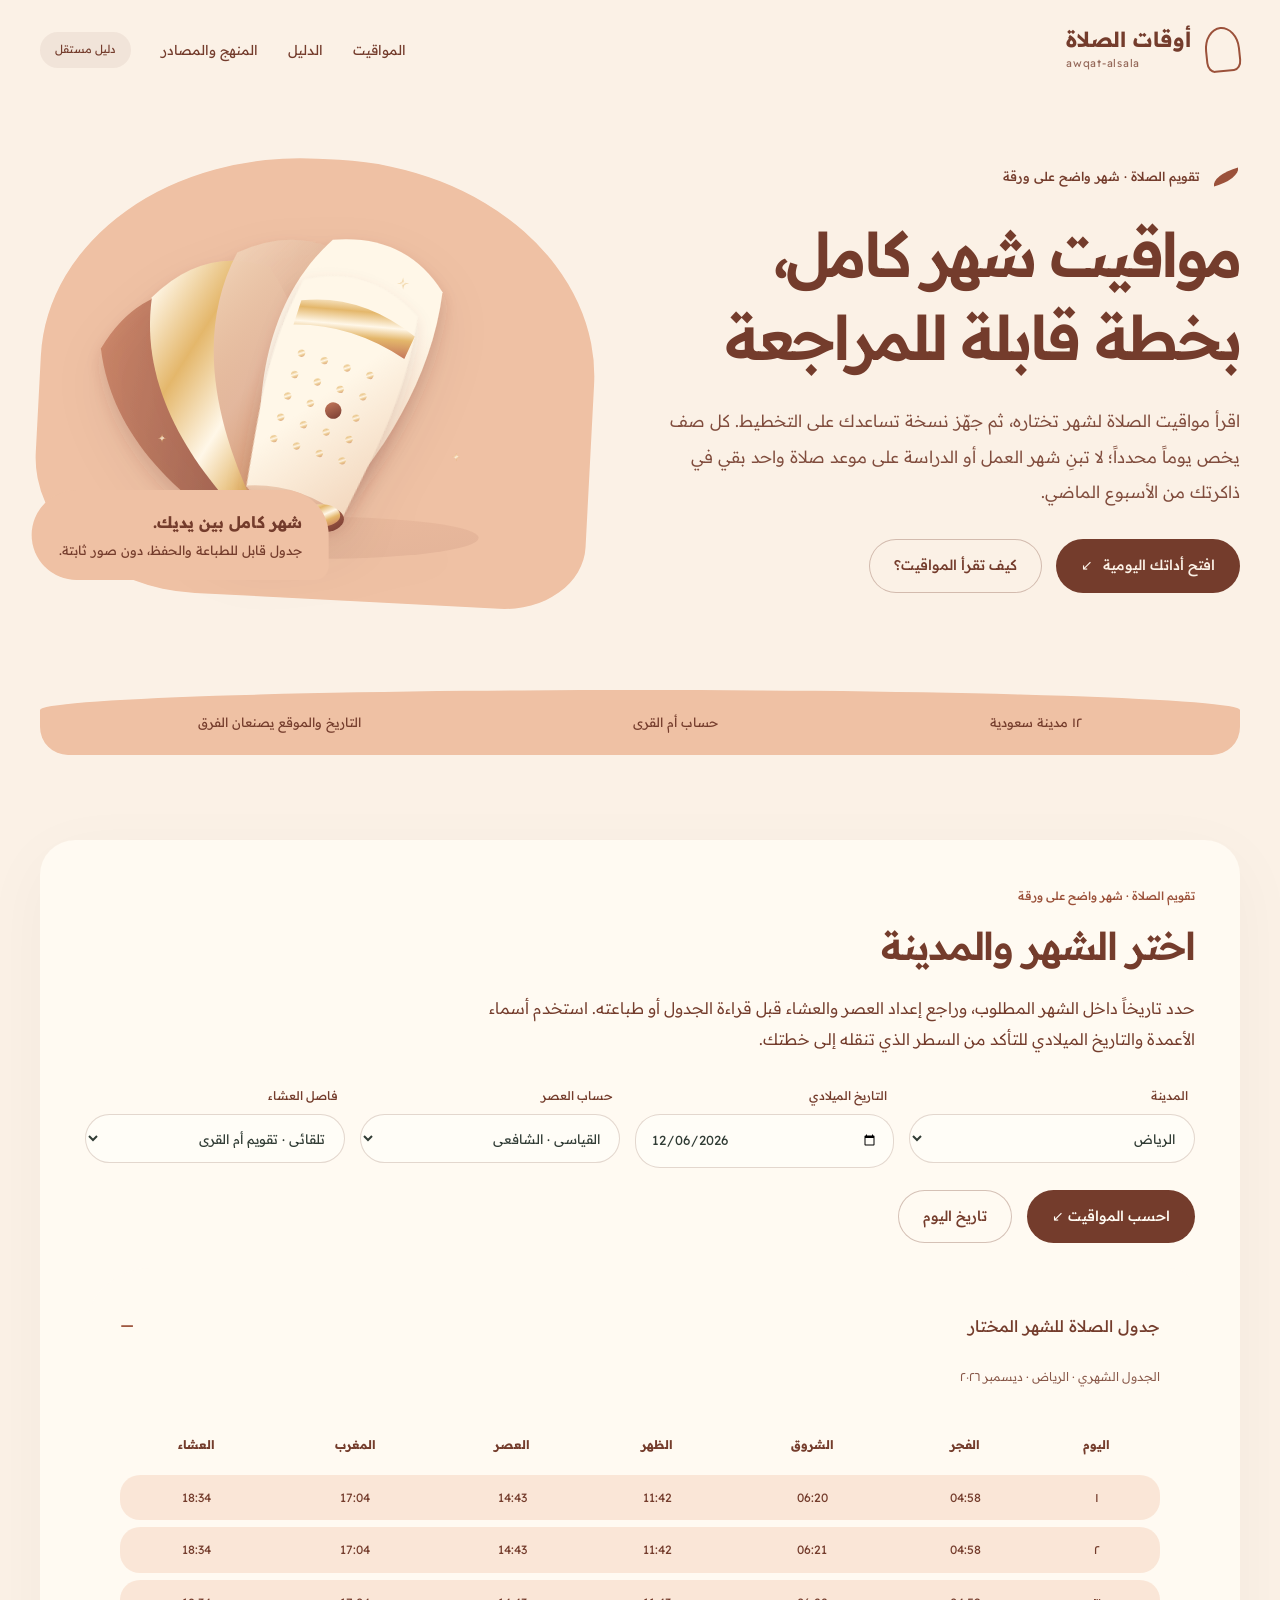
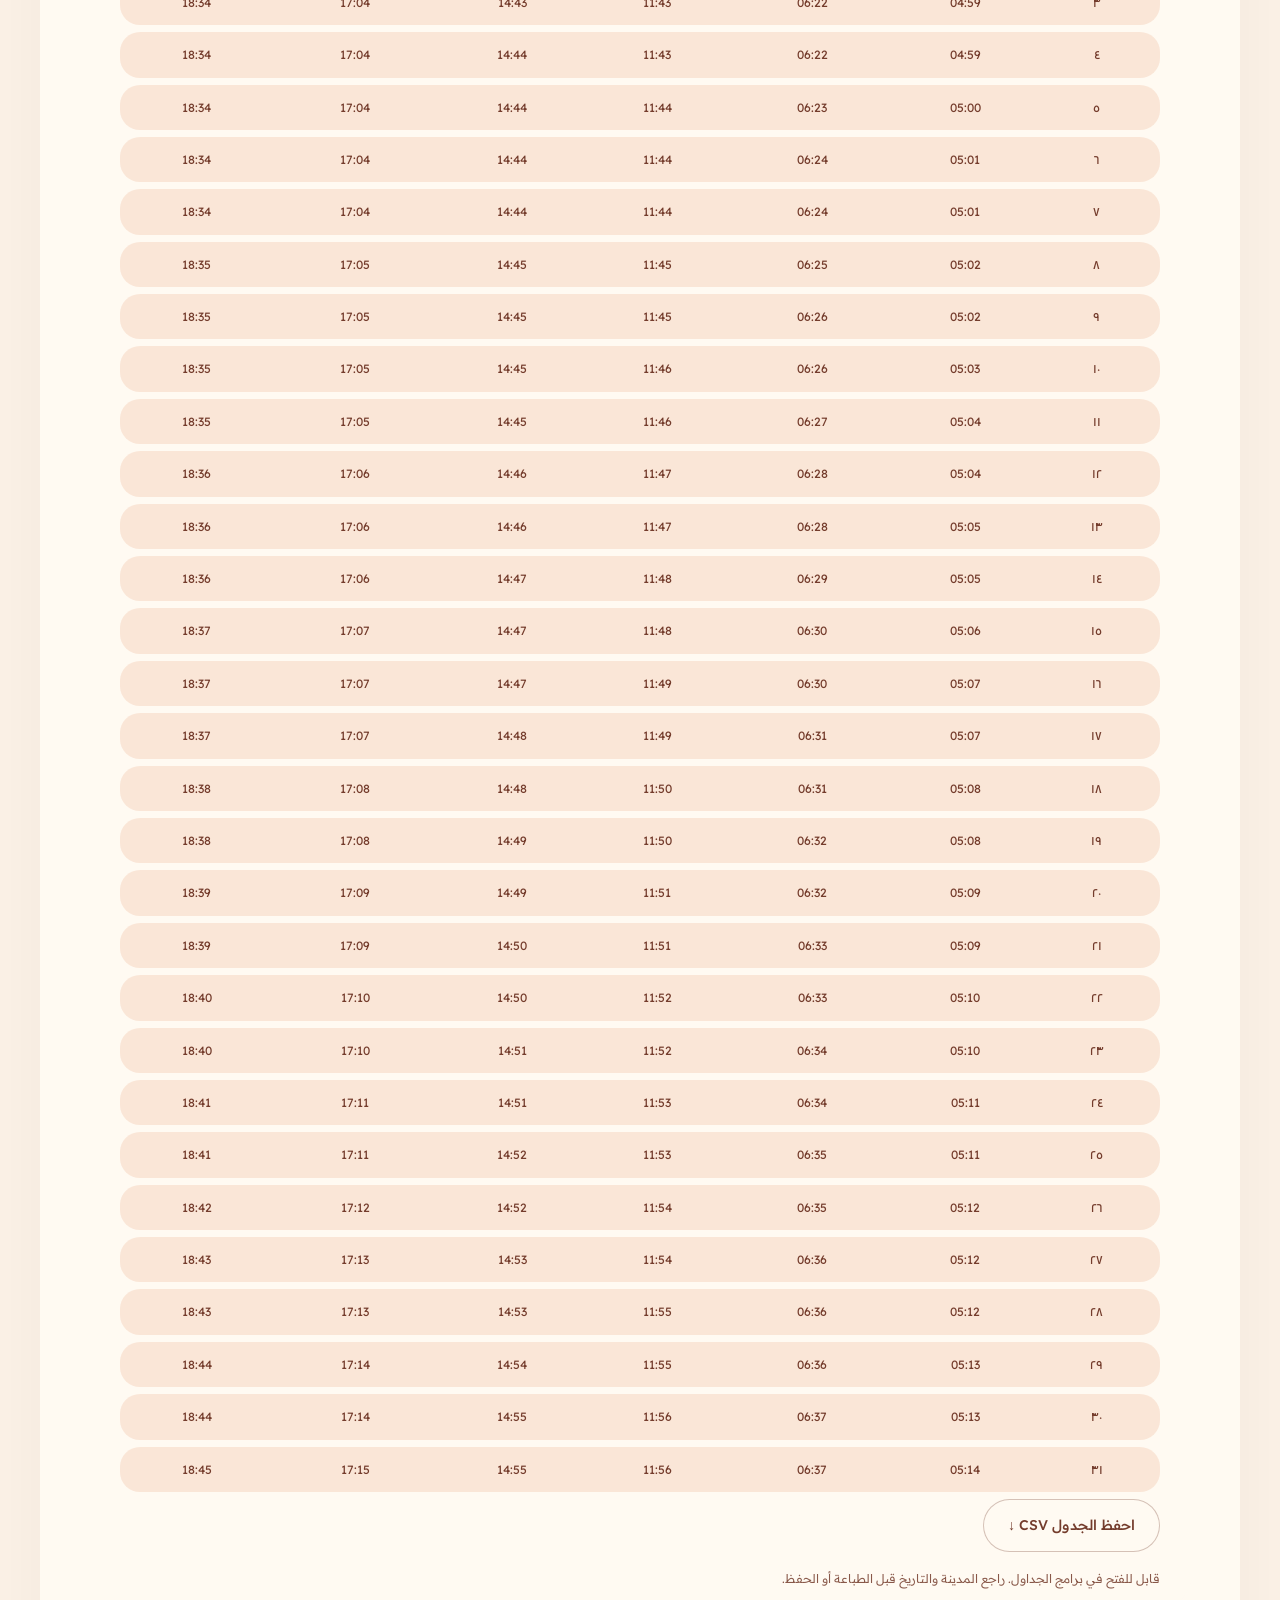
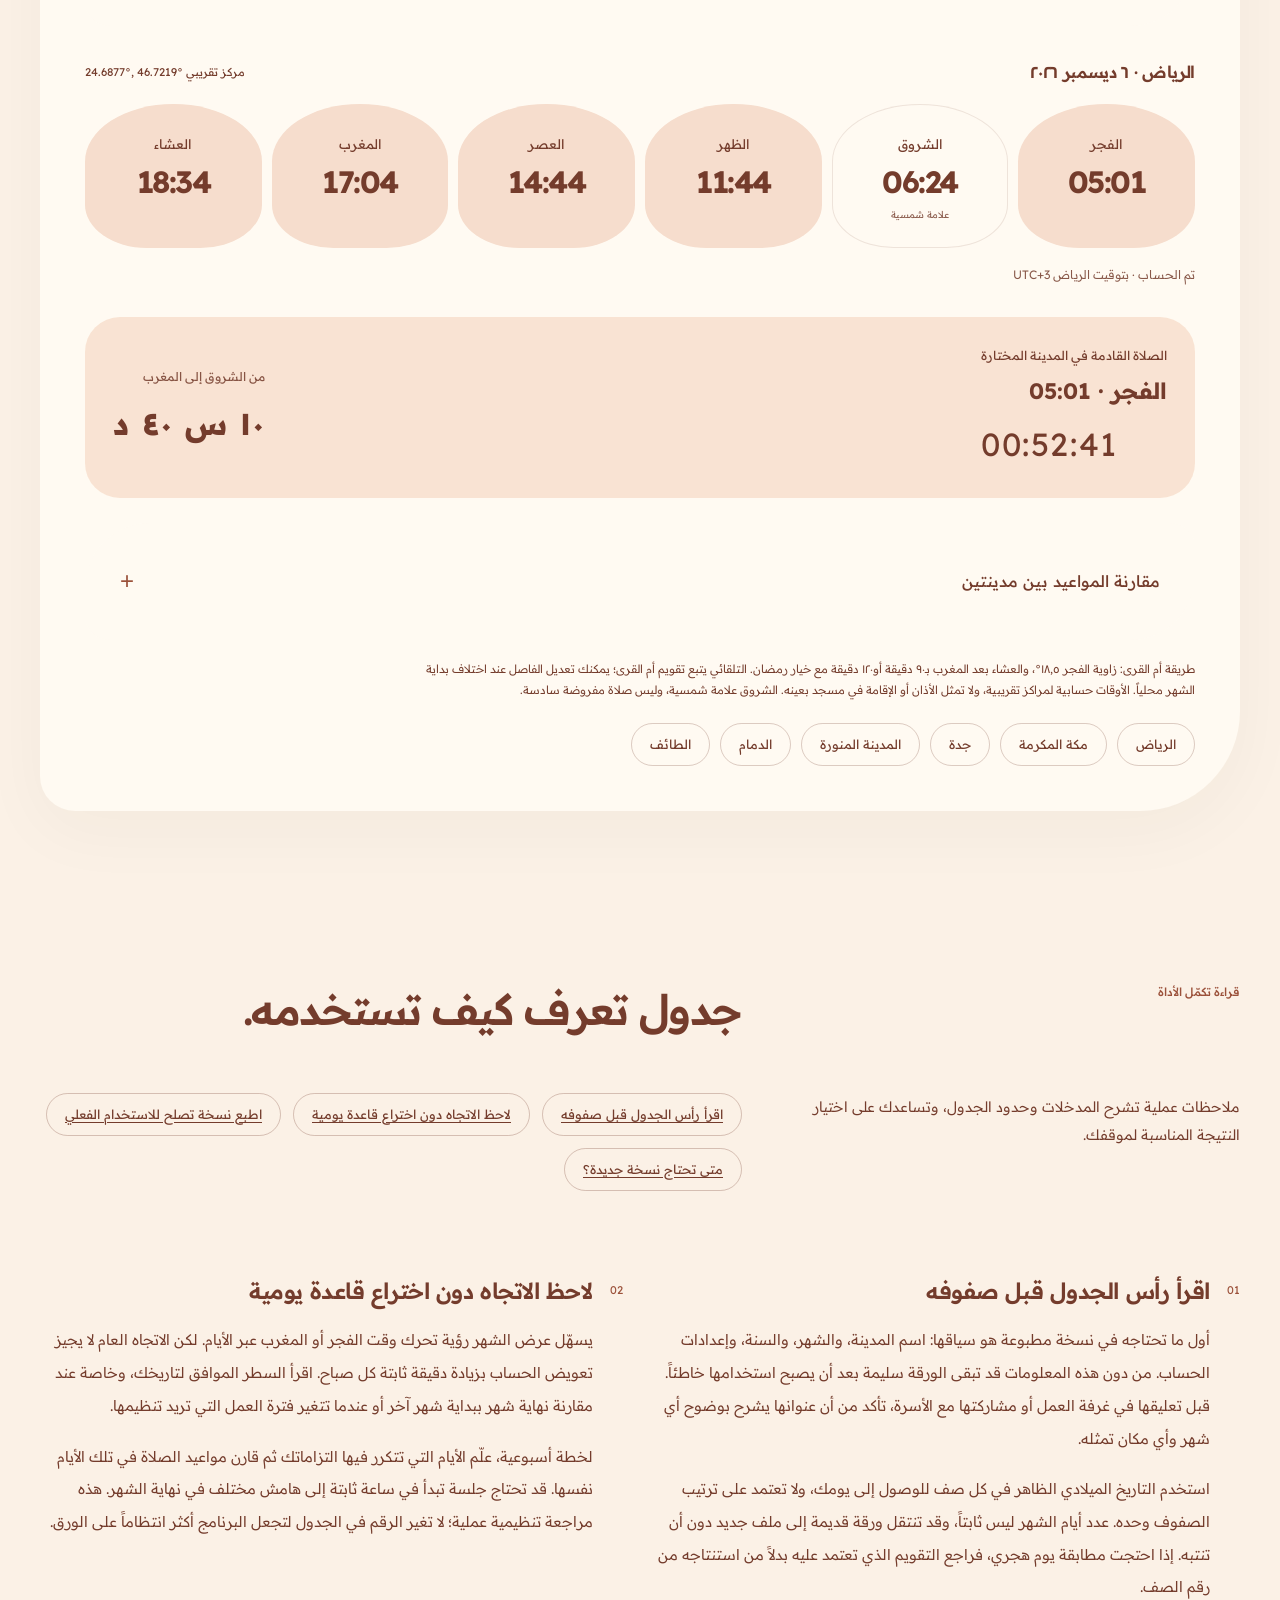
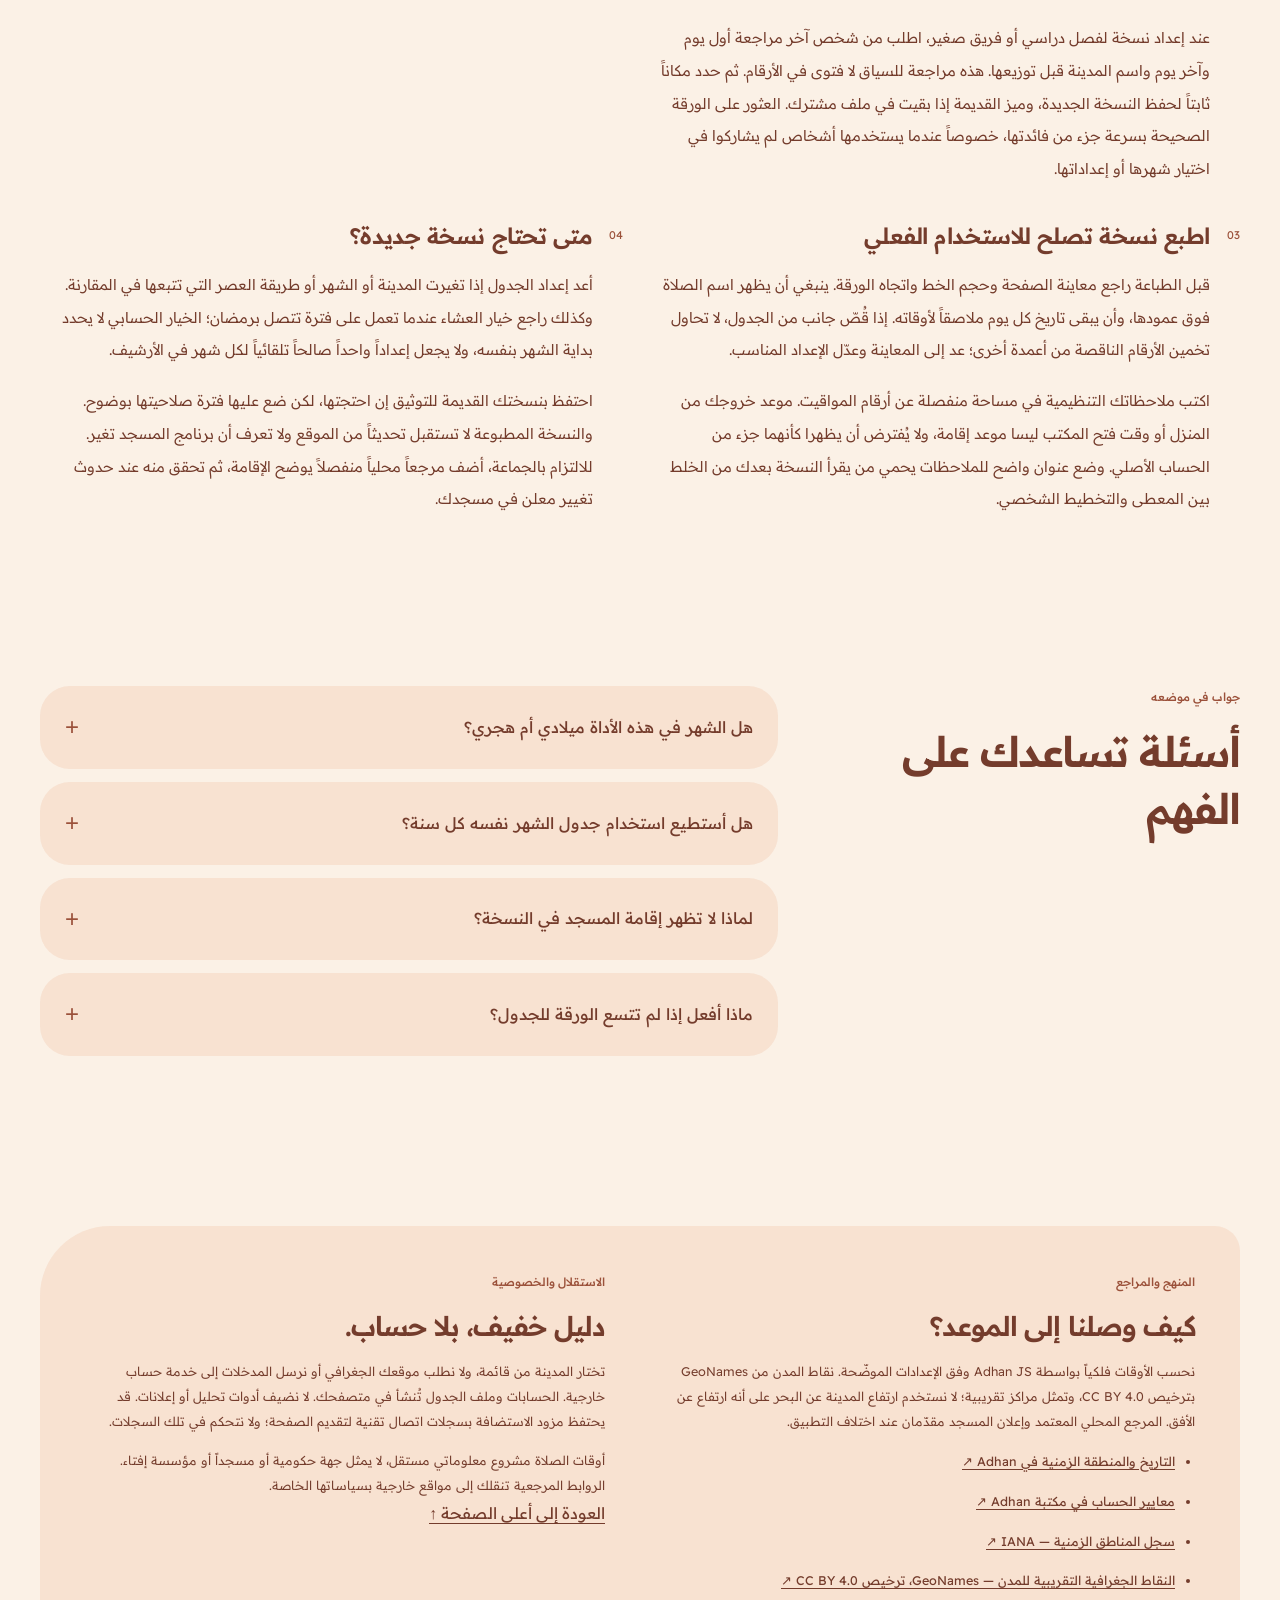
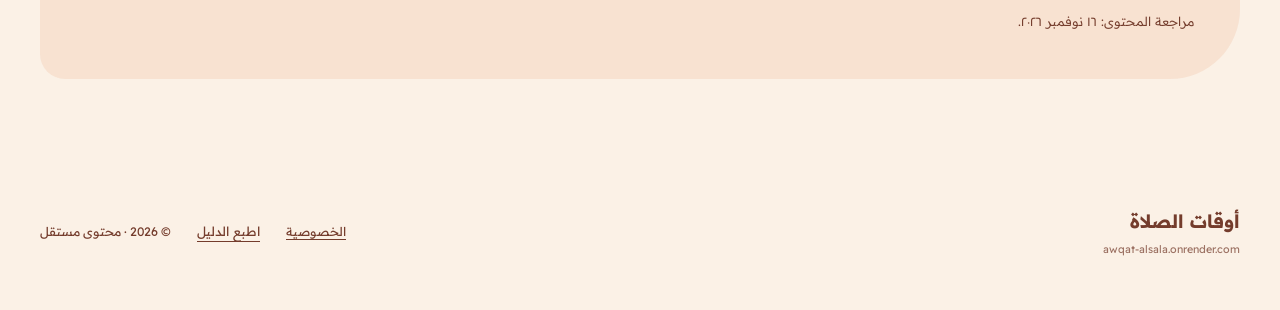
==== render-awqat/index.html @ e93d8fa0 "Publish reviewed original Arabic prayer guides and useful tools" ====
<!doctype html><html lang="ar" dir="rtl"><head><meta charset="utf-8"><meta name="viewport" content="width=device-width,initial-scale=1"><title>جدول الصلاة الشهري في السعودية: افهم الشهر قبل طباعته | awqat-alsala</title><meta name="description" content="اقرأ مواقيت الصلاة لشهر تختاره، ثم جهّز نسخة تساعدك على التخطيط. كل صف يخص يوماً محدداً؛ لا تبنِ شهر العمل أو الدراسة على موعد صلاة واحد بقي في ذاكرتك من الأسبوع الماضي."><meta name="robots" content="index,follow,max-image-preview:large"><link rel="canonical" href="https://awqat-alsala.onrender.com/"><meta name="theme-color" content="#fbf1e6"><meta property="og:type" content="website"><meta property="og:title" content="جدول الصلاة الشهري في السعودية: افهم الشهر قبل طباعته | awqat-alsala"><meta property="og:description" content="اقرأ مواقيت الصلاة لشهر تختاره، ثم جهّز نسخة تساعدك على التخطيط. كل صف يخص يوماً محدداً؛ لا تبنِ شهر العمل أو الدراسة على موعد صلاة واحد بقي في ذاكرتك من الأسبوع الماضي."><meta property="og:url" content="https://awqat-alsala.onrender.com/"><meta property="og:locale" content="ar_SA"><meta name="twitter:card" content="summary"><link rel="icon" href="./assets/icon.svg" type="image/svg+xml"><link rel="preload" href="./assets/readex-pro.ttf" as="font" type="font/ttf" crossorigin><link rel="stylesheet" href="./assets/style.css"><script type="application/ld+json">{"@context":"https://schema.org","@graph":[{"@type":"WebSite","@id":"https://awqat-alsala.onrender.com/#website","url":"https://awqat-alsala.onrender.com/","name":"أوقات الصلاة","inLanguage":"ar"},{"@type":"WebPage","@id":"https://awqat-alsala.onrender.com/#webpage","url":"https://awqat-alsala.onrender.com/","name":"جدول الصلاة الشهري في السعودية: افهم الشهر قبل طباعته | awqat-alsala","description":"اقرأ مواقيت الصلاة لشهر تختاره، ثم جهّز نسخة تساعدك على التخطيط. كل صف يخص يوماً محدداً؛ لا تبنِ شهر العمل أو الدراسة على موعد صلاة واحد بقي في ذاكرتك من الأسبوع الماضي.","inLanguage":"ar","dateModified":"2026-11-16","isPartOf":{"@id":"https://awqat-alsala.onrender.com/#website"},"hasPart":[{"@type":"CreativeWork","name":"اقرأ رأس الجدول قبل صفوفه","url":"https://awqat-alsala.onrender.com/#guide-0","inLanguage":"ar"},{"@type":"CreativeWork","name":"لاحظ الاتجاه دون اختراع قاعدة يومية","url":"https://awqat-alsala.onrender.com/#guide-1","inLanguage":"ar"},{"@type":"CreativeWork","name":"اطبع نسخة تصلح للاستخدام الفعلي","url":"https://awqat-alsala.onrender.com/#guide-2","inLanguage":"ar"},{"@type":"CreativeWork","name":"متى تحتاج نسخة جديدة؟","url":"https://awqat-alsala.onrender.com/#guide-3","inLanguage":"ar"}]}]}</script><script type="module" src="./assets/app.mjs"></script></head><body class="awqat design-3" data-focus="month-calendar"><a href="#main" class="skip">انتقل إلى المحتوى</a><header class="site-header wrap"><a class="brand" href="#main" aria-label="أوقات الصلاة، الرئيسية"><span class="brand-mark" aria-hidden="true"></span><span><strong>أوقات الصلاة</strong><small>awqat-alsala</small></span></a><nav class="site-nav" aria-label="التنقل الرئيسي"><a href="#tool">المواقيت</a><a href="#guide">الدليل</a><a class="nav-method" href="#sources">المنهج والمصادر</a><span class="nav-tip">دليل مستقل</span></nav></header><main id="main"><section class="hero wrap" aria-label="المواقيت والدليل" data-composition="calendar"><div class="hero-copy"><p class="eyebrow">تقويم الصلاة · شهر واضح على ورقة</p><h1>مواقيت شهر كامل، بخطة قابلة للمراجعة</h1><p class="hero-intro">اقرأ مواقيت الصلاة لشهر تختاره، ثم جهّز نسخة تساعدك على التخطيط. كل صف يخص يوماً محدداً؛ لا تبنِ شهر العمل أو الدراسة على موعد صلاة واحد بقي في ذاكرتك من الأسبوع الماضي.</p><div class="hero-actions"><a class="btn" href="#tool">افتح أداتك اليومية <span aria-hidden="true">↙</span></a><a class="btn btn-quiet" href="#guide">كيف تقرأ المواقيت؟</a></div></div><div class="hero-art"><img src="./assets/hero.svg" alt="" width="640" height="560" fetchpriority="high"><p class="art-label">المدينة · التاريخ · طريقة الحساب</p><aside class="hero-detail"><strong>شهر كامل بين يديك.</strong>جدول قابل للطباعة والحفظ، دون صور ثابتة.</aside></div></section><div class="top-ribbon wrap" aria-label="عن الدليل"><span>١٢ مدينة سعودية</span><span>حساب أم القرى</span><span>التاريخ والموقع يصنعان الفرق</span></div><section id="tool" class="section wrap"><div class="tool-panel"><div class="section-head"><span class="section-kicker">تقويم الصلاة · شهر واضح على ورقة</span><h2>اختر الشهر والمدينة</h2><p>حدد تاريخاً داخل الشهر المطلوب، وراجع إعداد العصر والعشاء قبل قراءة الجدول أو طباعته. استخدم أسماء الأعمدة والتاريخ الميلادي للتأكد من السطر الذي تنقله إلى خطتك.</p></div><form id="prayer-form"><div class="fields"><div class="field"><label for="city">المدينة</label><select name="city" id="city"><option value="riyadh" selected>الرياض</option><option value="makkah" >مكة المكرمة</option><option value="jeddah" >جدة</option><option value="madinah" >المدينة المنورة</option><option value="dammam" >الدمام</option><option value="taif" >الطائف</option><option value="tabuk" >تبوك</option><option value="buraydah" >بريدة</option><option value="abha" >أبها</option><option value="hail" >حائل</option><option value="najran" >نجران</option><option value="jazan" >جازان</option></select></div><div class="field"><label for="date">التاريخ الميلادي</label><input type="date" name="date" id="date" value="2026-11-16" min="2020-01-01" max="2035-12-31" required></div><div class="field"><label for="asr">حساب العصر</label><select name="asr" id="asr"><option value="shafi">القياسي · الشافعي</option><option value="hanafi">الحنفي</option></select></div><div class="field"><label for="ramadan">فاصل العشاء</label><select name="ramadan" id="ramadan"><option value="auto">تلقائي · تقويم أم القرى</option><option value="off">٩٠ دقيقة</option><option value="on">١٢٠ دقيقة · رمضان</option></select></div></div><div class="form-actions"><button type="submit" class="btn" disabled>احسب المواقيت ↙</button><button type="button" class="btn btn-quiet" id="today-button">تاريخ اليوم</button><p id="form-error" class="form-error" role="alert"></p></div></form><details class="calendar-details" open><summary>جدول الصلاة للشهر المختار</summary><p class="small-note" id="month-caption">الجدول الشهري · الرياض · نوفمبر ٢٠٢٦</p><div class="table-shell" tabindex="0" role="region" aria-label="جدول المواقيت الشهري، يمكن تمريره أفقياً"><table class="month-table"><thead><tr><th scope="col">اليوم</th><th scope="col">الفجر</th><th scope="col">الشروق</th><th scope="col">الظهر</th><th scope="col">العصر</th><th scope="col">المغرب</th><th scope="col">العشاء</th></tr></thead><tbody id="month-body"><tr><td>1</td><td><bdi>04:41</bdi></td><td><bdi>06:00</bdi></td><td><bdi>11:37</bdi></td><td><bdi>14:49</bdi></td><td><bdi>17:13</bdi></td><td><bdi>18:43</bdi></td></tr><tr><td>2</td><td><bdi>04:41</bdi></td><td><bdi>06:01</bdi></td><td><bdi>11:37</bdi></td><td><bdi>14:48</bdi></td><td><bdi>17:12</bdi></td><td><bdi>18:42</bdi></td></tr><tr><td>3</td><td><bdi>04:42</bdi></td><td><bdi>06:01</bdi></td><td><bdi>11:37</bdi></td><td><bdi>14:48</bdi></td><td><bdi>17:12</bdi></td><td><bdi>18:42</bdi></td></tr><tr><td>4</td><td><bdi>04:42</bdi></td><td><bdi>06:02</bdi></td><td><bdi>11:37</bdi></td><td><bdi>14:48</bdi></td><td><bdi>17:11</bdi></td><td><bdi>18:41</bdi></td></tr><tr><td>5</td><td><bdi>04:43</bdi></td><td><bdi>06:02</bdi></td><td><bdi>11:37</bdi></td><td><bdi>14:47</bdi></td><td><bdi>17:11</bdi></td><td><bdi>18:41</bdi></td></tr><tr><td>6</td><td><bdi>04:43</bdi></td><td><bdi>06:03</bdi></td><td><bdi>11:37</bdi></td><td><bdi>14:47</bdi></td><td><bdi>17:10</bdi></td><td><bdi>18:40</bdi></td></tr><tr><td>7</td><td><bdi>04:44</bdi></td><td><bdi>06:04</bdi></td><td><bdi>11:37</bdi></td><td><bdi>14:46</bdi></td><td><bdi>17:10</bdi></td><td><bdi>18:40</bdi></td></tr><tr><td>8</td><td><bdi>04:44</bdi></td><td><bdi>06:04</bdi></td><td><bdi>11:37</bdi></td><td><bdi>14:46</bdi></td><td><bdi>17:09</bdi></td><td><bdi>18:39</bdi></td></tr><tr><td>9</td><td><bdi>04:45</bdi></td><td><bdi>06:05</bdi></td><td><bdi>11:37</bdi></td><td><bdi>14:46</bdi></td><td><bdi>17:09</bdi></td><td><bdi>18:39</bdi></td></tr><tr><td>10</td><td><bdi>04:45</bdi></td><td><bdi>06:06</bdi></td><td><bdi>11:37</bdi></td><td><bdi>14:45</bdi></td><td><bdi>17:08</bdi></td><td><bdi>18:38</bdi></td></tr><tr><td>11</td><td><bdi>04:46</bdi></td><td><bdi>06:06</bdi></td><td><bdi>11:37</bdi></td><td><bdi>14:45</bdi></td><td><bdi>17:08</bdi></td><td><bdi>18:38</bdi></td></tr><tr><td>12</td><td><bdi>04:46</bdi></td><td><bdi>06:07</bdi></td><td><bdi>11:37</bdi></td><td><bdi>14:45</bdi></td><td><bdi>17:07</bdi></td><td><bdi>18:37</bdi></td></tr><tr><td>13</td><td><bdi>04:47</bdi></td><td><bdi>06:08</bdi></td><td><bdi>11:37</bdi></td><td><bdi>14:45</bdi></td><td><bdi>17:07</bdi></td><td><bdi>18:37</bdi></td></tr><tr><td>14</td><td><bdi>04:47</bdi></td><td><bdi>06:08</bdi></td><td><bdi>11:38</bdi></td><td><bdi>14:44</bdi></td><td><bdi>17:06</bdi></td><td><bdi>18:36</bdi></td></tr><tr><td>15</td><td><bdi>04:48</bdi></td><td><bdi>06:09</bdi></td><td><bdi>11:38</bdi></td><td><bdi>14:44</bdi></td><td><bdi>17:06</bdi></td><td><bdi>18:36</bdi></td></tr><tr><td>16</td><td><bdi>04:49</bdi></td><td><bdi>06:10</bdi></td><td><bdi>11:38</bdi></td><td><bdi>14:44</bdi></td><td><bdi>17:06</bdi></td><td><bdi>18:36</bdi></td></tr><tr><td>17</td><td><bdi>04:49</bdi></td><td><bdi>06:10</bdi></td><td><bdi>11:38</bdi></td><td><bdi>14:44</bdi></td><td><bdi>17:05</bdi></td><td><bdi>18:35</bdi></td></tr><tr><td>18</td><td><bdi>04:50</bdi></td><td><bdi>06:11</bdi></td><td><bdi>11:38</bdi></td><td><bdi>14:44</bdi></td><td><bdi>17:05</bdi></td><td><bdi>18:35</bdi></td></tr><tr><td>19</td><td><bdi>04:50</bdi></td><td><bdi>06:12</bdi></td><td><bdi>11:38</bdi></td><td><bdi>14:43</bdi></td><td><bdi>17:05</bdi></td><td><bdi>18:35</bdi></td></tr><tr><td>20</td><td><bdi>04:51</bdi></td><td><bdi>06:13</bdi></td><td><bdi>11:39</bdi></td><td><bdi>14:43</bdi></td><td><bdi>17:05</bdi></td><td><bdi>18:35</bdi></td></tr><tr><td>21</td><td><bdi>04:52</bdi></td><td><bdi>06:13</bdi></td><td><bdi>11:39</bdi></td><td><bdi>14:43</bdi></td><td><bdi>17:04</bdi></td><td><bdi>18:34</bdi></td></tr><tr><td>22</td><td><bdi>04:52</bdi></td><td><bdi>06:14</bdi></td><td><bdi>11:39</bdi></td><td><bdi>14:43</bdi></td><td><bdi>17:04</bdi></td><td><bdi>18:34</bdi></td></tr><tr><td>23</td><td><bdi>04:53</bdi></td><td><bdi>06:15</bdi></td><td><bdi>11:39</bdi></td><td><bdi>14:43</bdi></td><td><bdi>17:04</bdi></td><td><bdi>18:34</bdi></td></tr><tr><td>24</td><td><bdi>04:53</bdi></td><td><bdi>06:15</bdi></td><td><bdi>11:40</bdi></td><td><bdi>14:43</bdi></td><td><bdi>17:04</bdi></td><td><bdi>18:34</bdi></td></tr><tr><td>25</td><td><bdi>04:54</bdi></td><td><bdi>06:16</bdi></td><td><bdi>11:40</bdi></td><td><bdi>14:43</bdi></td><td><bdi>17:04</bdi></td><td><bdi>18:34</bdi></td></tr><tr><td>26</td><td><bdi>04:55</bdi></td><td><bdi>06:17</bdi></td><td><bdi>11:40</bdi></td><td><bdi>14:43</bdi></td><td><bdi>17:04</bdi></td><td><bdi>18:34</bdi></td></tr><tr><td>27</td><td><bdi>04:55</bdi></td><td><bdi>06:18</bdi></td><td><bdi>11:41</bdi></td><td><bdi>14:43</bdi></td><td><bdi>17:04</bdi></td><td><bdi>18:34</bdi></td></tr><tr><td>28</td><td><bdi>04:56</bdi></td><td><bdi>06:18</bdi></td><td><bdi>11:41</bdi></td><td><bdi>14:43</bdi></td><td><bdi>17:04</bdi></td><td><bdi>18:34</bdi></td></tr><tr><td>29</td><td><bdi>04:56</bdi></td><td><bdi>06:19</bdi></td><td><bdi>11:41</bdi></td><td><bdi>14:43</bdi></td><td><bdi>17:04</bdi></td><td><bdi>18:34</bdi></td></tr><tr><td>30</td><td><bdi>04:57</bdi></td><td><bdi>06:20</bdi></td><td><bdi>11:42</bdi></td><td><bdi>14:43</bdi></td><td><bdi>17:04</bdi></td><td><bdi>18:34</bdi></td></tr></tbody></table></div><button class="btn btn-quiet" id="download-calendar" type="button">احفظ الجدول CSV ↓</button><p class="small-note">قابل للفتح في برامج الجداول. راجع المدينة والتاريخ قبل الطباعة أو الحفظ.</p></details><div class="schedule-heading"><h3 id="schedule-title">الرياض · ١٦ نوفمبر ٢٠٢٦</h3><span class="coordinate-note">مركز تقريبي <bdi id="coordinates">24.6877°, 46.7219°</bdi></span></div><div class="times-row"><div class="time-pill "><span>الفجر</span><strong data-prayer="fajr">04:49</strong></div><div class="time-pill sunrise"><span>الشروق</span><strong data-prayer="sunrise">06:10</strong><small>علامة شمسية</small></div><div class="time-pill "><span>الظهر</span><strong data-prayer="dhuhr">11:38</strong></div><div class="time-pill "><span>العصر</span><strong data-prayer="asr">14:44</strong></div><div class="time-pill "><span>المغرب</span><strong data-prayer="maghrib">17:06</strong></div><div class="time-pill "><span>العشاء</span><strong data-prayer="isha">18:36</strong></div></div><p class="form-status" id="result-status" role="status">جدول محسوب للتاريخ المعروض · بتوقيت الرياض UTC+3</p><div class="result-extras"><div class="next-widget "><span>الصلاة القادمة في المدينة المختارة</span><strong id="next-prayer">العصر · 14:44</strong><bdi class="countdown" id="next-countdown">اختر اليوم للعدّ التنازلي</bdi></div><div><span class="small-note">من الشروق إلى المغرب</span><strong class="countdown" id="daylight-result">10 س 56 د</strong></div></div><details class="calendar-details"><summary>مقارنة المواعيد بين مدينتين</summary><div class="compare-panel"><div><span class="section-kicker">مدينتان، تاريخ واحد</span><h3>قارن المواعيد قبل أن تخطط</h3><p class="small-note">الفرق يوضح وقت المدينة الثانية مقارنة بالأولى، ولا يمثل مدة طريق.</p><div class="field" style="margin-top:18px"><label for="compare-city">المدينة الثانية</label><select id="compare-city"><option value="riyadh" >الرياض</option><option value="makkah" >مكة المكرمة</option><option value="jeddah" selected>جدة</option><option value="madinah" >المدينة المنورة</option><option value="dammam" >الدمام</option><option value="taif" >الطائف</option><option value="tabuk" >تبوك</option><option value="buraydah" >بريدة</option><option value="abha" >أبها</option><option value="hail" >حائل</option><option value="najran" >نجران</option><option value="jazan" >جازان</option></select></div></div><div><p class="small-note" id="comparison-label">الرياض ← جدة · ١٦ نوفمبر ٢٠٢٦</p><div class="comparison-rows"><div class="comparison-row" data-comparison="fajr"><span>الفجر</span><bdi data-city-a>04:49</bdi><bdi data-city-b>05:16</bdi><small data-difference>27 د لاحقاً</small></div><div class="comparison-row" data-comparison="dhuhr"><span>الظهر</span><bdi data-city-a>11:38</bdi><bdi data-city-b>12:08</bdi><small data-difference>30 د لاحقاً</small></div><div class="comparison-row" data-comparison="asr"><span>العصر</span><bdi data-city-a>14:44</bdi><bdi data-city-b>15:18</bdi><small data-difference>34 د لاحقاً</small></div><div class="comparison-row" data-comparison="maghrib"><span>المغرب</span><bdi data-city-a>17:06</bdi><bdi data-city-b>17:41</bdi><small data-difference>35 د لاحقاً</small></div><div class="comparison-row" data-comparison="isha"><span>العشاء</span><bdi data-city-a>18:36</bdi><bdi data-city-b>19:11</bdi><small data-difference>35 د لاحقاً</small></div></div></div></div></details><p class="tool-footnote">طريقة أم القرى: زاوية الفجر ١٨٫٥°، والعشاء بعد المغرب بـ٩٠ دقيقة أو١٢٠ دقيقة مع خيار رمضان. التلقائي يتبع تقويم أم القرى؛ يمكنك تعديل الفاصل عند اختلاف بداية الشهر محلياً. الأوقات حسابية لمراكز تقريبية، ولا تمثل الأذان أو الإقامة في مسجد بعينه. الشروق علامة شمسية، وليس صلاة مفروضة سادسة.</p><div class="city-pills" aria-label="اختيار سريع للمدينة"><button type="button" class="chip" data-city-pick="riyadh">الرياض</button><button type="button" class="chip" data-city-pick="makkah">مكة المكرمة</button><button type="button" class="chip" data-city-pick="jeddah">جدة</button><button type="button" class="chip" data-city-pick="madinah">المدينة المنورة</button><button type="button" class="chip" data-city-pick="dammam">الدمام</button><button type="button" class="chip" data-city-pick="taif">الطائف</button></div><noscript><p>الجدول أعلاه محسوب ليوم ١٦ نوفمبر ٢٠٢٦. لاختيار يوم أو مدينة أخرى، فعّل JavaScript. الدليل والمصادر متاحان دون تشغيله.</p></noscript></div></section><section id="guide" class="section wrap"><div class="guide-layout"><div class="guide-title"><span class="section-kicker">قراءة تكمّل الأداة</span><h2>جدول تعرف كيف تستخدمه.</h2><p>ملاحظات عملية تشرح المدخلات وحدود الجدول، وتساعدك على اختيار النتيجة المناسبة لموقفك.</p><div class="reading-strip"><a class="chip" href="#guide-0">اقرأ رأس الجدول قبل صفوفه</a><a class="chip" href="#guide-1">لاحظ الاتجاه دون اختراع قاعدة يومية</a><a class="chip" href="#guide-2">اطبع نسخة تصلح للاستخدام الفعلي</a><a class="chip" href="#guide-3">متى تحتاج نسخة جديدة؟</a></div></div><div class="guide-list"><article class="guide-article" id="guide-0"><span class="article-number" aria-hidden="true">01</span><h3>اقرأ رأس الجدول قبل صفوفه</h3><p>أول ما تحتاجه في نسخة مطبوعة هو سياقها: اسم المدينة، والشهر، والسنة، وإعدادات الحساب. من دون هذه المعلومات قد تبقى الورقة سليمة بعد أن يصبح استخدامها خاطئاً. قبل تعليقها في غرفة العمل أو مشاركتها مع الأسرة، تأكد من أن عنوانها يشرح بوضوح أي شهر وأي مكان تمثله.</p><p>استخدم التاريخ الميلادي الظاهر في كل صف للوصول إلى يومك، ولا تعتمد على ترتيب الصفوف وحده. عدد أيام الشهر ليس ثابتاً، وقد تنتقل ورقة قديمة إلى ملف جديد دون أن تنتبه. إذا احتجت مطابقة يوم هجري، فراجع التقويم الذي تعتمد عليه بدلاً من استنتاجه من رقم الصف.</p><p>عند إعداد نسخة لفصل دراسي أو فريق صغير، اطلب من شخص آخر مراجعة أول يوم وآخر يوم واسم المدينة قبل توزيعها. هذه مراجعة للسياق لا فتوى في الأرقام. ثم حدد مكاناً ثابتاً لحفظ النسخة الجديدة، وميز القديمة إذا بقيت في ملف مشترك. العثور على الورقة الصحيحة بسرعة جزء من فائدتها، خصوصاً عندما يستخدمها أشخاص لم يشاركوا في اختيار شهرها أو إعداداتها.</p></article><article class="guide-article" id="guide-1"><span class="article-number" aria-hidden="true">02</span><h3>لاحظ الاتجاه دون اختراع قاعدة يومية</h3><p>يسهّل عرض الشهر رؤية تحرك وقت الفجر أو المغرب عبر الأيام. لكن الاتجاه العام لا يجيز تعويض الحساب بزيادة دقيقة ثابتة كل صباح. اقرأ السطر الموافق لتاريخك، وخاصة عند مقارنة نهاية شهر ببداية شهر آخر أو عندما تتغير فترة العمل التي تريد تنظيمها.</p><p>لخطة أسبوعية، علّم الأيام التي تتكرر فيها التزاماتك ثم قارن مواعيد الصلاة في تلك الأيام نفسها. قد تحتاج جلسة تبدأ في ساعة ثابتة إلى هامش مختلف في نهاية الشهر. هذه مراجعة تنظيمية عملية؛ لا تغير الرقم في الجدول لتجعل البرنامج أكثر انتظاماً على الورق.</p></article><article class="guide-article" id="guide-2"><span class="article-number" aria-hidden="true">03</span><h3>اطبع نسخة تصلح للاستخدام الفعلي</h3><p>قبل الطباعة راجع معاينة الصفحة وحجم الخط واتجاه الورقة. ينبغي أن يظهر اسم الصلاة فوق عمودها، وأن يبقى تاريخ كل يوم ملاصقاً لأوقاته. إذا قُصّ جانب من الجدول، لا تحاول تخمين الأرقام الناقصة من أعمدة أخرى؛ عد إلى المعاينة وعدّل الإعداد المناسب.</p><p>اكتب ملاحظاتك التنظيمية في مساحة منفصلة عن أرقام المواقيت. موعد خروجك من المنزل أو وقت فتح المكتب ليسا موعد إقامة، ولا يُفترض أن يظهرا كأنهما جزء من الحساب الأصلي. وضع عنوان واضح للملاحظات يحمي من يقرأ النسخة بعدك من الخلط بين المعطى والتخطيط الشخصي.</p></article><article class="guide-article" id="guide-3"><span class="article-number" aria-hidden="true">04</span><h3>متى تحتاج نسخة جديدة؟</h3><p>أعد إعداد الجدول إذا تغيرت المدينة أو الشهر أو طريقة العصر التي تتبعها في المقارنة. وكذلك راجع خيار العشاء عندما تعمل على فترة تتصل برمضان؛ الخيار الحسابي لا يحدد بداية الشهر بنفسه، ولا يجعل إعداداً واحداً صالحاً تلقائياً لكل شهر في الأرشيف.</p><p>احتفظ بنسختك القديمة للتوثيق إن احتجتها، لكن ضع عليها فترة صلاحيتها بوضوح. والنسخة المطبوعة لا تستقبل تحديثاً من الموقع ولا تعرف أن برنامج المسجد تغير. للالتزام بالجماعة، أضف مرجعاً محلياً منفصلاً يوضح الإقامة، ثم تحقق منه عند حدوث تغيير معلن في مسجدك.</p></article></div></div></section><section id="faq" class="section wrap"><div class="faq-layout"><div><span class="section-kicker">جواب في موضعه</span><h2>أسئلة تساعدك على الفهم</h2></div><div class="faq-list"><details><summary>هل الشهر في هذه الأداة ميلادي أم هجري؟</summary><p>مدخل التاريخ والجدول هنا ميلاديان. إذا كنت تخطط لمناسبة هجرية، طابق يومها مع التقويم أو الإعلان المعتمد لديك قبل اختيار التاريخ والاحتفاظ بالنسخة.</p></details><details><summary>هل أستطيع استخدام جدول الشهر نفسه كل سنة؟</summary><p>اختر السنة المطلوبة عند إعداد الجدول، ولا تعتبر اسم الشهر وحده سياقاً كافياً. النسخة التي تستخدمها يجب أن تحمل السنة والمدينة والإعدادات التي أُنتجت بها.</p></details><details><summary>لماذا لا تظهر إقامة المسجد في النسخة؟</summary><p>لأن الجدول يحسب مواعيد الصلاة المرجعية، وليس برنامج مسجد محدد. إذا أضفت إقامة معلنة، ميزها كمعلومة محلية مستقلة مع تاريخ مراجعتها.</p></details><details><summary>ماذا أفعل إذا لم تتسع الورقة للجدول؟</summary><p>راجع معاينة الطباعة وغيّر اتجاه الورقة أو مقياسها بما يحفظ وضوح العناوين والأرقام. لا تعتمد على نسخة قُطع منها عمود أو فُصل فيها اليوم عن أوقاته.</p></details></div></div></section><section id="sources" class="section wrap"><div class="sources-layout"><div><span class="section-kicker">المنهج والمراجع</span><h2>كيف وصلنا إلى الموعد؟</h2><p>نحسب الأوقات فلكياً بواسطة Adhan JS وفق الإعدادات الموضّحة. نقاط المدن من GeoNames بترخيص CC BY 4.0، وتمثل مراكز تقريبية؛ لا نستخدم ارتفاع المدينة عن البحر على أنه ارتفاع عن الأفق. المرجع المحلي المعتمد وإعلان المسجد مقدّمان عند اختلاف التطبيق.</p><ul><li><a href="https://github.com/batoulapps/adhan-js/blob/develop/README.md" target="_blank" rel="noopener noreferrer">التاريخ والمنطقة الزمنية في Adhan ↗</a></li><li><a href="https://github.com/batoulapps/adhan-js/blob/develop/METHODS.md" target="_blank" rel="noopener noreferrer">معايير الحساب في مكتبة Adhan ↗</a></li><li><a href="https://data.iana.org/time-zones/tzdb/asia" target="_blank" rel="noopener noreferrer">سجل المناطق الزمنية — IANA ↗</a></li><li><a href="https://www.geonames.org/" target="_blank" rel="noopener noreferrer">النقاط الجغرافية التقريبية للمدن — GeoNames، ترخيص CC BY 4.0 ↗</a></li></ul><p>مراجعة المحتوى: ١٦ نوفمبر ٢٠٢٦.</p></div><div id="privacy"><span class="section-kicker">الاستقلال والخصوصية</span><h2>دليل خفيف، بلا حساب.</h2><p>تختار المدينة من قائمة، ولا نطلب موقعك الجغرافي أو نرسل المدخلات إلى خدمة حساب خارجية. الحسابات وملف الجدول تُنشأ في متصفحك. لا نضيف أدوات تحليل أو إعلانات. قد يحتفظ مزود الاستضافة بسجلات اتصال تقنية لتقديم الصفحة؛ ولا نتحكم في تلك السجلات.</p><p>أوقات الصلاة مشروع معلوماتي مستقل، لا يمثل جهة حكومية أو مسجداً أو مؤسسة إفتاء. الروابط المرجعية تنقلك إلى مواقع خارجية بسياساتها الخاصة.</p><a href="#main">العودة إلى أعلى الصفحة ↑</a></div></div></section></main><footer class="site-footer wrap"><div><strong>أوقات الصلاة</strong><small>awqat-alsala.onrender.com</small></div><div class="footer-actions"><a href="#privacy">الخصوصية</a><button type="button" class="text-button" id="print-page">اطبع الدليل</button><span>© 2026 · محتوى مستقل</span></div></footer></body></html>
---- render-awqat/assets/style.css ----
@font-face{font-family:Readex;src:url('./readex-pro.ttf') format('truetype');font-display:swap;font-weight:100 900}
:root{--bg:#fbf1e6;--ink:#743c2c;--soft:#efc1a4;--accent:#9b513a;--panel:#fffaf2;--panel-ink:#743c2c;--quote-size:1.5rem;color-scheme:light}
*{box-sizing:border-box}html{scroll-behavior:smooth;scroll-padding-top:35px}body{margin:0;background:var(--bg);color:var(--ink);font-family:Readex,Tahoma,sans-serif;line-height:1.95;overflow-x:clip}button,input,select{font:inherit}button,a,input,select,summary{-webkit-tap-highlight-color:transparent}a{color:inherit;text-underline-offset:.25em}a:hover{text-decoration-thickness:2px}button{cursor:pointer}button:disabled{cursor:not-allowed;opacity:.65}button:focus-visible,a:focus-visible,summary:focus-visible,input:focus-visible,select:focus-visible{outline:3px solid var(--accent);outline-offset:5px}img,svg{max-width:100%}img{display:block}h1,h2,h3,p{margin:0}h1,h2,h3{line-height:1.35;font-weight:600}h1{font-size:clamp(2.8rem,4.8vw,4.7rem);letter-spacing:-.055em;max-width:820px}h2{font-size:clamp(1.9rem,3.3vw,3.1rem);letter-spacing:-.035em}h3{font-size:1.3rem;letter-spacing:-.02em}p{font-weight:350}button,input,select{max-width:100%}[hidden]{display:none!important}.wrap{width:min(1240px,calc(100% - 80px));margin-inline:auto}.skip{position:absolute;inset-block-start:-100px;inset-inline-start:20px;padding:10px 20px;background:var(--panel);color:var(--panel-ink);z-index:10}.skip:focus{inset-block-start:10px}.site-header{min-height:100px;display:flex;align-items:center;justify-content:space-between;gap:24px;position:relative;z-index:2}.brand{text-decoration:none;display:flex;align-items:center;gap:14px}.brand-mark{width:35px;height:45px;position:relative;border:2px solid var(--accent);border-radius:60% 60% 28% 28%;transform:rotate(-6deg)}.sala .brand-mark{width:42px;height:34px;border-radius:10% 70% 10% 70%;transform:rotate(12deg)}.brand strong{display:block;font-size:1.3rem;line-height:1.35}.brand small{font-size:.68rem;display:block;direction:ltr;letter-spacing:.07em;opacity:.75}.site-nav{display:flex;gap:30px;align-items:center;font-size:.85rem}.site-nav a{text-decoration:none}.nav-tip{font-size:.7rem;padding:7px 15px;border-radius:30px;background:color-mix(in srgb,var(--ink),transparent 93%)}.eyebrow{display:flex;align-items:center;gap:12px;font-size:.78rem;font-weight:500;margin-bottom:23px}.eyebrow:before{content:'';width:28px;height:12px;background:var(--accent);border-radius:100% 0 100% 0;transform:rotate(-15deg)}.hero{position:relative;display:grid;grid-template-columns:1.05fr 1fr;align-items:center;gap:30px;min-height:650px;padding-block:36px 68px}.hero-copy{position:relative;z-index:1}.hero-intro{font-size:1.05rem;max-width:600px;margin-top:25px;line-height:2.1;opacity:.9}.hero-actions{display:flex;gap:14px;align-items:center;flex-wrap:wrap;margin-top:30px}.btn{display:inline-flex;justify-content:center;align-items:center;gap:10px;text-decoration:none;border:0;border-radius:50px;padding:13px 25px;min-height:48px;font-weight:500;font-size:.88rem;background:var(--ink);color:var(--bg)}.btn-quiet{background:transparent;box-shadow:inset 0 0 0 1px color-mix(in srgb,var(--ink),transparent 70%);color:var(--ink)}.hero-art{position:relative;min-width:0}.hero-art img{width:100%;height:500px;object-fit:contain;filter:drop-shadow(0 22px 26px rgba(35,30,23,.07))}.art-label{font-size:.7rem;display:flex;align-items:center;justify-content:center;gap:15px;opacity:.8}.art-label:before,.art-label:after{content:'';width:20px;height:5px;background:var(--soft);border-radius:100%}.hero-detail{max-width:340px;position:absolute;bottom:12px;inset-inline-end:0;font-size:.8rem;padding:17px 27px;background:var(--soft);color:var(--panel-ink);border-radius:45px 45px 14px 45px;transform:rotate(-3deg)}.hero-detail strong{display:block;font-size:1rem}.top-ribbon{padding:20px 32px;border-radius:50% 50% 28px 28px/20px 20px 28px 28px;background:var(--soft);color:var(--panel-ink);display:flex;justify-content:space-around;gap:20px;flex-wrap:wrap;font-size:.8rem}.section{padding-block:85px}.section-head{margin-bottom:37px;max-width:850px}.section-head p{max-width:740px;margin-top:20px}.section-kicker{font-size:.72rem;font-weight:500;color:var(--accent);display:block;margin-bottom:14px}.tool-panel{background:var(--panel);color:var(--panel-ink);border-radius:70px 28px 80px 28px;padding:45px;position:relative;box-shadow:0 18px 70px rgba(60,40,25,.04)}.tool-panel h2{font-size:clamp(1.9rem,3vw,2.7rem)}.tool-panel .section-head{margin-bottom:28px}.tool-panel .btn{background:var(--panel-ink);color:var(--panel)}.tool-panel .btn-quiet{background:transparent;color:var(--panel-ink)}.fields{display:grid;grid-template-columns:1.1fr 1fr 1fr 1fr;gap:15px}.field label{display:block;font-size:.75rem;margin:0 7px 7px;font-weight:450}.field input,.field select{width:100%;padding:12px 15px;border:1px solid color-mix(in srgb,var(--panel-ink),transparent 80%);border-radius:25px;background:#fffdf7;color:#313c35;min-height:49px;font-size:.82rem}.form-actions{display:flex;align-items:center;gap:15px;flex-wrap:wrap;margin-top:22px}.form-error{color:#a12828;min-height:1.5em;font-size:.84rem}.form-status,.small-note{font-size:.76rem;margin-top:15px;opacity:.85}.schedule-heading{margin-top:35px;display:flex;align-items:center;justify-content:space-between;gap:15px;flex-wrap:wrap}.schedule-heading h3{font-size:1.05rem}.coordinate-note{font-size:.7rem}.times-row{display:grid;grid-template-columns:repeat(6,1fr);gap:10px;margin-top:20px}.time-pill{background:color-mix(in srgb,var(--soft),#fff 45%);border-radius:50% 50% 35% 35%/40% 40% 30% 30%;padding:24px 8px;text-align:center}.time-pill strong{font-size:clamp(1.4rem,2.4vw,2.1rem);display:block;direction:ltr;line-height:1.5;letter-spacing:-.05em}.time-pill span{font-size:.83rem}.time-pill small{font-size:.6rem;display:block;opacity:.8}.time-pill.sunrise{background:transparent;box-shadow:inset 0 0 0 1px color-mix(in srgb,var(--panel-ink),transparent 88%)}.result-extras{display:flex;align-items:center;justify-content:space-between;gap:30px;margin-top:30px;padding:22px 28px;background:color-mix(in srgb,var(--soft),transparent 60%);border-radius:35px}.next-widget strong{font-size:1.4rem;display:block}.next-widget span{font-size:.78rem}.countdown{font-size:2rem;font-variant-numeric:tabular-nums;direction:ltr;display:block;letter-spacing:.05em}.tool-footnote{font-size:.72rem;max-width:800px;line-height:1.9;margin-top:18px}.city-pills,.filters{display:flex;gap:10px;flex-wrap:wrap}.city-pills{margin-top:22px}.chip{border:1px solid color-mix(in srgb,var(--ink),transparent 72%);color:inherit;background:transparent;padding:8px 18px;border-radius:30px;font-size:.8rem}.tool-panel .chip{border-color:color-mix(in srgb,var(--panel-ink),transparent 75%)}.chip[aria-pressed=true]{color:var(--bg);background:var(--ink)}.compare-panel{margin-top:25px;display:grid;grid-template-columns:.85fr 1.6fr;gap:50px;align-items:center;padding:42px;border-radius:30px 70px 30px 70px;background:color-mix(in srgb,var(--soft),transparent 70%)}.comparison-rows{display:grid;gap:8px;margin-top:15px}.comparison-row{display:grid;grid-template-columns:.8fr 1fr 1fr 1fr;gap:8px;padding:10px 17px;border-radius:25px;background:color-mix(in srgb,var(--bg),transparent 25%);font-size:.8rem}.comparison-row bdi{font-weight:500}.comparison-row small{font-size:.7rem}.table-shell{overflow-x:auto;border-radius:24px;margin-top:25px}.month-table{width:100%;border-spacing:0 7px;white-space:nowrap;font-size:.75rem;text-align:center}.month-table th{padding:12px 10px}.month-table td{background:color-mix(in srgb,var(--soft),transparent 65%);padding:11px 10px}.month-table td:first-child{border-radius:0 20px 20px 0}.month-table td:last-child{border-radius:20px 0 0 20px}.calendar-details{margin-top:25px;padding:25px 30px;border-radius:35px;background:color-mix(in srgb,var(--soft),transparent 62%)}summary{cursor:pointer;list-style:none;display:flex;justify-content:space-between;align-items:center;gap:16px;font-weight:450}summary:after{content:'+';font-size:1.5rem;color:var(--accent);font-family:Arial,sans-serif}details[open]>summary:after{content:'−'}summary::-webkit-details-marker{display:none}.iqamah-panel{display:grid;grid-template-columns:1fr 1fr;gap:25px;margin-top:25px;padding:28px;background:color-mix(in srgb,var(--soft),transparent 55%);border-radius:40px}.iqamah-panel .fields{grid-template-columns:1fr 1fr}.iqamah-panel output{font-size:1.1rem;font-weight:500;display:block;margin-top:15px}.guide-layout{display:grid;grid-template-columns:.65fr 1.35fr;gap:85px}.guide-title{position:sticky;top:35px;align-self:start}.guide-title p{margin-top:25px;font-size:.9rem}.guide-list{display:grid;gap:35px}.guide-article{position:relative;padding:0 30px 0 0;scroll-margin-top:35px}.article-number{position:absolute;right:0;top:4px;font-size:.7rem;color:var(--accent)}.guide-article p{margin-top:18px;font-size:.93rem;line-height:2.2}.guide-article h3{font-size:1.4rem}.guide-nav{display:flex;gap:10px;flex-wrap:wrap;margin-bottom:25px}.guide-nav a{font-size:.73rem;text-decoration:none;padding:8px 15px;border-radius:24px;background:color-mix(in srgb,var(--ink),transparent 94%)}.faq-layout{display:grid;grid-template-columns:.7fr 1.3fr;gap:65px}.faq-list{display:grid;gap:13px}.faq-list details{border-radius:30px;background:color-mix(in srgb,var(--soft),transparent 68%);padding:18px 25px}.faq-list details p{margin-top:15px;font-size:.87rem}.sources-layout{display:grid;grid-template-columns:1fr 1fr;gap:70px;border-radius:70px 25px 70px 25px;background:color-mix(in srgb,var(--soft),transparent 68%);padding:45px}.sources-layout h2{font-size:1.7rem}.sources-layout p,.sources-layout li{font-size:.79rem;margin-top:15px}.sources-layout ul{padding-inline-start:20px}.site-footer{display:flex;justify-content:space-between;gap:25px;align-items:center;padding-block:40px 50px;font-size:.77rem}.site-footer strong{display:block;font-size:1.15rem}.site-footer small{display:block;direction:ltr;font-size:.67rem;opacity:.7}.footer-actions{display:flex;align-items:center;gap:20px}.text-button{border:0;background:transparent;color:inherit;font-size:.8rem;text-decoration:underline;text-underline-offset:.4em}.library-tools{display:flex;align-items:end;justify-content:space-between;gap:25px;flex-wrap:wrap;margin-bottom:25px}.search-field{flex:1;min-width:200px}.search-field label{font-size:.85rem;display:block;margin-bottom:10px}.search-field input{background:var(--panel);color:var(--panel-ink);padding:17px 24px;border:0;width:100%;border-radius:40px;font:inherit}.reading-actions{display:flex;gap:8px;align-items:center}.reading-actions button{width:44px;height:44px;border:0;border-radius:50%;background:var(--soft);color:var(--panel-ink)}.reading-actions span{font-size:.65rem;max-width:100px}.filters{margin-block:20px}.search-status{font-size:.75rem;min-height:2em;opacity:.85}.library-list{display:grid;grid-template-columns:repeat(2,minmax(0,1fr));gap:25px;margin-top:20px}.library-entry{padding:35px;border-radius:35px 65px 30px 45px;background:var(--panel);color:var(--panel-ink)}.library-entry.featured{grid-column:1/-1;padding:45px 55px;border-radius:60px 30px 80px 30px;display:grid;grid-template-columns:.6fr 1.4fr;gap:50px}.library-entry h3{font-size:1.4rem}.entry-kicker{font-size:.68rem;color:var(--accent);margin-bottom:15px}.citation-text{font-size:var(--quote-size);line-height:2.2;font-weight:450;margin-top:22px}.entry-meaning{margin-top:20px;font-size:.9rem}.entry-usage{margin-top:14px;font-size:.78rem;opacity:.85}.source-label{font-size:.76rem;display:inline-block;margin-top:20px;text-decoration-thickness:1px}.entry-copy{display:block;margin-top:20px;border:1px solid color-mix(in srgb,var(--panel-ink),transparent 65%);background:transparent;color:inherit;border-radius:30px;padding:8px 16px;font-size:.74rem}.copy-status{font-size:.78rem;min-height:2em;margin-top:15px}.checklist{display:grid;gap:14px;margin-top:25px;padding:28px;border-radius:40px;background:color-mix(in srgb,var(--soft),transparent 70%)}.checklist label{display:flex;gap:12px;align-items:flex-start;font-size:.83rem}.checklist input{margin-top:8px;accent-color:var(--accent);width:17px;height:17px;flex:0 0 17px}.reading-strip{display:flex;gap:12px;flex-wrap:wrap;margin-top:25px}.reading-strip button{background:transparent;border:1px solid color-mix(in srgb,var(--ink),transparent 70%);color:inherit;border-radius:35px;padding:10px 18px;font-size:.75rem}.counter-panel{display:grid;grid-template-columns:1fr 1fr;gap:55px;align-items:center;background:var(--soft);color:var(--panel-ink);border-radius:60px 30px 60px 30px;padding:40px;margin-block:25px}.counter-disc{width:205px;height:205px;border-radius:50%;display:flex;flex-direction:column;justify-content:center;align-items:center;background:var(--panel);margin-inline:auto;box-shadow:0 16px 30px #0001}.counter-disc output{font-size:2.8rem;direction:ltr;letter-spacing:-.07em}.counter-disc button{margin-top:15px}.counter-panel select{background:var(--panel);color:var(--panel-ink);border:0;padding:10px 20px;border-radius:25px}.counter-panel label{display:block;font-size:.8rem;margin-block:12px}.counter-panel p{font-size:.85rem}.counter-total{font-size:1.1rem!important;font-weight:500}.grand-word{font-size:clamp(3rem,10vw,9rem);line-height:1;color:var(--soft);font-weight:600;letter-spacing:-.065em}.hero-arch{padding:35px;border-radius:48% 48% 25px 25px;background:color-mix(in srgb,var(--soft),transparent 55%)}.editor-note{padding:23px 30px;border-radius:38px 10px 38px 38px;background:var(--soft);color:var(--panel-ink);font-size:.8rem}.hero-index{display:flex;gap:12px;flex-wrap:wrap;margin-top:28px}.hero-index span{border-radius:50%;padding:12px 18px;box-shadow:inset 0 0 0 1px color-mix(in srgb,var(--ink),transparent 85%);font-size:.74rem}.design-0.awqat .hero:before{content:'';position:absolute;left:-15vw;top:40px;width:70vw;height:600px;background:radial-gradient(ellipse,var(--soft),transparent 70%);border-radius:50%;z-index:-1}.design-0 .hero-art{transform:translateY(22px)}.design-1.awqat .hero{grid-template-columns:.85fr 1.35fr}.design-1.awqat .hero-copy{order:2}.design-1.awqat .hero-art{order:1}.design-1.awqat h1{font-size:clamp(2.8rem,4.5vw,4.2rem)}.design-1.awqat .tool-panel{border-radius:35px 120px 35px 60px}.design-1.awqat .compare-panel{grid-template-columns:1fr;max-width:950px;margin-inline:auto;padding:45px 65px;border-radius:80px 40px 90px 40px}.design-1.awqat .guide-layout{grid-template-columns:1fr}.design-1.awqat .guide-list{grid-template-columns:1fr 1fr;gap:45px}.design-1.awqat .guide-title{position:static;max-width:750px}.design-2.awqat .hero{display:block;text-align:center;padding-top:55px;min-height:800px}.design-2.awqat .hero-copy{max-width:900px;margin:auto}.design-2.awqat .eyebrow,.design-2.awqat .hero-actions{justify-content:center}.design-2.awqat h1,.design-2.awqat .hero-intro{margin-inline:auto}.design-2.awqat .hero-art{width:60%;margin:-10px auto -40px;max-width:600px}.design-2.awqat .hero-art img{height:380px}.design-2.awqat .hero-detail{right:auto;left:-140px;bottom:90px;max-width:230px;transform:rotate(5deg)}.design-2.awqat .tool-panel{border-radius:100px 100px 35px 35px;padding-top:55px}.design-2.awqat .guide-list{gap:45px}.design-2.awqat .guide-article{background:color-mix(in srgb,var(--soft),transparent 65%);border-radius:40px 65px 40px 25px;padding:30px 45px}.design-2.awqat .article-number{right:20px;top:35px}.design-3.awqat .hero{grid-template-columns:1fr .9fr;min-height:590px}.design-3.awqat .hero-art{padding-top:20px;background:var(--soft);border-radius:48% 48% 15% 30%;transform:rotate(3deg)}.design-3.awqat .hero-art img{height:420px;transform:rotate(-3deg)}.design-3.awqat .tool-panel{border-radius:35px 35px 100px 35px}.design-3.awqat .calendar-details{background:var(--panel);color:var(--panel-ink);border-radius:65px 25px 65px 25px;padding:35px}.design-3.awqat .guide-layout{grid-template-columns:1fr}.design-3.awqat .guide-title{position:static;display:grid;grid-template-columns:.8fr 1.2fr;gap:30px}.design-3.awqat .guide-list{grid-template-columns:1fr 1fr}.design-4.awqat .hero{grid-template-columns:1fr 1fr;min-height:740px}.design-4.awqat .hero-art{border-radius:50%;background:radial-gradient(ellipse,#35625566,transparent 70%)}.design-4.awqat .hero-detail{bottom:60px;left:0;right:auto;transform:rotate(5deg)}.design-4.awqat .hero-next{margin-top:30px;padding:25px 30px;border-radius:50px;background:#ffffff0c}.design-4.awqat .hero-next strong{font-size:2rem}.design-4.awqat .hero-next .countdown{font-size:3rem;color:var(--soft)}.design-4.awqat .tool-panel{border-radius:80px 30px 80px 30px}.design-4.awqat .guide-article{padding:30px 40px;border-radius:40px;background:#ffffff08}.design-4.awqat .article-number{right:17px;top:36px}.design-5.awqat .hero{grid-template-columns:.9fr 1.1fr;gap:60px}.design-5.awqat .hero-art img{height:550px}.design-5.awqat .hero-copy{padding-top:50px}.design-5.awqat .hero-index span{border-radius:30px;background:var(--soft);border:0}.design-5.awqat .guide-layout{grid-template-columns:.8fr 1.2fr}.design-5.awqat .guide-article{padding:30px 40px;border-radius:70px 20px 45px 25px;background:color-mix(in srgb,var(--soft),transparent 70%)}.design-5.awqat .article-number{right:18px;top:35px}.design-6.awqat .hero{grid-template-columns:1fr 1fr;min-height:640px}.design-6.awqat .hero-art{margin-inline-start:-35px}.design-6.awqat .hero-art img{height:520px}.design-6.awqat .hero-detail{bottom:-5px;right:70px;transform:rotate(3deg)}.design-6.awqat .top-ribbon{border-radius:70% 30% 30px 30px/35px 35px 30px 30px;padding-block:30px}.design-6.awqat .guide-layout{grid-template-columns:1fr}.design-6.awqat .guide-title{position:static;max-width:750px}.design-6.awqat .guide-list{grid-template-columns:1fr 1fr;gap:45px}.design-7.awqat .hero-copy{order:2}.design-7.awqat .hero-art{order:1;background:color-mix(in srgb,var(--soft),transparent 55%);border-radius:45% 45% 30% 30%}.design-7.awqat .hero{gap:60px}.design-7.awqat .tool-panel{border-radius:100px 35px 45px 80px}.design-7.awqat .guide-article:nth-child(even){margin-inline-start:50px}.design-0.sala .hero-art img{height:530px}.design-0.sala .hero{gap:60px}.design-0.sala .library-entry.featured{border-radius:120px 35px 100px 35px}.design-1.sala .hero{grid-template-columns:1fr .85fr;gap:80px}.design-1.sala .hero-copy{order:2}.design-1.sala .hero-art{order:1;border-radius:50%;background:radial-gradient(ellipse,#536f9b44,transparent 70%)}.design-1.sala .library-list{grid-template-columns:1fr;max-width:900px;margin-inline:auto}.design-1.sala .library-entry.featured{display:block;border-radius:45% 45% 40px 40px/65px 65px 40px 40px;padding:60px}.design-1.sala .guide-layout{grid-template-columns:1fr .9fr;gap:80px}.design-1.sala .guide-article{padding-top:20px}.design-2.sala .hero{display:block;text-align:center;min-height:890px;padding-top:55px}.design-2.sala .hero-copy{max-width:880px;margin:auto}.design-2.sala .eyebrow,.design-2.sala .hero-actions{justify-content:center}.design-2.sala .hero-intro,.design-2.sala h1{margin-inline:auto}.design-2.sala .hero-art{max-width:680px;margin:-10px auto -80px}.design-2.sala .hero-art img{height:440px}.design-2.sala .hero-detail{right:auto;left:-160px;bottom:160px;max-width:220px}.design-2.sala .library-entry{border-radius:55px 25px 70px 25px;background:#fffdf5}.design-2.sala .library-entry.featured{grid-template-columns:.8fr 1.2fr}.design-2.sala .guide-layout{grid-template-columns:1fr}.design-2.sala .guide-title{position:static}.design-2.sala .guide-list{grid-template-columns:1fr 1fr;gap:50px}.design-3.sala .hero{grid-template-columns:1.15fr .85fr;gap:60px}.design-3.sala .hero-art img{height:520px}.design-3.sala .hero-copy{padding-top:30px}.design-3.sala .reading-strip button{border-radius:50%;max-width:160px;min-height:100px}.design-3.sala .guide-article{padding:30px 45px;border-radius:40px 80px 35px 35px;background:#ffffff09}.design-3.sala .guide-article:nth-child(even){margin-inline-start:45px}.design-3.sala .article-number{right:20px;top:36px}.design-4.sala .hero{grid-template-columns:.9fr 1.1fr}.design-4.sala .hero-art{order:1;transform:rotate(-5deg)}.design-4.sala .hero-copy{order:2}.design-4.sala .hero-detail{transform:rotate(10deg);bottom:25px}.design-4.sala .library-list{grid-template-columns:1fr}.design-4.sala .library-entry.featured{grid-template-columns:.55fr 1.45fr;border-radius:35px 120px 35px 80px}.design-4.sala .guide-list{gap:45px}.design-5.sala .hero{display:block;min-height:860px;text-align:center;padding-top:60px}.design-5.sala .hero-copy{max-width:950px;margin:auto}.design-5.sala .hero-intro,.design-5.sala h1{margin-inline:auto}.design-5.sala .eyebrow,.design-5.sala .hero-actions{justify-content:center}.design-5.sala .hero-art{max-width:670px;margin:-20px auto -70px}.design-5.sala .hero-art img{height:450px}.design-5.sala .hero-detail{right:auto;left:-150px;max-width:220px;bottom:150px}.design-5.sala .library-list{grid-template-columns:1fr;max-width:960px;margin-inline:auto}.design-5.sala .library-entry.featured{border-radius:90px 30px 30px 90px}.design-5.sala .guide-layout{grid-template-columns:1fr}.design-5.sala .guide-title{position:static;max-width:750px}.design-5.sala .guide-list{grid-template-columns:1fr 1fr;gap:45px}.design-6.sala .hero{gap:70px;grid-template-columns:1fr .9fr}.design-6.sala .hero-art{padding-top:25px}.design-6.sala .counter-panel{border-radius:90px 35px 90px 35px}.design-6.sala .library-entry.featured{grid-template-columns:.65fr 1.35fr;border-radius:70px 30px 70px 30px}.design-6.sala .guide-article{background:#ffffff08;padding:30px 40px;border-radius:45px}.design-6.sala .article-number{right:17px;top:35px}.design-7.sala .hero{grid-template-columns:1.15fr .85fr;gap:35px}.design-7.sala .hero-art{background:radial-gradient(ellipse,#d2bee363,transparent 70%);border-radius:50%}.design-7.sala .hero-art img{height:500px}.design-7.sala .library-entry{border-radius:30px 65px 30px 65px}.design-7.sala .library-entry.featured{grid-template-columns:.7fr 1.3fr;border-radius:80px 35px 80px 35px}.design-7.sala .guide-layout{grid-template-columns:1fr}.design-7.sala .guide-title{position:static;max-width:800px}.design-7.sala .guide-list{grid-template-columns:1fr 1fr;gap:50px}
@media(max-width:1000px){.wrap{width:calc(100% - 50px)}.hero{gap:15px;min-height:590px}h1{font-size:3rem}.hero-art img{height:400px}.hero-detail{max-width:260px}.site-nav{gap:20px}.fields{grid-template-columns:1fr 1fr}.guide-layout,.faq-layout{gap:40px}.guide-layout{grid-template-columns:.6fr 1.4fr}.library-entry.featured{gap:30px;padding:35px}.design-2.awqat .hero-detail,.design-2.sala .hero-detail,.design-5.sala .hero-detail{position:static;margin:auto;transform:none}.hero-art img{height:430px}.hero-intro{font-size:.95rem}.tool-panel{padding:35px}.sources-layout{gap:40px;padding:35px}.design-3.awqat .guide-title{display:block}.design-4.awqat .hero-next strong{font-size:1.3rem}}
@media(max-width:720px){.wrap{width:calc(100% - 36px)}.site-header{min-height:88px;gap:12px}.brand strong{font-size:1.1rem}.brand small{font-size:.6rem}.brand-mark{width:26px;height:35px}.site-nav{gap:15px;font-size:.7rem}.site-nav .nav-method,.nav-tip{display:none}.hero,.design-1.awqat .hero,.design-3.awqat .hero,.design-4.awqat .hero,.design-5.awqat .hero,.design-6.awqat .hero,.design-7.awqat .hero,.design-0.sala .hero,.design-1.sala .hero,.design-3.sala .hero,.design-4.sala .hero,.design-6.sala .hero,.design-7.sala .hero{display:flex;flex-direction:column;gap:20px;align-items:stretch;padding-block:32px 40px;min-height:0}.hero-copy,.design-1.awqat .hero-copy,.design-7.awqat .hero-copy,.design-1.sala .hero-copy,.design-4.sala .hero-copy{order:1!important;padding:0!important}.hero-art,.design-1.awqat .hero-art,.design-7.awqat .hero-art,.design-1.sala .hero-art,.design-4.sala .hero-art{order:2!important;width:100%!important;max-width:440px!important;margin:0 auto!important;transform:none!important}.hero h1{font-size:clamp(2.2rem,8.9vw,3rem)!important;letter-spacing:-.055em}.hero-intro{font-size:.91rem;margin-top:20px;line-height:2}.eyebrow{font-size:.69rem;margin-bottom:20px}.hero-art img,.design-0.sala .hero-art img,.design-1.sala .hero-art img,.design-3.sala .hero-art img,.design-6.sala .hero-art img,.design-7.sala .hero-art img,.design-4.awqat .hero-art img,.design-5.awqat .hero-art img,.design-6.awqat .hero-art img,.design-3.awqat .hero-art img{height:330px!important}.hero-detail{position:static!important;transform:none!important;max-width:none!important;text-align:center;font-size:.73rem;display:block;padding:14px 20px;margin:0 auto!important}.art-label{font-size:.63rem;margin-top:10px}.hero-actions{margin-top:23px;gap:10px}.btn{font-size:.8rem;padding:11px 20px;min-height:45px}.hero-next{margin-top:20px!important}.hero-next .countdown{font-size:2rem!important}.top-ribbon{font-size:.69rem;gap:10px;padding:18px 25px;justify-content:center}.section{padding-block:50px}.section-head{margin-bottom:25px}.section-head p{font-size:.88rem;line-height:2}.section-kicker{font-size:.68rem}.tool-panel,.design-1.awqat .tool-panel,.design-2.awqat .tool-panel,.design-3.awqat .tool-panel,.design-4.awqat .tool-panel,.design-7.awqat .tool-panel{padding:28px 20px;border-radius:45px 20px 45px 20px}.fields{gap:16px 10px}.field label{font-size:.65rem;margin-inline:2px}.field input,.field select{padding:10px;font-size:.75rem;min-height:47px}.form-actions{gap:10px}.form-error,.form-status{font-size:.7rem}.times-row{grid-template-columns:repeat(3,minmax(0,1fr));gap:8px;margin-top:17px}.time-pill{padding:19px 4px;border-radius:35px}.time-pill strong{font-size:1.45rem}.time-pill span{font-size:.76rem}.time-pill small{font-size:.56rem}.result-extras{padding:18px;gap:20px;flex-wrap:wrap;border-radius:30px}.next-widget strong{font-size:1.1rem}.countdown{font-size:1.6rem}.tool-footnote{font-size:.68rem;line-height:2}.schedule-heading h3{font-size:.91rem}.coordinate-note{font-size:.63rem}.city-pills{gap:7px}.chip{font-size:.72rem;padding:7px 13px}.compare-panel,.design-1.awqat .compare-panel{grid-template-columns:1fr;padding:25px 20px;gap:22px;border-radius:40px 20px 40px 20px}.comparison-row{font-size:.7rem;padding:10px 11px;gap:6px}.comparison-row small{font-size:.62rem}.calendar-details,.design-3.awqat .calendar-details{padding:22px 18px;border-radius:30px}.calendar-details summary{font-size:.85rem}.month-table{font-size:.67rem;min-width:440px}.month-table th,.month-table td{padding:9px}.iqamah-panel{grid-template-columns:1fr;gap:20px;padding:23px 18px}.iqamah-panel output{font-size:.95rem}.guide-layout,.design-1.awqat .guide-layout,.design-3.awqat .guide-layout,.design-5.awqat .guide-layout,.design-1.sala .guide-layout,.design-6.sala .guide-layout,.faq-layout{display:block}.guide-title{position:static;margin-bottom:30px}.guide-title p{font-size:.88rem;margin-top:18px}.guide-list,.design-1.awqat .guide-list,.design-3.awqat .guide-list,.design-6.awqat .guide-list,.design-2.sala .guide-list,.design-5.sala .guide-list,.design-7.sala .guide-list{display:grid;grid-template-columns:1fr;gap:30px}.guide-article{padding-inline-start:25px}.guide-article h3{font-size:1.18rem}.guide-article p{font-size:.87rem;line-height:2.2;margin-top:15px}.design-2.awqat .guide-article,.design-4.awqat .guide-article,.design-5.awqat .guide-article,.design-3.sala .guide-article,.design-6.sala .guide-article{padding:25px 35px 25px 22px;border-radius:35px}.design-7.awqat .guide-article:nth-child(even),.design-3.sala .guide-article:nth-child(even){margin-inline-start:0}.guide-article .article-number{font-size:.62rem}.faq-layout>div:first-child{margin-bottom:25px}.faq-list details{padding:16px 21px}.faq-list summary{font-size:.86rem}.faq-list details p{font-size:.82rem}.sources-layout{grid-template-columns:1fr;gap:35px;padding:30px 24px;border-radius:45px 20px}.sources-layout h2{font-size:1.5rem}.sources-layout p,.sources-layout li{font-size:.76rem}.site-footer{padding-block:30px 40px;align-items:flex-start;gap:20px;flex-direction:column}.footer-actions{font-size:.72rem;gap:15px;flex-wrap:wrap}.library-tools{align-items:start;gap:18px}.search-field{flex-basis:100%}.search-field input{padding:14px 21px;font-size:.85rem}.search-field label{font-size:.77rem}.reading-actions{margin-inline-start:auto}.reading-actions button{width:40px;height:40px}.library-list{grid-template-columns:1fr;gap:18px}.library-entry,.library-entry.featured,.design-0.sala .library-entry.featured,.design-1.sala .library-entry.featured,.design-2.sala .library-entry.featured,.design-4.sala .library-entry.featured,.design-5.sala .library-entry.featured,.design-6.sala .library-entry.featured,.design-7.sala .library-entry.featured{display:block;padding:28px 23px;border-radius:40px 20px 50px 20px}.library-entry.featured>div+div{margin-top:15px}.library-entry h3{font-size:1.25rem}.citation-text{font-size:var(--quote-size);line-height:2.2}.entry-meaning{font-size:.84rem}.entry-usage{font-size:.74rem}.source-label{font-size:.71rem}.checklist{padding:23px 20px}.checklist label{font-size:.77rem}.reading-strip{gap:8px}.reading-strip button,.design-3.sala .reading-strip button{font-size:.7rem;border-radius:25px;max-width:none;min-height:0;padding:10px 15px}.counter-panel{grid-template-columns:1fr;gap:25px;padding:28px 22px;border-radius:45px 25px}.counter-disc{width:180px;height:180px}.design-2.awqat .hero,.design-2.sala .hero,.design-5.sala .hero{min-height:0;padding-block:35px}.design-2.awqat .hero-art,.design-2.sala .hero-art,.design-5.sala .hero-art{width:100%;margin:20px auto 0!important}.design-2.awqat .hero-art img,.design-2.sala .hero-art img,.design-5.sala .hero-art img{height:330px!important}.design-3.awqat .guide-title{display:block}.hero-index{justify-content:flex-start}.design-2.sala .hero-index{justify-content:center}.hero-arch{padding:20px}.editor-note{font-size:.75rem;padding:20px}.grand-word{font-size:4rem}}
@media(prefers-reduced-motion:reduce){html{scroll-behavior:auto}*{animation:none!important;transition:none!important}}@media print{html{scroll-behavior:auto}body{background:#fff!important;color:#111!important;font-size:10pt}.site-header,.hero-art,.hero-actions,.site-nav,.form-actions,.reading-actions,.entry-copy,.counter-panel,.footer-actions,.city-pills,.filters,.checklist{display:none!important}.wrap{width:100%}.hero{display:block!important;min-height:0!important;padding:15px!important}.hero h1{font-size:24pt!important}.section{padding-block:20px}.tool-panel,.library-entry,.sources-layout,.guide-article{background:#fff!important;color:#111!important;box-shadow:none!important;border-radius:0!important}.guide-layout,.faq-layout,.sources-layout,.library-entry.featured{display:block!important}.guide-title{position:static}.guide-article{break-inside:avoid}.library-entry{break-inside:avoid}.calendar-details:not([open])>*{display:block!important}.calendar-details .table-shell{display:block!important;overflow:visible}.month-table{font-size:8pt}.guide-list{display:block!important}.guide-article{margin-block:20px}.hero-detail{display:none}.site-footer{padding:15px}.citation-text{font-size:15pt}}
.field{min-width:0}.field input,.field select{min-width:0}.art-label{display:none}.design-0.awqat .hero{overflow:clip}
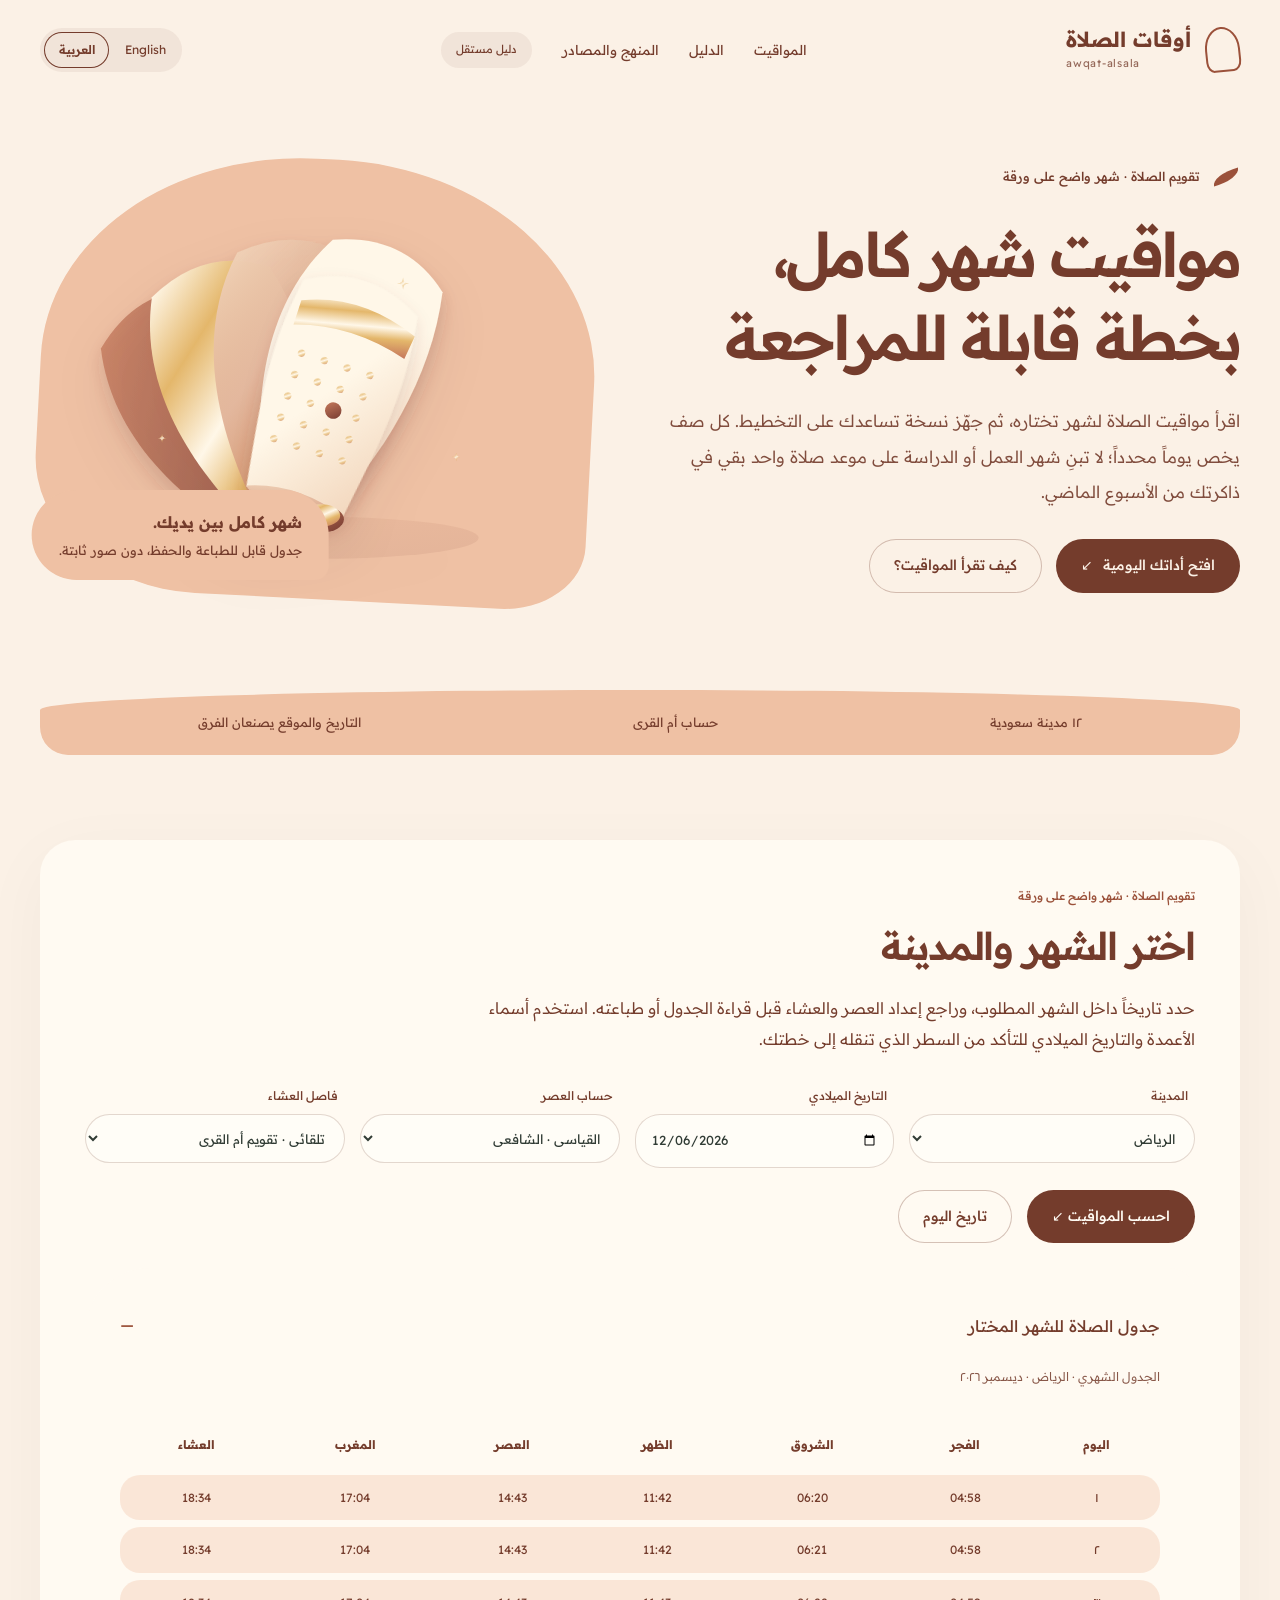
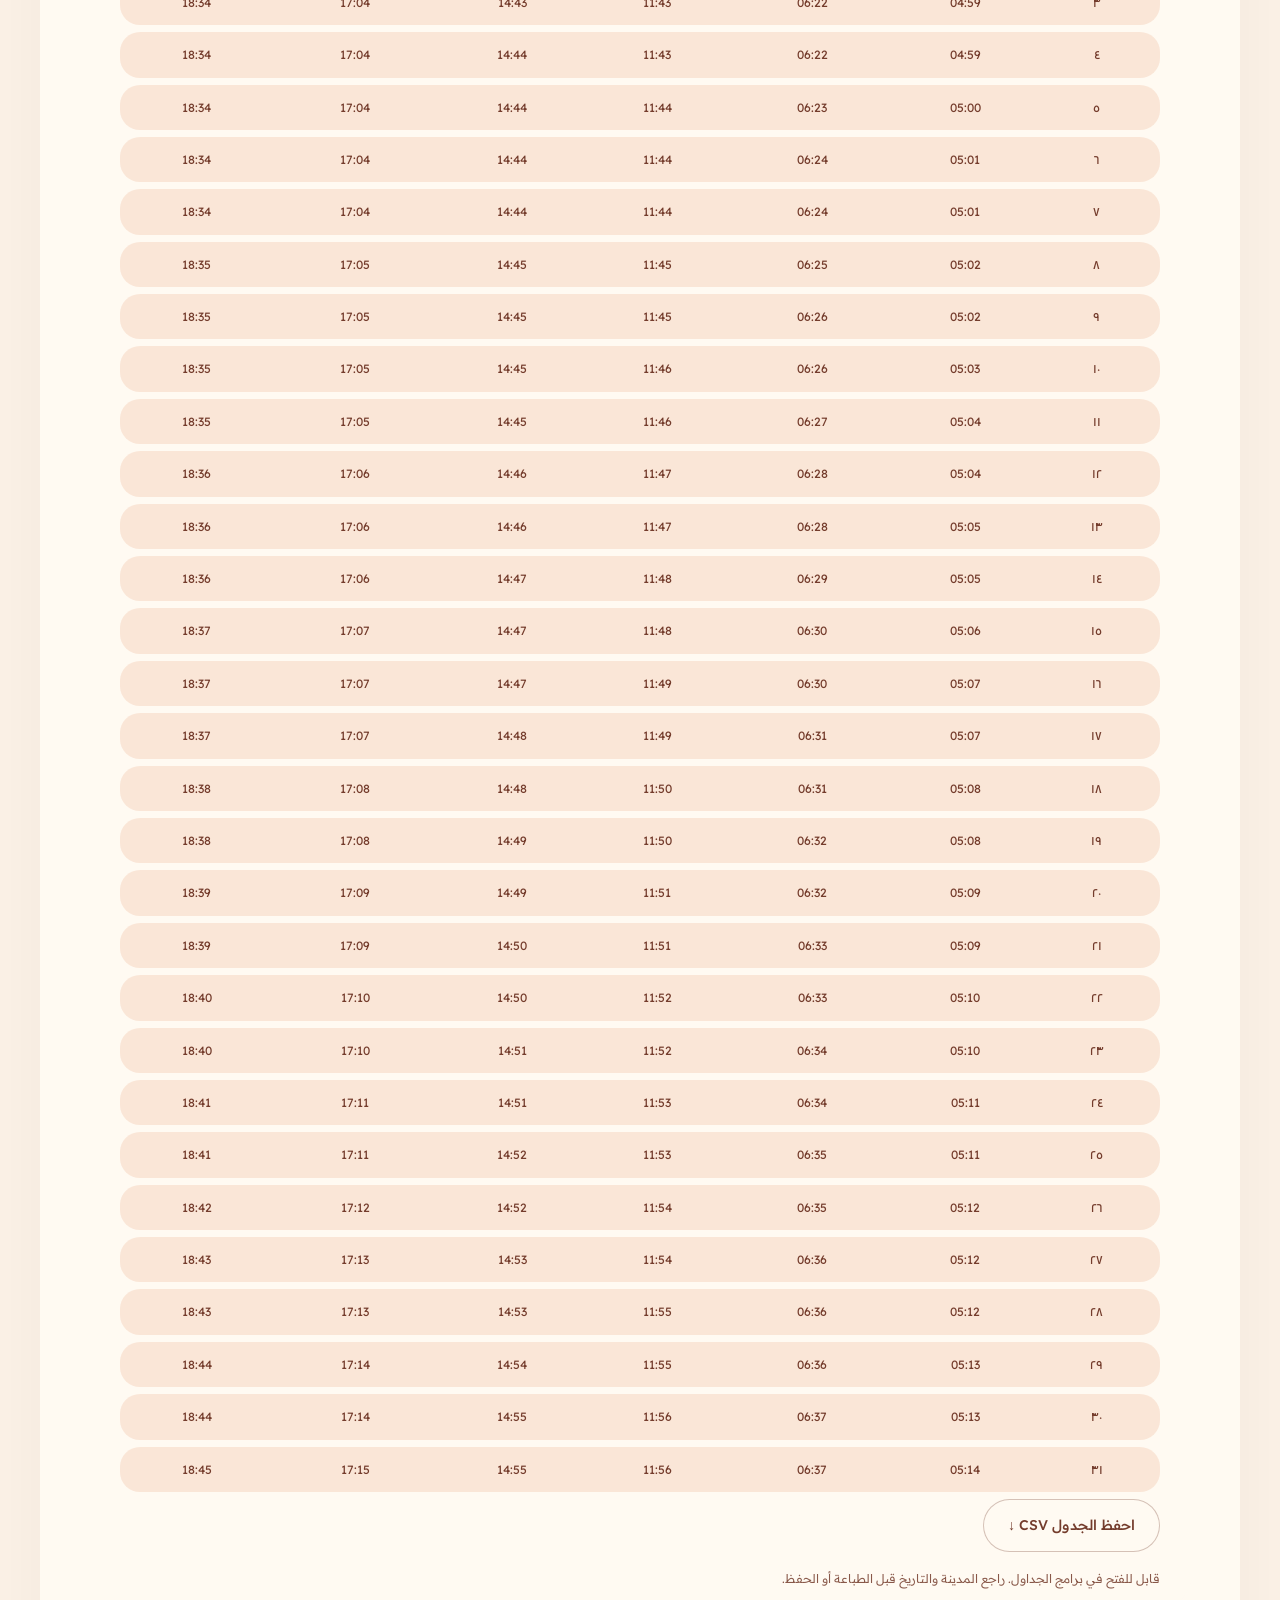
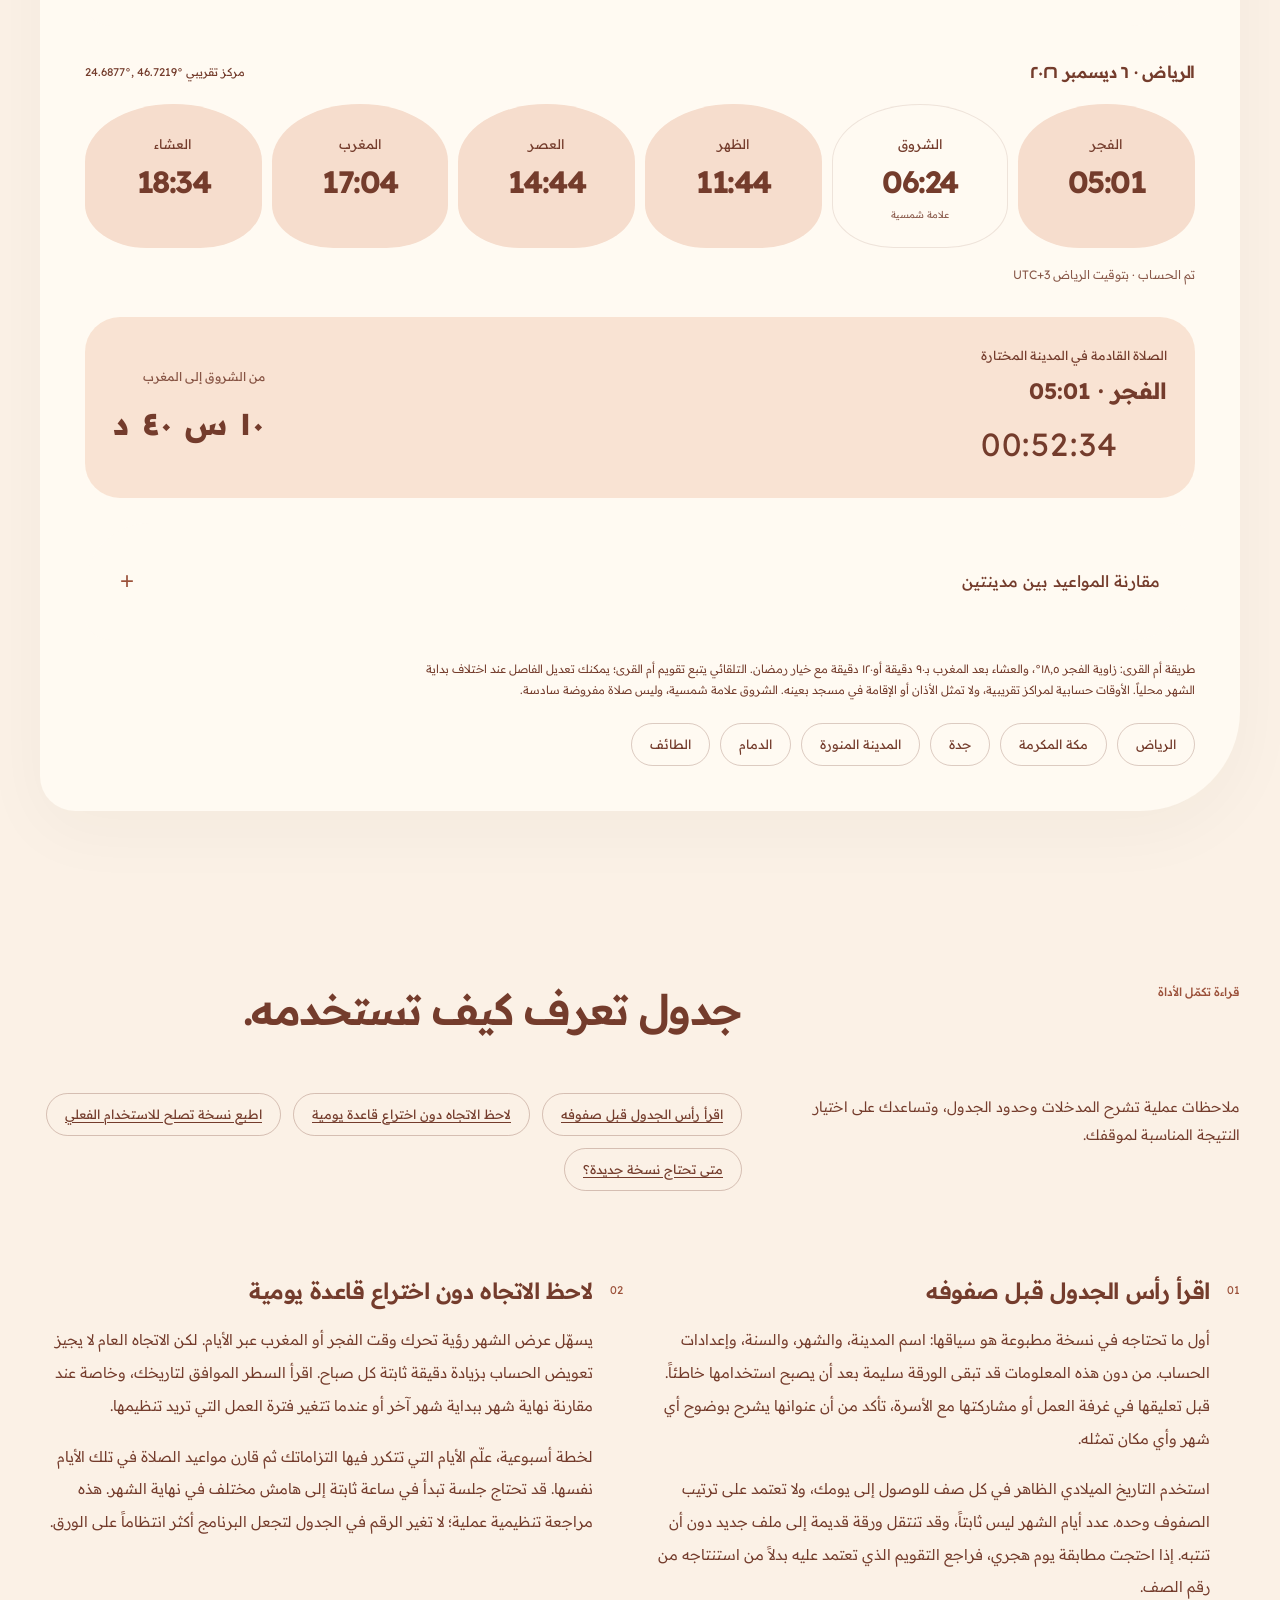
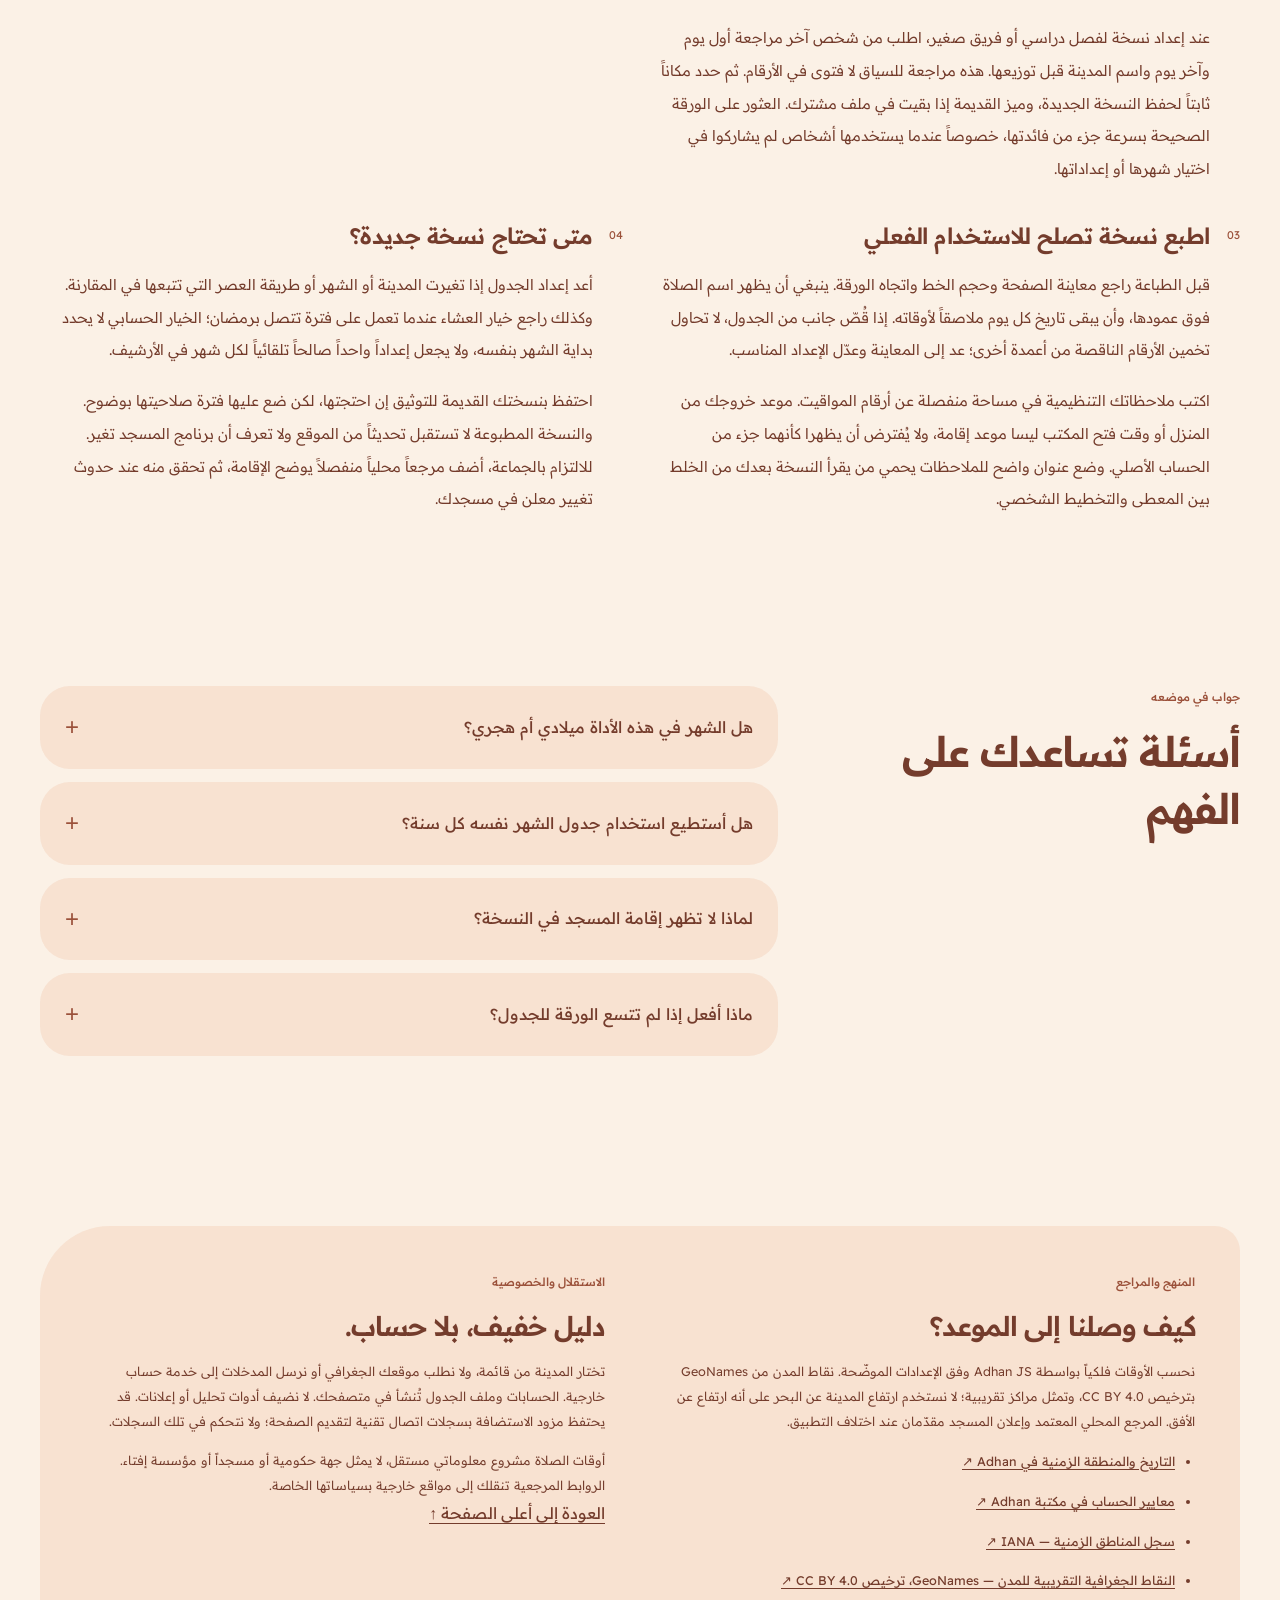
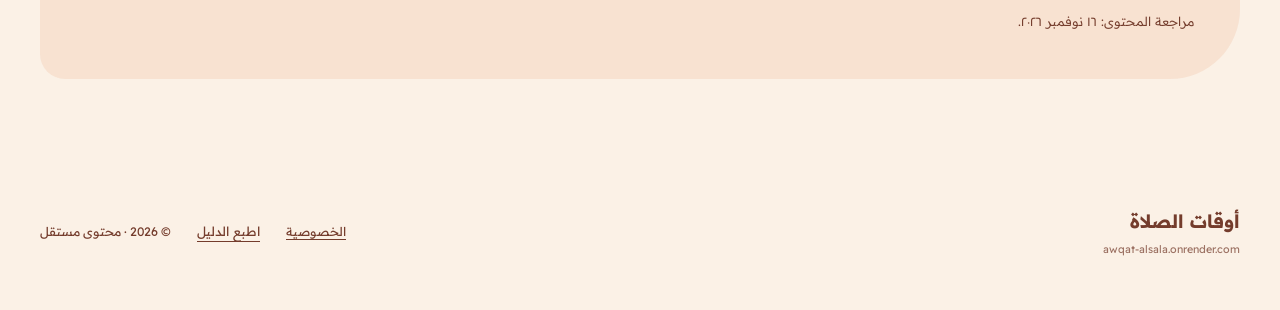
==== commit 1425b69f: "Add reviewed English editions and reciprocal language navigation" ====
--- a/render-awqat/index.html
+++ b/render-awqat/index.html
@@ -1 +1,2 @@
-<!doctype html><html lang="ar" dir="rtl"><head><meta charset="utf-8"><meta name="viewport" content="width=device-width,initial-scale=1"><title>جدول الصلاة الشهري في السعودية: افهم الشهر قبل طباعته | awqat-alsala</title><meta name="description" content="اقرأ مواقيت الصلاة لشهر تختاره، ثم جهّز نسخة تساعدك على التخطيط. كل صف يخص يوماً محدداً؛ لا تبنِ شهر العمل أو الدراسة على موعد صلاة واحد بقي في ذاكرتك من الأسبوع الماضي."><meta name="robots" content="index,follow,max-image-preview:large"><link rel="canonical" href="https://awqat-alsala.onrender.com/"><meta name="theme-color" content="#fbf1e6"><meta property="og:type" content="website"><meta property="og:title" content="جدول الصلاة الشهري في السعودية: افهم الشهر قبل طباعته | awqat-alsala"><meta property="og:description" content="اقرأ مواقيت الصلاة لشهر تختاره، ثم جهّز نسخة تساعدك على التخطيط. كل صف يخص يوماً محدداً؛ لا تبنِ شهر العمل أو الدراسة على موعد صلاة واحد بقي في ذاكرتك من الأسبوع الماضي."><meta property="og:url" content="https://awqat-alsala.onrender.com/"><meta property="og:locale" content="ar_SA"><meta name="twitter:card" content="summary"><link rel="icon" href="./assets/icon.svg" type="image/svg+xml"><link rel="preload" href="./assets/readex-pro.ttf" as="font" type="font/ttf" crossorigin><link rel="stylesheet" href="./assets/style.css"><script type="application/ld+json">{"@context":"https://schema.org","@graph":[{"@type":"WebSite","@id":"https://awqat-alsala.onrender.com/#website","url":"https://awqat-alsala.onrender.com/","name":"أوقات الصلاة","inLanguage":"ar"},{"@type":"WebPage","@id":"https://awqat-alsala.onrender.com/#webpage","url":"https://awqat-alsala.onrender.com/","name":"جدول الصلاة الشهري في السعودية: افهم الشهر قبل طباعته | awqat-alsala","description":"اقرأ مواقيت الصلاة لشهر تختاره، ثم جهّز نسخة تساعدك على التخطيط. كل صف يخص يوماً محدداً؛ لا تبنِ شهر العمل أو الدراسة على موعد صلاة واحد بقي في ذاكرتك من الأسبوع الماضي.","inLanguage":"ar","dateModified":"2026-11-16","isPartOf":{"@id":"https://awqat-alsala.onrender.com/#website"},"hasPart":[{"@type":"CreativeWork","name":"اقرأ رأس الجدول قبل صفوفه","url":"https://awqat-alsala.onrender.com/#guide-0","inLanguage":"ar"},{"@type":"CreativeWork","name":"لاحظ الاتجاه دون اختراع قاعدة يومية","url":"https://awqat-alsala.onrender.com/#guide-1","inLanguage":"ar"},{"@type":"CreativeWork","name":"اطبع نسخة تصلح للاستخدام الفعلي","url":"https://awqat-alsala.onrender.com/#guide-2","inLanguage":"ar"},{"@type":"CreativeWork","name":"متى تحتاج نسخة جديدة؟","url":"https://awqat-alsala.onrender.com/#guide-3","inLanguage":"ar"}]}]}</script><script type="module" src="./assets/app.mjs"></script></head><body class="awqat design-3" data-focus="month-calendar"><a href="#main" class="skip">انتقل إلى المحتوى</a><header class="site-header wrap"><a class="brand" href="#main" aria-label="أوقات الصلاة، الرئيسية"><span class="brand-mark" aria-hidden="true"></span><span><strong>أوقات الصلاة</strong><small>awqat-alsala</small></span></a><nav class="site-nav" aria-label="التنقل الرئيسي"><a href="#tool">المواقيت</a><a href="#guide">الدليل</a><a class="nav-method" href="#sources">المنهج والمصادر</a><span class="nav-tip">دليل مستقل</span></nav></header><main id="main"><section class="hero wrap" aria-label="المواقيت والدليل" data-composition="calendar"><div class="hero-copy"><p class="eyebrow">تقويم الصلاة · شهر واضح على ورقة</p><h1>مواقيت شهر كامل، بخطة قابلة للمراجعة</h1><p class="hero-intro">اقرأ مواقيت الصلاة لشهر تختاره، ثم جهّز نسخة تساعدك على التخطيط. كل صف يخص يوماً محدداً؛ لا تبنِ شهر العمل أو الدراسة على موعد صلاة واحد بقي في ذاكرتك من الأسبوع الماضي.</p><div class="hero-actions"><a class="btn" href="#tool">افتح أداتك اليومية <span aria-hidden="true">↙</span></a><a class="btn btn-quiet" href="#guide">كيف تقرأ المواقيت؟</a></div></div><div class="hero-art"><img src="./assets/hero.svg" alt="" width="640" height="560" fetchpriority="high"><p class="art-label">المدينة · التاريخ · طريقة الحساب</p><aside class="hero-detail"><strong>شهر كامل بين يديك.</strong>جدول قابل للطباعة والحفظ، دون صور ثابتة.</aside></div></section><div class="top-ribbon wrap" aria-label="عن الدليل"><span>١٢ مدينة سعودية</span><span>حساب أم القرى</span><span>التاريخ والموقع يصنعان الفرق</span></div><section id="tool" class="section wrap"><div class="tool-panel"><div class="section-head"><span class="section-kicker">تقويم الصلاة · شهر واضح على ورقة</span><h2>اختر الشهر والمدينة</h2><p>حدد تاريخاً داخل الشهر المطلوب، وراجع إعداد العصر والعشاء قبل قراءة الجدول أو طباعته. استخدم أسماء الأعمدة والتاريخ الميلادي للتأكد من السطر الذي تنقله إلى خطتك.</p></div><form id="prayer-form"><div class="fields"><div class="field"><label for="city">المدينة</label><select name="city" id="city"><option value="riyadh" selected>الرياض</option><option value="makkah" >مكة المكرمة</option><option value="jeddah" >جدة</option><option value="madinah" >المدينة المنورة</option><option value="dammam" >الدمام</option><option value="taif" >الطائف</option><option value="tabuk" >تبوك</option><option value="buraydah" >بريدة</option><option value="abha" >أبها</option><option value="hail" >حائل</option><option value="najran" >نجران</option><option value="jazan" >جازان</option></select></div><div class="field"><label for="date">التاريخ الميلادي</label><input type="date" name="date" id="date" value="2026-11-16" min="2020-01-01" max="2035-12-31" required></div><div class="field"><label for="asr">حساب العصر</label><select name="asr" id="asr"><option value="shafi">القياسي · الشافعي</option><option value="hanafi">الحنفي</option></select></div><div class="field"><label for="ramadan">فاصل العشاء</label><select name="ramadan" id="ramadan"><option value="auto">تلقائي · تقويم أم القرى</option><option value="off">٩٠ دقيقة</option><option value="on">١٢٠ دقيقة · رمضان</option></select></div></div><div class="form-actions"><button type="submit" class="btn" disabled>احسب المواقيت ↙</button><button type="button" class="btn btn-quiet" id="today-button">تاريخ اليوم</button><p id="form-error" class="form-error" role="alert"></p></div></form><details class="calendar-details" open><summary>جدول الصلاة للشهر المختار</summary><p class="small-note" id="month-caption">الجدول الشهري · الرياض · نوفمبر ٢٠٢٦</p><div class="table-shell" tabindex="0" role="region" aria-label="جدول المواقيت الشهري، يمكن تمريره أفقياً"><table class="month-table"><thead><tr><th scope="col">اليوم</th><th scope="col">الفجر</th><th scope="col">الشروق</th><th scope="col">الظهر</th><th scope="col">العصر</th><th scope="col">المغرب</th><th scope="col">العشاء</th></tr></thead><tbody id="month-body"><tr><td>1</td><td><bdi>04:41</bdi></td><td><bdi>06:00</bdi></td><td><bdi>11:37</bdi></td><td><bdi>14:49</bdi></td><td><bdi>17:13</bdi></td><td><bdi>18:43</bdi></td></tr><tr><td>2</td><td><bdi>04:41</bdi></td><td><bdi>06:01</bdi></td><td><bdi>11:37</bdi></td><td><bdi>14:48</bdi></td><td><bdi>17:12</bdi></td><td><bdi>18:42</bdi></td></tr><tr><td>3</td><td><bdi>04:42</bdi></td><td><bdi>06:01</bdi></td><td><bdi>11:37</bdi></td><td><bdi>14:48</bdi></td><td><bdi>17:12</bdi></td><td><bdi>18:42</bdi></td></tr><tr><td>4</td><td><bdi>04:42</bdi></td><td><bdi>06:02</bdi></td><td><bdi>11:37</bdi></td><td><bdi>14:48</bdi></td><td><bdi>17:11</bdi></td><td><bdi>18:41</bdi></td></tr><tr><td>5</td><td><bdi>04:43</bdi></td><td><bdi>06:02</bdi></td><td><bdi>11:37</bdi></td><td><bdi>14:47</bdi></td><td><bdi>17:11</bdi></td><td><bdi>18:41</bdi></td></tr><tr><td>6</td><td><bdi>04:43</bdi></td><td><bdi>06:03</bdi></td><td><bdi>11:37</bdi></td><td><bdi>14:47</bdi></td><td><bdi>17:10</bdi></td><td><bdi>18:40</bdi></td></tr><tr><td>7</td><td><bdi>04:44</bdi></td><td><bdi>06:04</bdi></td><td><bdi>11:37</bdi></td><td><bdi>14:46</bdi></td><td><bdi>17:10</bdi></td><td><bdi>18:40</bdi></td></tr><tr><td>8</td><td><bdi>04:44</bdi></td><td><bdi>06:04</bdi></td><td><bdi>11:37</bdi></td><td><bdi>14:46</bdi></td><td><bdi>17:09</bdi></td><td><bdi>18:39</bdi></td></tr><tr><td>9</td><td><bdi>04:45</bdi></td><td><bdi>06:05</bdi></td><td><bdi>11:37</bdi></td><td><bdi>14:46</bdi></td><td><bdi>17:09</bdi></td><td><bdi>18:39</bdi></td></tr><tr><td>10</td><td><bdi>04:45</bdi></td><td><bdi>06:06</bdi></td><td><bdi>11:37</bdi></td><td><bdi>14:45</bdi></td><td><bdi>17:08</bdi></td><td><bdi>18:38</bdi></td></tr><tr><td>11</td><td><bdi>04:46</bdi></td><td><bdi>06:06</bdi></td><td><bdi>11:37</bdi></td><td><bdi>14:45</bdi></td><td><bdi>17:08</bdi></td><td><bdi>18:38</bdi></td></tr><tr><td>12</td><td><bdi>04:46</bdi></td><td><bdi>06:07</bdi></td><td><bdi>11:37</bdi></td><td><bdi>14:45</bdi></td><td><bdi>17:07</bdi></td><td><bdi>18:37</bdi></td></tr><tr><td>13</td><td><bdi>04:47</bdi></td><td><bdi>06:08</bdi></td><td><bdi>11:37</bdi></td><td><bdi>14:45</bdi></td><td><bdi>17:07</bdi></td><td><bdi>18:37</bdi></td></tr><tr><td>14</td><td><bdi>04:47</bdi></td><td><bdi>06:08</bdi></td><td><bdi>11:38</bdi></td><td><bdi>14:44</bdi></td><td><bdi>17:06</bdi></td><td><bdi>18:36</bdi></td></tr><tr><td>15</td><td><bdi>04:48</bdi></td><td><bdi>06:09</bdi></td><td><bdi>11:38</bdi></td><td><bdi>14:44</bdi></td><td><bdi>17:06</bdi></td><td><bdi>18:36</bdi></td></tr><tr><td>16</td><td><bdi>04:49</bdi></td><td><bdi>06:10</bdi></td><td><bdi>11:38</bdi></td><td><bdi>14:44</bdi></td><td><bdi>17:06</bdi></td><td><bdi>18:36</bdi></td></tr><tr><td>17</td><td><bdi>04:49</bdi></td><td><bdi>06:10</bdi></td><td><bdi>11:38</bdi></td><td><bdi>14:44</bdi></td><td><bdi>17:05</bdi></td><td><bdi>18:35</bdi></td></tr><tr><td>18</td><td><bdi>04:50</bdi></td><td><bdi>06:11</bdi></td><td><bdi>11:38</bdi></td><td><bdi>14:44</bdi></td><td><bdi>17:05</bdi></td><td><bdi>18:35</bdi></td></tr><tr><td>19</td><td><bdi>04:50</bdi></td><td><bdi>06:12</bdi></td><td><bdi>11:38</bdi></td><td><bdi>14:43</bdi></td><td><bdi>17:05</bdi></td><td><bdi>18:35</bdi></td></tr><tr><td>20</td><td><bdi>04:51</bdi></td><td><bdi>06:13</bdi></td><td><bdi>11:39</bdi></td><td><bdi>14:43</bdi></td><td><bdi>17:05</bdi></td><td><bdi>18:35</bdi></td></tr><tr><td>21</td><td><bdi>04:52</bdi></td><td><bdi>06:13</bdi></td><td><bdi>11:39</bdi></td><td><bdi>14:43</bdi></td><td><bdi>17:04</bdi></td><td><bdi>18:34</bdi></td></tr><tr><td>22</td><td><bdi>04:52</bdi></td><td><bdi>06:14</bdi></td><td><bdi>11:39</bdi></td><td><bdi>14:43</bdi></td><td><bdi>17:04</bdi></td><td><bdi>18:34</bdi></td></tr><tr><td>23</td><td><bdi>04:53</bdi></td><td><bdi>06:15</bdi></td><td><bdi>11:39</bdi></td><td><bdi>14:43</bdi></td><td><bdi>17:04</bdi></td><td><bdi>18:34</bdi></td></tr><tr><td>24</td><td><bdi>04:53</bdi></td><td><bdi>06:15</bdi></td><td><bdi>11:40</bdi></td><td><bdi>14:43</bdi></td><td><bdi>17:04</bdi></td><td><bdi>18:34</bdi></td></tr><tr><td>25</td><td><bdi>04:54</bdi></td><td><bdi>06:16</bdi></td><td><bdi>11:40</bdi></td><td><bdi>14:43</bdi></td><td><bdi>17:04</bdi></td><td><bdi>18:34</bdi></td></tr><tr><td>26</td><td><bdi>04:55</bdi></td><td><bdi>06:17</bdi></td><td><bdi>11:40</bdi></td><td><bdi>14:43</bdi></td><td><bdi>17:04</bdi></td><td><bdi>18:34</bdi></td></tr><tr><td>27</td><td><bdi>04:55</bdi></td><td><bdi>06:18</bdi></td><td><bdi>11:41</bdi></td><td><bdi>14:43</bdi></td><td><bdi>17:04</bdi></td><td><bdi>18:34</bdi></td></tr><tr><td>28</td><td><bdi>04:56</bdi></td><td><bdi>06:18</bdi></td><td><bdi>11:41</bdi></td><td><bdi>14:43</bdi></td><td><bdi>17:04</bdi></td><td><bdi>18:34</bdi></td></tr><tr><td>29</td><td><bdi>04:56</bdi></td><td><bdi>06:19</bdi></td><td><bdi>11:41</bdi></td><td><bdi>14:43</bdi></td><td><bdi>17:04</bdi></td><td><bdi>18:34</bdi></td></tr><tr><td>30</td><td><bdi>04:57</bdi></td><td><bdi>06:20</bdi></td><td><bdi>11:42</bdi></td><td><bdi>14:43</bdi></td><td><bdi>17:04</bdi></td><td><bdi>18:34</bdi></td></tr></tbody></table></div><button class="btn btn-quiet" id="download-calendar" type="button">احفظ الجدول CSV ↓</button><p class="small-note">قابل للفتح في برامج الجداول. راجع المدينة والتاريخ قبل الطباعة أو الحفظ.</p></details><div class="schedule-heading"><h3 id="schedule-title">الرياض · ١٦ نوفمبر ٢٠٢٦</h3><span class="coordinate-note">مركز تقريبي <bdi id="coordinates">24.6877°, 46.7219°</bdi></span></div><div class="times-row"><div class="time-pill "><span>الفجر</span><strong data-prayer="fajr">04:49</strong></div><div class="time-pill sunrise"><span>الشروق</span><strong data-prayer="sunrise">06:10</strong><small>علامة شمسية</small></div><div class="time-pill "><span>الظهر</span><strong data-prayer="dhuhr">11:38</strong></div><div class="time-pill "><span>العصر</span><strong data-prayer="asr">14:44</strong></div><div class="time-pill "><span>المغرب</span><strong data-prayer="maghrib">17:06</strong></div><div class="time-pill "><span>العشاء</span><strong data-prayer="isha">18:36</strong></div></div><p class="form-status" id="result-status" role="status">جدول محسوب للتاريخ المعروض · بتوقيت الرياض UTC+3</p><div class="result-extras"><div class="next-widget "><span>الصلاة القادمة في المدينة المختارة</span><strong id="next-prayer">العصر · 14:44</strong><bdi class="countdown" id="next-countdown">اختر اليوم للعدّ التنازلي</bdi></div><div><span class="small-note">من الشروق إلى المغرب</span><strong class="countdown" id="daylight-result">10 س 56 د</strong></div></div><details class="calendar-details"><summary>مقارنة المواعيد بين مدينتين</summary><div class="compare-panel"><div><span class="section-kicker">مدينتان، تاريخ واحد</span><h3>قارن المواعيد قبل أن تخطط</h3><p class="small-note">الفرق يوضح وقت المدينة الثانية مقارنة بالأولى، ولا يمثل مدة طريق.</p><div class="field" style="margin-top:18px"><label for="compare-city">المدينة الثانية</label><select id="compare-city"><option value="riyadh" >الرياض</option><option value="makkah" >مكة المكرمة</option><option value="jeddah" selected>جدة</option><option value="madinah" >المدينة المنورة</option><option value="dammam" >الدمام</option><option value="taif" >الطائف</option><option value="tabuk" >تبوك</option><option value="buraydah" >بريدة</option><option value="abha" >أبها</option><option value="hail" >حائل</option><option value="najran" >نجران</option><option value="jazan" >جازان</option></select></div></div><div><p class="small-note" id="comparison-label">الرياض ← جدة · ١٦ نوفمبر ٢٠٢٦</p><div class="comparison-rows"><div class="comparison-row" data-comparison="fajr"><span>الفجر</span><bdi data-city-a>04:49</bdi><bdi data-city-b>05:16</bdi><small data-difference>27 د لاحقاً</small></div><div class="comparison-row" data-comparison="dhuhr"><span>الظهر</span><bdi data-city-a>11:38</bdi><bdi data-city-b>12:08</bdi><small data-difference>30 د لاحقاً</small></div><div class="comparison-row" data-comparison="asr"><span>العصر</span><bdi data-city-a>14:44</bdi><bdi data-city-b>15:18</bdi><small data-difference>34 د لاحقاً</small></div><div class="comparison-row" data-comparison="maghrib"><span>المغرب</span><bdi data-city-a>17:06</bdi><bdi data-city-b>17:41</bdi><small data-difference>35 د لاحقاً</small></div><div class="comparison-row" data-comparison="isha"><span>العشاء</span><bdi data-city-a>18:36</bdi><bdi data-city-b>19:11</bdi><small data-difference>35 د لاحقاً</small></div></div></div></div></details><p class="tool-footnote">طريقة أم القرى: زاوية الفجر ١٨٫٥°، والعشاء بعد المغرب بـ٩٠ دقيقة أو١٢٠ دقيقة مع خيار رمضان. التلقائي يتبع تقويم أم القرى؛ يمكنك تعديل الفاصل عند اختلاف بداية الشهر محلياً. الأوقات حسابية لمراكز تقريبية، ولا تمثل الأذان أو الإقامة في مسجد بعينه. الشروق علامة شمسية، وليس صلاة مفروضة سادسة.</p><div class="city-pills" aria-label="اختيار سريع للمدينة"><button type="button" class="chip" data-city-pick="riyadh">الرياض</button><button type="button" class="chip" data-city-pick="makkah">مكة المكرمة</button><button type="button" class="chip" data-city-pick="jeddah">جدة</button><button type="button" class="chip" data-city-pick="madinah">المدينة المنورة</button><button type="button" class="chip" data-city-pick="dammam">الدمام</button><button type="button" class="chip" data-city-pick="taif">الطائف</button></div><noscript><p>الجدول أعلاه محسوب ليوم ١٦ نوفمبر ٢٠٢٦. لاختيار يوم أو مدينة أخرى، فعّل JavaScript. الدليل والمصادر متاحان دون تشغيله.</p></noscript></div></section><section id="guide" class="section wrap"><div class="guide-layout"><div class="guide-title"><span class="section-kicker">قراءة تكمّل الأداة</span><h2>جدول تعرف كيف تستخدمه.</h2><p>ملاحظات عملية تشرح المدخلات وحدود الجدول، وتساعدك على اختيار النتيجة المناسبة لموقفك.</p><div class="reading-strip"><a class="chip" href="#guide-0">اقرأ رأس الجدول قبل صفوفه</a><a class="chip" href="#guide-1">لاحظ الاتجاه دون اختراع قاعدة يومية</a><a class="chip" href="#guide-2">اطبع نسخة تصلح للاستخدام الفعلي</a><a class="chip" href="#guide-3">متى تحتاج نسخة جديدة؟</a></div></div><div class="guide-list"><article class="guide-article" id="guide-0"><span class="article-number" aria-hidden="true">01</span><h3>اقرأ رأس الجدول قبل صفوفه</h3><p>أول ما تحتاجه في نسخة مطبوعة هو سياقها: اسم المدينة، والشهر، والسنة، وإعدادات الحساب. من دون هذه المعلومات قد تبقى الورقة سليمة بعد أن يصبح استخدامها خاطئاً. قبل تعليقها في غرفة العمل أو مشاركتها مع الأسرة، تأكد من أن عنوانها يشرح بوضوح أي شهر وأي مكان تمثله.</p><p>استخدم التاريخ الميلادي الظاهر في كل صف للوصول إلى يومك، ولا تعتمد على ترتيب الصفوف وحده. عدد أيام الشهر ليس ثابتاً، وقد تنتقل ورقة قديمة إلى ملف جديد دون أن تنتبه. إذا احتجت مطابقة يوم هجري، فراجع التقويم الذي تعتمد عليه بدلاً من استنتاجه من رقم الصف.</p><p>عند إعداد نسخة لفصل دراسي أو فريق صغير، اطلب من شخص آخر مراجعة أول يوم وآخر يوم واسم المدينة قبل توزيعها. هذه مراجعة للسياق لا فتوى في الأرقام. ثم حدد مكاناً ثابتاً لحفظ النسخة الجديدة، وميز القديمة إذا بقيت في ملف مشترك. العثور على الورقة الصحيحة بسرعة جزء من فائدتها، خصوصاً عندما يستخدمها أشخاص لم يشاركوا في اختيار شهرها أو إعداداتها.</p></article><article class="guide-article" id="guide-1"><span class="article-number" aria-hidden="true">02</span><h3>لاحظ الاتجاه دون اختراع قاعدة يومية</h3><p>يسهّل عرض الشهر رؤية تحرك وقت الفجر أو المغرب عبر الأيام. لكن الاتجاه العام لا يجيز تعويض الحساب بزيادة دقيقة ثابتة كل صباح. اقرأ السطر الموافق لتاريخك، وخاصة عند مقارنة نهاية شهر ببداية شهر آخر أو عندما تتغير فترة العمل التي تريد تنظيمها.</p><p>لخطة أسبوعية، علّم الأيام التي تتكرر فيها التزاماتك ثم قارن مواعيد الصلاة في تلك الأيام نفسها. قد تحتاج جلسة تبدأ في ساعة ثابتة إلى هامش مختلف في نهاية الشهر. هذه مراجعة تنظيمية عملية؛ لا تغير الرقم في الجدول لتجعل البرنامج أكثر انتظاماً على الورق.</p></article><article class="guide-article" id="guide-2"><span class="article-number" aria-hidden="true">03</span><h3>اطبع نسخة تصلح للاستخدام الفعلي</h3><p>قبل الطباعة راجع معاينة الصفحة وحجم الخط واتجاه الورقة. ينبغي أن يظهر اسم الصلاة فوق عمودها، وأن يبقى تاريخ كل يوم ملاصقاً لأوقاته. إذا قُصّ جانب من الجدول، لا تحاول تخمين الأرقام الناقصة من أعمدة أخرى؛ عد إلى المعاينة وعدّل الإعداد المناسب.</p><p>اكتب ملاحظاتك التنظيمية في مساحة منفصلة عن أرقام المواقيت. موعد خروجك من المنزل أو وقت فتح المكتب ليسا موعد إقامة، ولا يُفترض أن يظهرا كأنهما جزء من الحساب الأصلي. وضع عنوان واضح للملاحظات يحمي من يقرأ النسخة بعدك من الخلط بين المعطى والتخطيط الشخصي.</p></article><article class="guide-article" id="guide-3"><span class="article-number" aria-hidden="true">04</span><h3>متى تحتاج نسخة جديدة؟</h3><p>أعد إعداد الجدول إذا تغيرت المدينة أو الشهر أو طريقة العصر التي تتبعها في المقارنة. وكذلك راجع خيار العشاء عندما تعمل على فترة تتصل برمضان؛ الخيار الحسابي لا يحدد بداية الشهر بنفسه، ولا يجعل إعداداً واحداً صالحاً تلقائياً لكل شهر في الأرشيف.</p><p>احتفظ بنسختك القديمة للتوثيق إن احتجتها، لكن ضع عليها فترة صلاحيتها بوضوح. والنسخة المطبوعة لا تستقبل تحديثاً من الموقع ولا تعرف أن برنامج المسجد تغير. للالتزام بالجماعة، أضف مرجعاً محلياً منفصلاً يوضح الإقامة، ثم تحقق منه عند حدوث تغيير معلن في مسجدك.</p></article></div></div></section><section id="faq" class="section wrap"><div class="faq-layout"><div><span class="section-kicker">جواب في موضعه</span><h2>أسئلة تساعدك على الفهم</h2></div><div class="faq-list"><details><summary>هل الشهر في هذه الأداة ميلادي أم هجري؟</summary><p>مدخل التاريخ والجدول هنا ميلاديان. إذا كنت تخطط لمناسبة هجرية، طابق يومها مع التقويم أو الإعلان المعتمد لديك قبل اختيار التاريخ والاحتفاظ بالنسخة.</p></details><details><summary>هل أستطيع استخدام جدول الشهر نفسه كل سنة؟</summary><p>اختر السنة المطلوبة عند إعداد الجدول، ولا تعتبر اسم الشهر وحده سياقاً كافياً. النسخة التي تستخدمها يجب أن تحمل السنة والمدينة والإعدادات التي أُنتجت بها.</p></details><details><summary>لماذا لا تظهر إقامة المسجد في النسخة؟</summary><p>لأن الجدول يحسب مواعيد الصلاة المرجعية، وليس برنامج مسجد محدد. إذا أضفت إقامة معلنة، ميزها كمعلومة محلية مستقلة مع تاريخ مراجعتها.</p></details><details><summary>ماذا أفعل إذا لم تتسع الورقة للجدول؟</summary><p>راجع معاينة الطباعة وغيّر اتجاه الورقة أو مقياسها بما يحفظ وضوح العناوين والأرقام. لا تعتمد على نسخة قُطع منها عمود أو فُصل فيها اليوم عن أوقاته.</p></details></div></div></section><section id="sources" class="section wrap"><div class="sources-layout"><div><span class="section-kicker">المنهج والمراجع</span><h2>كيف وصلنا إلى الموعد؟</h2><p>نحسب الأوقات فلكياً بواسطة Adhan JS وفق الإعدادات الموضّحة. نقاط المدن من GeoNames بترخيص CC BY 4.0، وتمثل مراكز تقريبية؛ لا نستخدم ارتفاع المدينة عن البحر على أنه ارتفاع عن الأفق. المرجع المحلي المعتمد وإعلان المسجد مقدّمان عند اختلاف التطبيق.</p><ul><li><a href="https://github.com/batoulapps/adhan-js/blob/develop/README.md" target="_blank" rel="noopener noreferrer">التاريخ والمنطقة الزمنية في Adhan ↗</a></li><li><a href="https://github.com/batoulapps/adhan-js/blob/develop/METHODS.md" target="_blank" rel="noopener noreferrer">معايير الحساب في مكتبة Adhan ↗</a></li><li><a href="https://data.iana.org/time-zones/tzdb/asia" target="_blank" rel="noopener noreferrer">سجل المناطق الزمنية — IANA ↗</a></li><li><a href="https://www.geonames.org/" target="_blank" rel="noopener noreferrer">النقاط الجغرافية التقريبية للمدن — GeoNames، ترخيص CC BY 4.0 ↗</a></li></ul><p>مراجعة المحتوى: ١٦ نوفمبر ٢٠٢٦.</p></div><div id="privacy"><span class="section-kicker">الاستقلال والخصوصية</span><h2>دليل خفيف، بلا حساب.</h2><p>تختار المدينة من قائمة، ولا نطلب موقعك الجغرافي أو نرسل المدخلات إلى خدمة حساب خارجية. الحسابات وملف الجدول تُنشأ في متصفحك. لا نضيف أدوات تحليل أو إعلانات. قد يحتفظ مزود الاستضافة بسجلات اتصال تقنية لتقديم الصفحة؛ ولا نتحكم في تلك السجلات.</p><p>أوقات الصلاة مشروع معلوماتي مستقل، لا يمثل جهة حكومية أو مسجداً أو مؤسسة إفتاء. الروابط المرجعية تنقلك إلى مواقع خارجية بسياساتها الخاصة.</p><a href="#main">العودة إلى أعلى الصفحة ↑</a></div></div></section></main><footer class="site-footer wrap"><div><strong>أوقات الصلاة</strong><small>awqat-alsala.onrender.com</small></div><div class="footer-actions"><a href="#privacy">الخصوصية</a><button type="button" class="text-button" id="print-page">اطبع الدليل</button><span>© 2026 · محتوى مستقل</span></div></footer></body></html>+<!doctype html>
+<html lang="ar" dir="rtl"><head><meta charset="utf-8"><meta name="viewport" content="width=device-width,initial-scale=1"><title>جدول الصلاة الشهري في السعودية: افهم الشهر قبل طباعته | awqat-alsala</title><meta name="description" content="اقرأ مواقيت الصلاة لشهر تختاره، ثم جهّز نسخة تساعدك على التخطيط. كل صف يخص يوماً محدداً؛ لا تبنِ شهر العمل أو الدراسة على موعد صلاة واحد بقي في ذاكرتك من الأسبوع الماضي."><meta name="robots" content="index,follow,max-image-preview:large"><link rel="canonical" href="https://awqat-alsala.onrender.com/"><meta name="theme-color" content="#fbf1e6"><meta property="og:type" content="website"><meta property="og:title" content="جدول الصلاة الشهري في السعودية: افهم الشهر قبل طباعته | awqat-alsala"><meta property="og:description" content="اقرأ مواقيت الصلاة لشهر تختاره، ثم جهّز نسخة تساعدك على التخطيط. كل صف يخص يوماً محدداً؛ لا تبنِ شهر العمل أو الدراسة على موعد صلاة واحد بقي في ذاكرتك من الأسبوع الماضي."><meta property="og:url" content="https://awqat-alsala.onrender.com/"><meta property="og:locale" content="ar_SA"><meta name="twitter:card" content="summary"><link rel="icon" href="./assets/icon.svg" type="image/svg+xml"><link rel="preload" href="./assets/readex-pro.ttf" as="font" type="font/ttf" crossorigin=""><link rel="stylesheet" href="./assets/style.css"><script type="application/ld+json">{"@context":"https://schema.org","@graph":[{"@type":"WebSite","@id":"https://awqat-alsala.onrender.com/#website","url":"https://awqat-alsala.onrender.com/","name":"أوقات الصلاة","inLanguage":"ar"},{"@type":"WebPage","@id":"https://awqat-alsala.onrender.com/#webpage","url":"https://awqat-alsala.onrender.com/","name":"جدول الصلاة الشهري في السعودية: افهم الشهر قبل طباعته | awqat-alsala","description":"اقرأ مواقيت الصلاة لشهر تختاره، ثم جهّز نسخة تساعدك على التخطيط. كل صف يخص يوماً محدداً؛ لا تبنِ شهر العمل أو الدراسة على موعد صلاة واحد بقي في ذاكرتك من الأسبوع الماضي.","inLanguage":"ar","dateModified":"2026-11-16","isPartOf":{"@id":"https://awqat-alsala.onrender.com/#website"},"hasPart":[{"@type":"CreativeWork","name":"اقرأ رأس الجدول قبل صفوفه","url":"https://awqat-alsala.onrender.com/#guide-0","inLanguage":"ar"},{"@type":"CreativeWork","name":"لاحظ الاتجاه دون اختراع قاعدة يومية","url":"https://awqat-alsala.onrender.com/#guide-1","inLanguage":"ar"},{"@type":"CreativeWork","name":"اطبع نسخة تصلح للاستخدام الفعلي","url":"https://awqat-alsala.onrender.com/#guide-2","inLanguage":"ar"},{"@type":"CreativeWork","name":"متى تحتاج نسخة جديدة؟","url":"https://awqat-alsala.onrender.com/#guide-3","inLanguage":"ar"}]}]}</script><script type="module" src="./assets/app.mjs"></script><link href="https://awqat-alsala.onrender.com/" hreflang="ar" rel="alternate"><link href="https://awqat-alsala.onrender.com/en/" hreflang="en" rel="alternate"><link href="https://awqat-alsala.onrender.com/" hreflang="x-default" rel="alternate"><link href="./assets/languages.css" data-language-styles="" rel="stylesheet"></head><body class="awqat design-3" data-focus="month-calendar"><a href="#main" class="skip">انتقل إلى المحتوى</a><header class="site-header wrap"><a class="brand" href="#main" aria-label="أوقات الصلاة، الرئيسية"><span class="brand-mark" aria-hidden="true"></span><span><strong>أوقات الصلاة</strong><small>awqat-alsala</small></span></a><nav class="site-nav" aria-label="التنقل الرئيسي"><a href="#tool">المواقيت</a><a href="#guide">الدليل</a><a class="nav-method" href="#sources">المنهج والمصادر</a><span class="nav-tip">دليل مستقل</span></nav><nav class="language-switch" aria-label="تغيير اللغة"><a href="https://awqat-alsala.onrender.com/" lang="ar" hreflang="ar" dir="rtl" aria-current="page">العربية</a><a href="https://awqat-alsala.onrender.com/en/" lang="en" hreflang="en">English</a></nav></header><main id="main"><section class="hero wrap" aria-label="المواقيت والدليل" data-composition="calendar"><div class="hero-copy"><p class="eyebrow">تقويم الصلاة · شهر واضح على ورقة</p><h1>مواقيت شهر كامل، بخطة قابلة للمراجعة</h1><p class="hero-intro">اقرأ مواقيت الصلاة لشهر تختاره، ثم جهّز نسخة تساعدك على التخطيط. كل صف يخص يوماً محدداً؛ لا تبنِ شهر العمل أو الدراسة على موعد صلاة واحد بقي في ذاكرتك من الأسبوع الماضي.</p><div class="hero-actions"><a class="btn" href="#tool">افتح أداتك اليومية <span aria-hidden="true">↙</span></a><a class="btn btn-quiet" href="#guide">كيف تقرأ المواقيت؟</a></div></div><div class="hero-art"><img src="./assets/hero.svg" alt="" width="640" height="560" fetchpriority="high"><p class="art-label">المدينة · التاريخ · طريقة الحساب</p><aside class="hero-detail"><strong>شهر كامل بين يديك.</strong>جدول قابل للطباعة والحفظ، دون صور ثابتة.</aside></div></section><div class="top-ribbon wrap" aria-label="عن الدليل"><span>١٢ مدينة سعودية</span><span>حساب أم القرى</span><span>التاريخ والموقع يصنعان الفرق</span></div><section id="tool" class="section wrap"><div class="tool-panel"><div class="section-head"><span class="section-kicker">تقويم الصلاة · شهر واضح على ورقة</span><h2>اختر الشهر والمدينة</h2><p>حدد تاريخاً داخل الشهر المطلوب، وراجع إعداد العصر والعشاء قبل قراءة الجدول أو طباعته. استخدم أسماء الأعمدة والتاريخ الميلادي للتأكد من السطر الذي تنقله إلى خطتك.</p></div><form id="prayer-form"><div class="fields"><div class="field"><label for="city">المدينة</label><select name="city" id="city"><option value="riyadh" selected>الرياض</option><option value="makkah">مكة المكرمة</option><option value="jeddah">جدة</option><option value="madinah">المدينة المنورة</option><option value="dammam">الدمام</option><option value="taif">الطائف</option><option value="tabuk">تبوك</option><option value="buraydah">بريدة</option><option value="abha">أبها</option><option value="hail">حائل</option><option value="najran">نجران</option><option value="jazan">جازان</option></select></div><div class="field"><label for="date">التاريخ الميلادي</label><input type="date" name="date" id="date" value="2026-11-16" min="2020-01-01" max="2035-12-31" required></div><div class="field"><label for="asr">حساب العصر</label><select name="asr" id="asr"><option value="shafi">القياسي · الشافعي</option><option value="hanafi">الحنفي</option></select></div><div class="field"><label for="ramadan">فاصل العشاء</label><select name="ramadan" id="ramadan"><option value="auto">تلقائي · تقويم أم القرى</option><option value="off">٩٠ دقيقة</option><option value="on">١٢٠ دقيقة · رمضان</option></select></div></div><div class="form-actions"><button type="submit" class="btn" disabled>احسب المواقيت ↙</button><button type="button" class="btn btn-quiet" id="today-button">تاريخ اليوم</button><p id="form-error" class="form-error" role="alert"></p></div></form><details class="calendar-details" open><summary>جدول الصلاة للشهر المختار</summary><p class="small-note" id="month-caption">الجدول الشهري · الرياض · نوفمبر ٢٠٢٦</p><div class="table-shell" tabindex="0" role="region" aria-label="جدول المواقيت الشهري، يمكن تمريره أفقياً"><table class="month-table"><thead><tr><th scope="col">اليوم</th><th scope="col">الفجر</th><th scope="col">الشروق</th><th scope="col">الظهر</th><th scope="col">العصر</th><th scope="col">المغرب</th><th scope="col">العشاء</th></tr></thead><tbody id="month-body"><tr><td>1</td><td><bdi>04:41</bdi></td><td><bdi>06:00</bdi></td><td><bdi>11:37</bdi></td><td><bdi>14:49</bdi></td><td><bdi>17:13</bdi></td><td><bdi>18:43</bdi></td></tr><tr><td>2</td><td><bdi>04:41</bdi></td><td><bdi>06:01</bdi></td><td><bdi>11:37</bdi></td><td><bdi>14:48</bdi></td><td><bdi>17:12</bdi></td><td><bdi>18:42</bdi></td></tr><tr><td>3</td><td><bdi>04:42</bdi></td><td><bdi>06:01</bdi></td><td><bdi>11:37</bdi></td><td><bdi>14:48</bdi></td><td><bdi>17:12</bdi></td><td><bdi>18:42</bdi></td></tr><tr><td>4</td><td><bdi>04:42</bdi></td><td><bdi>06:02</bdi></td><td><bdi>11:37</bdi></td><td><bdi>14:48</bdi></td><td><bdi>17:11</bdi></td><td><bdi>18:41</bdi></td></tr><tr><td>5</td><td><bdi>04:43</bdi></td><td><bdi>06:02</bdi></td><td><bdi>11:37</bdi></td><td><bdi>14:47</bdi></td><td><bdi>17:11</bdi></td><td><bdi>18:41</bdi></td></tr><tr><td>6</td><td><bdi>04:43</bdi></td><td><bdi>06:03</bdi></td><td><bdi>11:37</bdi></td><td><bdi>14:47</bdi></td><td><bdi>17:10</bdi></td><td><bdi>18:40</bdi></td></tr><tr><td>7</td><td><bdi>04:44</bdi></td><td><bdi>06:04</bdi></td><td><bdi>11:37</bdi></td><td><bdi>14:46</bdi></td><td><bdi>17:10</bdi></td><td><bdi>18:40</bdi></td></tr><tr><td>8</td><td><bdi>04:44</bdi></td><td><bdi>06:04</bdi></td><td><bdi>11:37</bdi></td><td><bdi>14:46</bdi></td><td><bdi>17:09</bdi></td><td><bdi>18:39</bdi></td></tr><tr><td>9</td><td><bdi>04:45</bdi></td><td><bdi>06:05</bdi></td><td><bdi>11:37</bdi></td><td><bdi>14:46</bdi></td><td><bdi>17:09</bdi></td><td><bdi>18:39</bdi></td></tr><tr><td>10</td><td><bdi>04:45</bdi></td><td><bdi>06:06</bdi></td><td><bdi>11:37</bdi></td><td><bdi>14:45</bdi></td><td><bdi>17:08</bdi></td><td><bdi>18:38</bdi></td></tr><tr><td>11</td><td><bdi>04:46</bdi></td><td><bdi>06:06</bdi></td><td><bdi>11:37</bdi></td><td><bdi>14:45</bdi></td><td><bdi>17:08</bdi></td><td><bdi>18:38</bdi></td></tr><tr><td>12</td><td><bdi>04:46</bdi></td><td><bdi>06:07</bdi></td><td><bdi>11:37</bdi></td><td><bdi>14:45</bdi></td><td><bdi>17:07</bdi></td><td><bdi>18:37</bdi></td></tr><tr><td>13</td><td><bdi>04:47</bdi></td><td><bdi>06:08</bdi></td><td><bdi>11:37</bdi></td><td><bdi>14:45</bdi></td><td><bdi>17:07</bdi></td><td><bdi>18:37</bdi></td></tr><tr><td>14</td><td><bdi>04:47</bdi></td><td><bdi>06:08</bdi></td><td><bdi>11:38</bdi></td><td><bdi>14:44</bdi></td><td><bdi>17:06</bdi></td><td><bdi>18:36</bdi></td></tr><tr><td>15</td><td><bdi>04:48</bdi></td><td><bdi>06:09</bdi></td><td><bdi>11:38</bdi></td><td><bdi>14:44</bdi></td><td><bdi>17:06</bdi></td><td><bdi>18:36</bdi></td></tr><tr><td>16</td><td><bdi>04:49</bdi></td><td><bdi>06:10</bdi></td><td><bdi>11:38</bdi></td><td><bdi>14:44</bdi></td><td><bdi>17:06</bdi></td><td><bdi>18:36</bdi></td></tr><tr><td>17</td><td><bdi>04:49</bdi></td><td><bdi>06:10</bdi></td><td><bdi>11:38</bdi></td><td><bdi>14:44</bdi></td><td><bdi>17:05</bdi></td><td><bdi>18:35</bdi></td></tr><tr><td>18</td><td><bdi>04:50</bdi></td><td><bdi>06:11</bdi></td><td><bdi>11:38</bdi></td><td><bdi>14:44</bdi></td><td><bdi>17:05</bdi></td><td><bdi>18:35</bdi></td></tr><tr><td>19</td><td><bdi>04:50</bdi></td><td><bdi>06:12</bdi></td><td><bdi>11:38</bdi></td><td><bdi>14:43</bdi></td><td><bdi>17:05</bdi></td><td><bdi>18:35</bdi></td></tr><tr><td>20</td><td><bdi>04:51</bdi></td><td><bdi>06:13</bdi></td><td><bdi>11:39</bdi></td><td><bdi>14:43</bdi></td><td><bdi>17:05</bdi></td><td><bdi>18:35</bdi></td></tr><tr><td>21</td><td><bdi>04:52</bdi></td><td><bdi>06:13</bdi></td><td><bdi>11:39</bdi></td><td><bdi>14:43</bdi></td><td><bdi>17:04</bdi></td><td><bdi>18:34</bdi></td></tr><tr><td>22</td><td><bdi>04:52</bdi></td><td><bdi>06:14</bdi></td><td><bdi>11:39</bdi></td><td><bdi>14:43</bdi></td><td><bdi>17:04</bdi></td><td><bdi>18:34</bdi></td></tr><tr><td>23</td><td><bdi>04:53</bdi></td><td><bdi>06:15</bdi></td><td><bdi>11:39</bdi></td><td><bdi>14:43</bdi></td><td><bdi>17:04</bdi></td><td><bdi>18:34</bdi></td></tr><tr><td>24</td><td><bdi>04:53</bdi></td><td><bdi>06:15</bdi></td><td><bdi>11:40</bdi></td><td><bdi>14:43</bdi></td><td><bdi>17:04</bdi></td><td><bdi>18:34</bdi></td></tr><tr><td>25</td><td><bdi>04:54</bdi></td><td><bdi>06:16</bdi></td><td><bdi>11:40</bdi></td><td><bdi>14:43</bdi></td><td><bdi>17:04</bdi></td><td><bdi>18:34</bdi></td></tr><tr><td>26</td><td><bdi>04:55</bdi></td><td><bdi>06:17</bdi></td><td><bdi>11:40</bdi></td><td><bdi>14:43</bdi></td><td><bdi>17:04</bdi></td><td><bdi>18:34</bdi></td></tr><tr><td>27</td><td><bdi>04:55</bdi></td><td><bdi>06:18</bdi></td><td><bdi>11:41</bdi></td><td><bdi>14:43</bdi></td><td><bdi>17:04</bdi></td><td><bdi>18:34</bdi></td></tr><tr><td>28</td><td><bdi>04:56</bdi></td><td><bdi>06:18</bdi></td><td><bdi>11:41</bdi></td><td><bdi>14:43</bdi></td><td><bdi>17:04</bdi></td><td><bdi>18:34</bdi></td></tr><tr><td>29</td><td><bdi>04:56</bdi></td><td><bdi>06:19</bdi></td><td><bdi>11:41</bdi></td><td><bdi>14:43</bdi></td><td><bdi>17:04</bdi></td><td><bdi>18:34</bdi></td></tr><tr><td>30</td><td><bdi>04:57</bdi></td><td><bdi>06:20</bdi></td><td><bdi>11:42</bdi></td><td><bdi>14:43</bdi></td><td><bdi>17:04</bdi></td><td><bdi>18:34</bdi></td></tr></tbody></table></div><button class="btn btn-quiet" id="download-calendar" type="button">احفظ الجدول CSV ↓</button><p class="small-note">قابل للفتح في برامج الجداول. راجع المدينة والتاريخ قبل الطباعة أو الحفظ.</p></details><div class="schedule-heading"><h3 id="schedule-title">الرياض · ١٦ نوفمبر ٢٠٢٦</h3><span class="coordinate-note">مركز تقريبي <bdi id="coordinates">24.6877°, 46.7219°</bdi></span></div><div class="times-row"><div class="time-pill"><span>الفجر</span><strong data-prayer="fajr">04:49</strong></div><div class="time-pill sunrise"><span>الشروق</span><strong data-prayer="sunrise">06:10</strong><small>علامة شمسية</small></div><div class="time-pill"><span>الظهر</span><strong data-prayer="dhuhr">11:38</strong></div><div class="time-pill"><span>العصر</span><strong data-prayer="asr">14:44</strong></div><div class="time-pill"><span>المغرب</span><strong data-prayer="maghrib">17:06</strong></div><div class="time-pill"><span>العشاء</span><strong data-prayer="isha">18:36</strong></div></div><p class="form-status" id="result-status" role="status">جدول محسوب للتاريخ المعروض · بتوقيت الرياض UTC+3</p><div class="result-extras"><div class="next-widget"><span>الصلاة القادمة في المدينة المختارة</span><strong id="next-prayer">العصر · 14:44</strong><bdi class="countdown" id="next-countdown">اختر اليوم للعدّ التنازلي</bdi></div><div><span class="small-note">من الشروق إلى المغرب</span><strong class="countdown" id="daylight-result">10 س 56 د</strong></div></div><details class="calendar-details"><summary>مقارنة المواعيد بين مدينتين</summary><div class="compare-panel"><div><span class="section-kicker">مدينتان، تاريخ واحد</span><h3>قارن المواعيد قبل أن تخطط</h3><p class="small-note">الفرق يوضح وقت المدينة الثانية مقارنة بالأولى، ولا يمثل مدة طريق.</p><div class="field" style="margin-top:18px"><label for="compare-city">المدينة الثانية</label><select id="compare-city"><option value="riyadh">الرياض</option><option value="makkah">مكة المكرمة</option><option value="jeddah" selected>جدة</option><option value="madinah">المدينة المنورة</option><option value="dammam">الدمام</option><option value="taif">الطائف</option><option value="tabuk">تبوك</option><option value="buraydah">بريدة</option><option value="abha">أبها</option><option value="hail">حائل</option><option value="najran">نجران</option><option value="jazan">جازان</option></select></div></div><div><p class="small-note" id="comparison-label">الرياض ← جدة · ١٦ نوفمبر ٢٠٢٦</p><div class="comparison-rows"><div class="comparison-row" data-comparison="fajr"><span>الفجر</span><bdi data-city-a="">04:49</bdi><bdi data-city-b="">05:16</bdi><small data-difference="">27 د لاحقاً</small></div><div class="comparison-row" data-comparison="dhuhr"><span>الظهر</span><bdi data-city-a="">11:38</bdi><bdi data-city-b="">12:08</bdi><small data-difference="">30 د لاحقاً</small></div><div class="comparison-row" data-comparison="asr"><span>العصر</span><bdi data-city-a="">14:44</bdi><bdi data-city-b="">15:18</bdi><small data-difference="">34 د لاحقاً</small></div><div class="comparison-row" data-comparison="maghrib"><span>المغرب</span><bdi data-city-a="">17:06</bdi><bdi data-city-b="">17:41</bdi><small data-difference="">35 د لاحقاً</small></div><div class="comparison-row" data-comparison="isha"><span>العشاء</span><bdi data-city-a="">18:36</bdi><bdi data-city-b="">19:11</bdi><small data-difference="">35 د لاحقاً</small></div></div></div></div></details><p class="tool-footnote">طريقة أم القرى: زاوية الفجر ١٨٫٥°، والعشاء بعد المغرب بـ٩٠ دقيقة أو١٢٠ دقيقة مع خيار رمضان. التلقائي يتبع تقويم أم القرى؛ يمكنك تعديل الفاصل عند اختلاف بداية الشهر محلياً. الأوقات حسابية لمراكز تقريبية، ولا تمثل الأذان أو الإقامة في مسجد بعينه. الشروق علامة شمسية، وليس صلاة مفروضة سادسة.</p><div class="city-pills" aria-label="اختيار سريع للمدينة"><button type="button" class="chip" data-city-pick="riyadh">الرياض</button><button type="button" class="chip" data-city-pick="makkah">مكة المكرمة</button><button type="button" class="chip" data-city-pick="jeddah">جدة</button><button type="button" class="chip" data-city-pick="madinah">المدينة المنورة</button><button type="button" class="chip" data-city-pick="dammam">الدمام</button><button type="button" class="chip" data-city-pick="taif">الطائف</button></div><noscript><p>الجدول أعلاه محسوب ليوم ١٦ نوفمبر ٢٠٢٦. لاختيار يوم أو مدينة أخرى، فعّل JavaScript. الدليل والمصادر متاحان دون تشغيله.</p></noscript></div></section><section id="guide" class="section wrap"><div class="guide-layout"><div class="guide-title"><span class="section-kicker">قراءة تكمّل الأداة</span><h2>جدول تعرف كيف تستخدمه.</h2><p>ملاحظات عملية تشرح المدخلات وحدود الجدول، وتساعدك على اختيار النتيجة المناسبة لموقفك.</p><div class="reading-strip"><a class="chip" href="#guide-0">اقرأ رأس الجدول قبل صفوفه</a><a class="chip" href="#guide-1">لاحظ الاتجاه دون اختراع قاعدة يومية</a><a class="chip" href="#guide-2">اطبع نسخة تصلح للاستخدام الفعلي</a><a class="chip" href="#guide-3">متى تحتاج نسخة جديدة؟</a></div></div><div class="guide-list"><article class="guide-article" id="guide-0"><span class="article-number" aria-hidden="true">01</span><h3>اقرأ رأس الجدول قبل صفوفه</h3><p>أول ما تحتاجه في نسخة مطبوعة هو سياقها: اسم المدينة، والشهر، والسنة، وإعدادات الحساب. من دون هذه المعلومات قد تبقى الورقة سليمة بعد أن يصبح استخدامها خاطئاً. قبل تعليقها في غرفة العمل أو مشاركتها مع الأسرة، تأكد من أن عنوانها يشرح بوضوح أي شهر وأي مكان تمثله.</p><p>استخدم التاريخ الميلادي الظاهر في كل صف للوصول إلى يومك، ولا تعتمد على ترتيب الصفوف وحده. عدد أيام الشهر ليس ثابتاً، وقد تنتقل ورقة قديمة إلى ملف جديد دون أن تنتبه. إذا احتجت مطابقة يوم هجري، فراجع التقويم الذي تعتمد عليه بدلاً من استنتاجه من رقم الصف.</p><p>عند إعداد نسخة لفصل دراسي أو فريق صغير، اطلب من شخص آخر مراجعة أول يوم وآخر يوم واسم المدينة قبل توزيعها. هذه مراجعة للسياق لا فتوى في الأرقام. ثم حدد مكاناً ثابتاً لحفظ النسخة الجديدة، وميز القديمة إذا بقيت في ملف مشترك. العثور على الورقة الصحيحة بسرعة جزء من فائدتها، خصوصاً عندما يستخدمها أشخاص لم يشاركوا في اختيار شهرها أو إعداداتها.</p></article><article class="guide-article" id="guide-1"><span class="article-number" aria-hidden="true">02</span><h3>لاحظ الاتجاه دون اختراع قاعدة يومية</h3><p>يسهّل عرض الشهر رؤية تحرك وقت الفجر أو المغرب عبر الأيام. لكن الاتجاه العام لا يجيز تعويض الحساب بزيادة دقيقة ثابتة كل صباح. اقرأ السطر الموافق لتاريخك، وخاصة عند مقارنة نهاية شهر ببداية شهر آخر أو عندما تتغير فترة العمل التي تريد تنظيمها.</p><p>لخطة أسبوعية، علّم الأيام التي تتكرر فيها التزاماتك ثم قارن مواعيد الصلاة في تلك الأيام نفسها. قد تحتاج جلسة تبدأ في ساعة ثابتة إلى هامش مختلف في نهاية الشهر. هذه مراجعة تنظيمية عملية؛ لا تغير الرقم في الجدول لتجعل البرنامج أكثر انتظاماً على الورق.</p></article><article class="guide-article" id="guide-2"><span class="article-number" aria-hidden="true">03</span><h3>اطبع نسخة تصلح للاستخدام الفعلي</h3><p>قبل الطباعة راجع معاينة الصفحة وحجم الخط واتجاه الورقة. ينبغي أن يظهر اسم الصلاة فوق عمودها، وأن يبقى تاريخ كل يوم ملاصقاً لأوقاته. إذا قُصّ جانب من الجدول، لا تحاول تخمين الأرقام الناقصة من أعمدة أخرى؛ عد إلى المعاينة وعدّل الإعداد المناسب.</p><p>اكتب ملاحظاتك التنظيمية في مساحة منفصلة عن أرقام المواقيت. موعد خروجك من المنزل أو وقت فتح المكتب ليسا موعد إقامة، ولا يُفترض أن يظهرا كأنهما جزء من الحساب الأصلي. وضع عنوان واضح للملاحظات يحمي من يقرأ النسخة بعدك من الخلط بين المعطى والتخطيط الشخصي.</p></article><article class="guide-article" id="guide-3"><span class="article-number" aria-hidden="true">04</span><h3>متى تحتاج نسخة جديدة؟</h3><p>أعد إعداد الجدول إذا تغيرت المدينة أو الشهر أو طريقة العصر التي تتبعها في المقارنة. وكذلك راجع خيار العشاء عندما تعمل على فترة تتصل برمضان؛ الخيار الحسابي لا يحدد بداية الشهر بنفسه، ولا يجعل إعداداً واحداً صالحاً تلقائياً لكل شهر في الأرشيف.</p><p>احتفظ بنسختك القديمة للتوثيق إن احتجتها، لكن ضع عليها فترة صلاحيتها بوضوح. والنسخة المطبوعة لا تستقبل تحديثاً من الموقع ولا تعرف أن برنامج المسجد تغير. للالتزام بالجماعة، أضف مرجعاً محلياً منفصلاً يوضح الإقامة، ثم تحقق منه عند حدوث تغيير معلن في مسجدك.</p></article></div></div></section><section id="faq" class="section wrap"><div class="faq-layout"><div><span class="section-kicker">جواب في موضعه</span><h2>أسئلة تساعدك على الفهم</h2></div><div class="faq-list"><details><summary>هل الشهر في هذه الأداة ميلادي أم هجري؟</summary><p>مدخل التاريخ والجدول هنا ميلاديان. إذا كنت تخطط لمناسبة هجرية، طابق يومها مع التقويم أو الإعلان المعتمد لديك قبل اختيار التاريخ والاحتفاظ بالنسخة.</p></details><details><summary>هل أستطيع استخدام جدول الشهر نفسه كل سنة؟</summary><p>اختر السنة المطلوبة عند إعداد الجدول، ولا تعتبر اسم الشهر وحده سياقاً كافياً. النسخة التي تستخدمها يجب أن تحمل السنة والمدينة والإعدادات التي أُنتجت بها.</p></details><details><summary>لماذا لا تظهر إقامة المسجد في النسخة؟</summary><p>لأن الجدول يحسب مواعيد الصلاة المرجعية، وليس برنامج مسجد محدد. إذا أضفت إقامة معلنة، ميزها كمعلومة محلية مستقلة مع تاريخ مراجعتها.</p></details><details><summary>ماذا أفعل إذا لم تتسع الورقة للجدول؟</summary><p>راجع معاينة الطباعة وغيّر اتجاه الورقة أو مقياسها بما يحفظ وضوح العناوين والأرقام. لا تعتمد على نسخة قُطع منها عمود أو فُصل فيها اليوم عن أوقاته.</p></details></div></div></section><section id="sources" class="section wrap"><div class="sources-layout"><div><span class="section-kicker">المنهج والمراجع</span><h2>كيف وصلنا إلى الموعد؟</h2><p>نحسب الأوقات فلكياً بواسطة Adhan JS وفق الإعدادات الموضّحة. نقاط المدن من GeoNames بترخيص CC BY 4.0، وتمثل مراكز تقريبية؛ لا نستخدم ارتفاع المدينة عن البحر على أنه ارتفاع عن الأفق. المرجع المحلي المعتمد وإعلان المسجد مقدّمان عند اختلاف التطبيق.</p><ul><li><a href="https://github.com/batoulapps/adhan-js/blob/develop/README.md" target="_blank" rel="noopener noreferrer">التاريخ والمنطقة الزمنية في Adhan ↗</a></li><li><a href="https://github.com/batoulapps/adhan-js/blob/develop/METHODS.md" target="_blank" rel="noopener noreferrer">معايير الحساب في مكتبة Adhan ↗</a></li><li><a href="https://data.iana.org/time-zones/tzdb/asia" target="_blank" rel="noopener noreferrer">سجل المناطق الزمنية — IANA ↗</a></li><li><a href="https://www.geonames.org/" target="_blank" rel="noopener noreferrer">النقاط الجغرافية التقريبية للمدن — GeoNames، ترخيص CC BY 4.0 ↗</a></li></ul><p>مراجعة المحتوى: ١٦ نوفمبر ٢٠٢٦.</p></div><div id="privacy"><span class="section-kicker">الاستقلال والخصوصية</span><h2>دليل خفيف، بلا حساب.</h2><p>تختار المدينة من قائمة، ولا نطلب موقعك الجغرافي أو نرسل المدخلات إلى خدمة حساب خارجية. الحسابات وملف الجدول تُنشأ في متصفحك. لا نضيف أدوات تحليل أو إعلانات. قد يحتفظ مزود الاستضافة بسجلات اتصال تقنية لتقديم الصفحة؛ ولا نتحكم في تلك السجلات.</p><p>أوقات الصلاة مشروع معلوماتي مستقل، لا يمثل جهة حكومية أو مسجداً أو مؤسسة إفتاء. الروابط المرجعية تنقلك إلى مواقع خارجية بسياساتها الخاصة.</p><a href="#main">العودة إلى أعلى الصفحة ↑</a></div></div></section></main><footer class="site-footer wrap"><div><strong>أوقات الصلاة</strong><small>awqat-alsala.onrender.com</small></div><div class="footer-actions"><a href="#privacy">الخصوصية</a><button type="button" class="text-button" id="print-page">اطبع الدليل</button><span>© 2026 · محتوى مستقل</span></div></footer></body></html>
--- a/render-awqat/assets/languages.css
+++ b/render-awqat/assets/languages.css
@@ -0,0 +1 @@
+.site-header{flex-wrap:wrap;row-gap:12px}.language-switch{display:inline-flex;gap:4px;align-items:center;direction:ltr;white-space:nowrap;padding:4px;border-radius:999px;background:color-mix(in srgb,currentColor 7%,transparent);font-size:.76rem;line-height:1.4;max-width:100%}.language-switch a{display:inline-flex;align-items:center;justify-content:center;min-height:36px;min-width:65px;padding:6px 12px;border-radius:999px;text-decoration:none}.language-switch a[aria-current=page]{box-shadow:inset 0 0 0 1px currentColor;font-weight:600}html[lang=en] body{line-height:1.75}html[lang=en] h1{line-height:1.12;letter-spacing:-.05em;font-size:clamp(2.55rem,4.8vw,4.65rem);overflow-wrap:normal}html[lang=en] h2{line-height:1.2;letter-spacing:-.035em}html[lang=en] h3{line-height:1.4}html[lang=en] .hero-intro{line-height:1.85}html[lang=en] .hero-detail{line-height:1.65}html[lang=en] .field label{line-height:1.6}html[lang=en] .hero-copy,html[lang=en] .guide-article,html[lang=en] .library-entry>div{min-width:0}html[lang=en] input,html[lang=en] select{direction:ltr}html[lang=en] .citation-text[lang=ar]{direction:rtl;text-align:right;line-height:2.2}html[lang=en] .english-meaning{font-size:1rem;line-height:1.85;margin-top:18px;opacity:.95}.meaning-label{display:block;font-size:.73rem;letter-spacing:.02em;opacity:.75;margin-bottom:6px}html[lang=en] .site-footer small{overflow-wrap:anywhere}html[lang=en] .source-list a{overflow-wrap:anywhere}@media(max-width:720px){.site-header{gap:14px;padding-block:16px}.language-switch{margin-inline-start:auto}html[lang=en] h1{font-size:clamp(2.25rem,9vw,3.5rem)}html[lang=en] .site-nav{flex-wrap:wrap;gap:14px}html[lang=en] .hero-detail{max-width:280px}.language-switch a{padding:6px 10px}}@media print{.language-switch{display:none!important}}
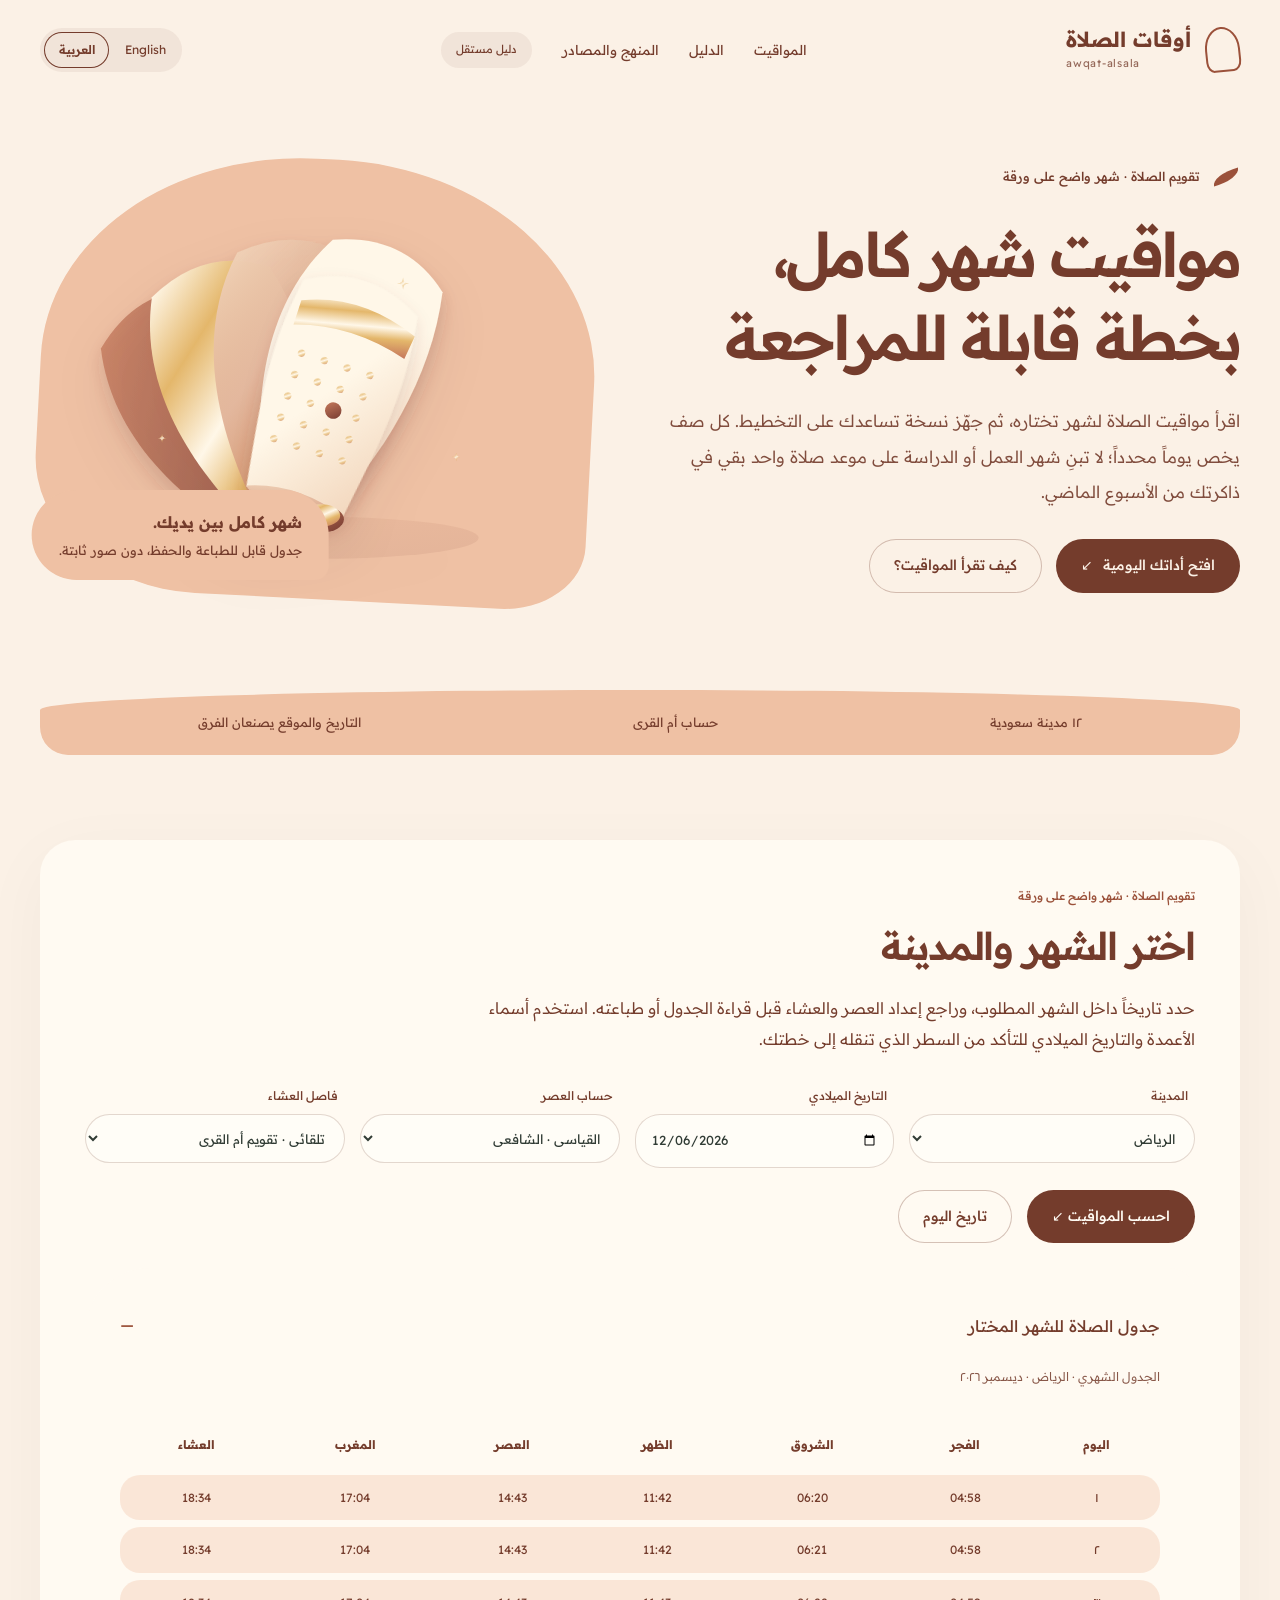
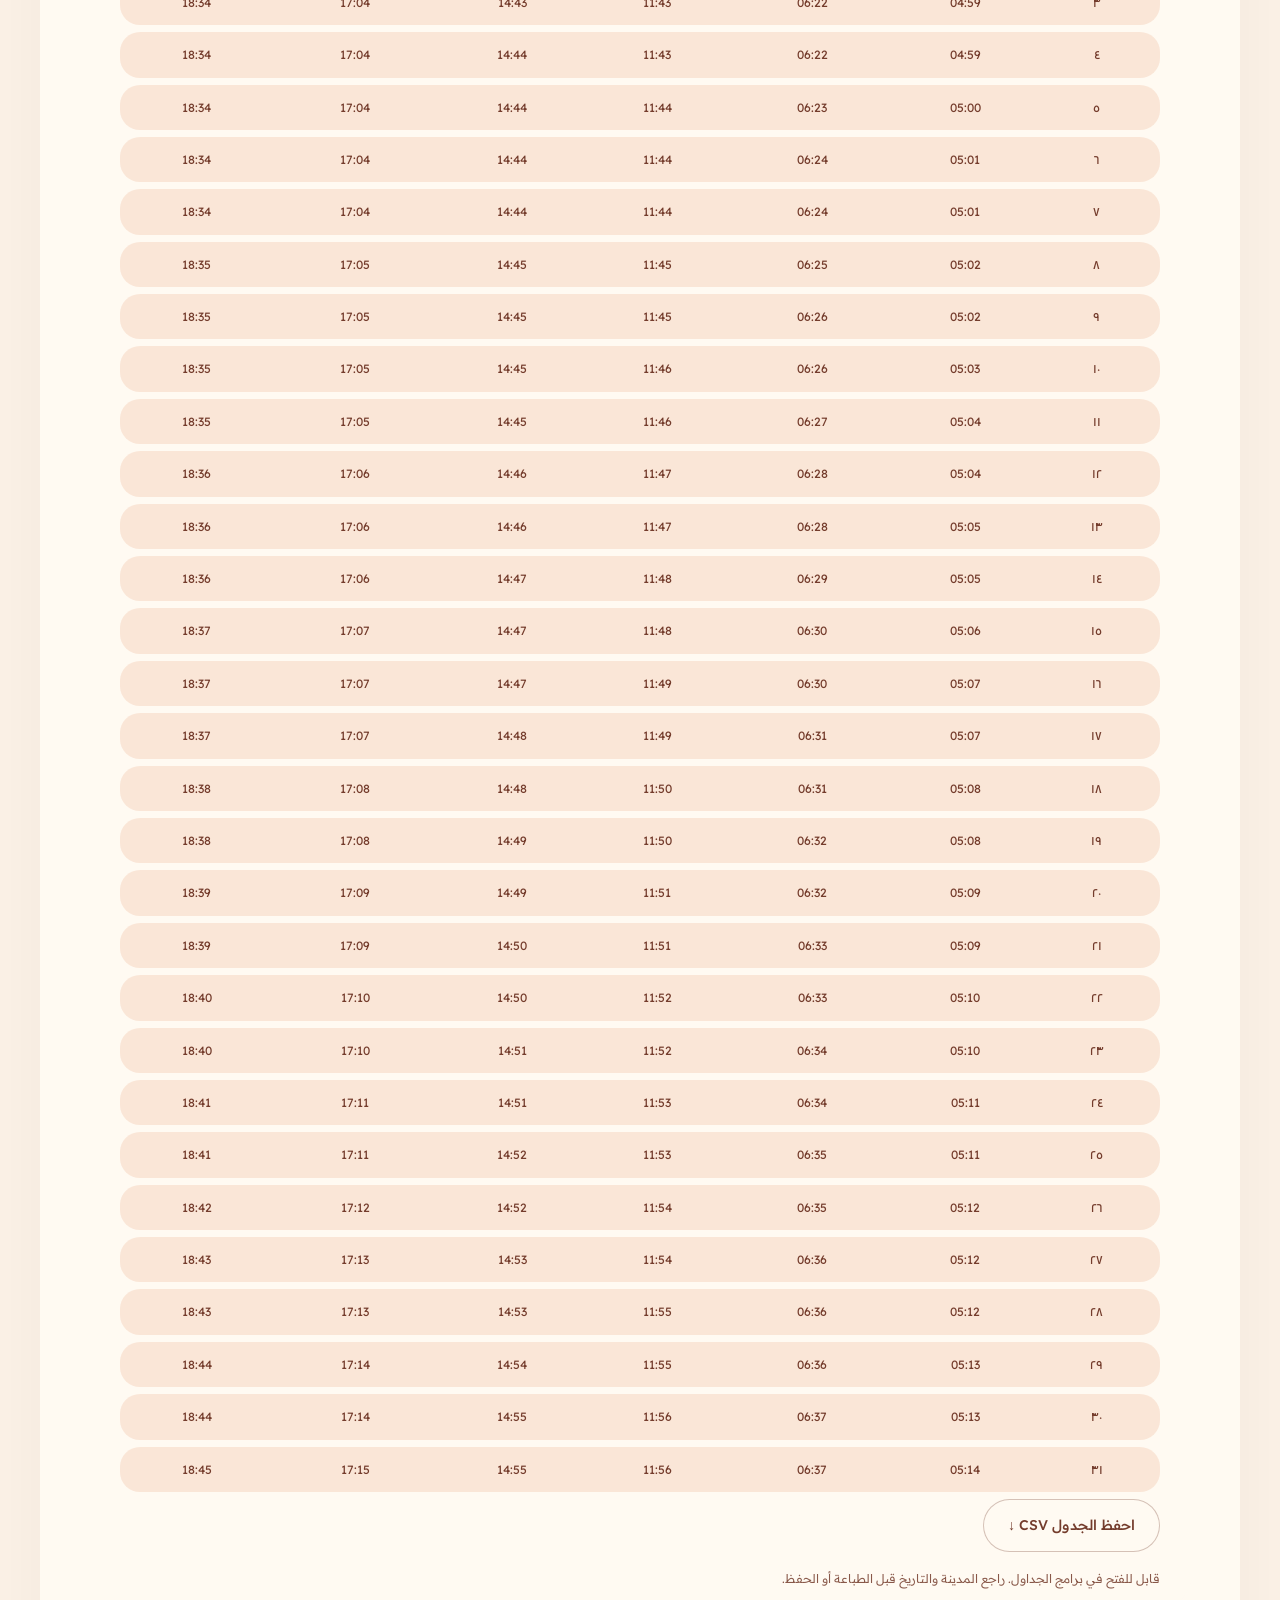
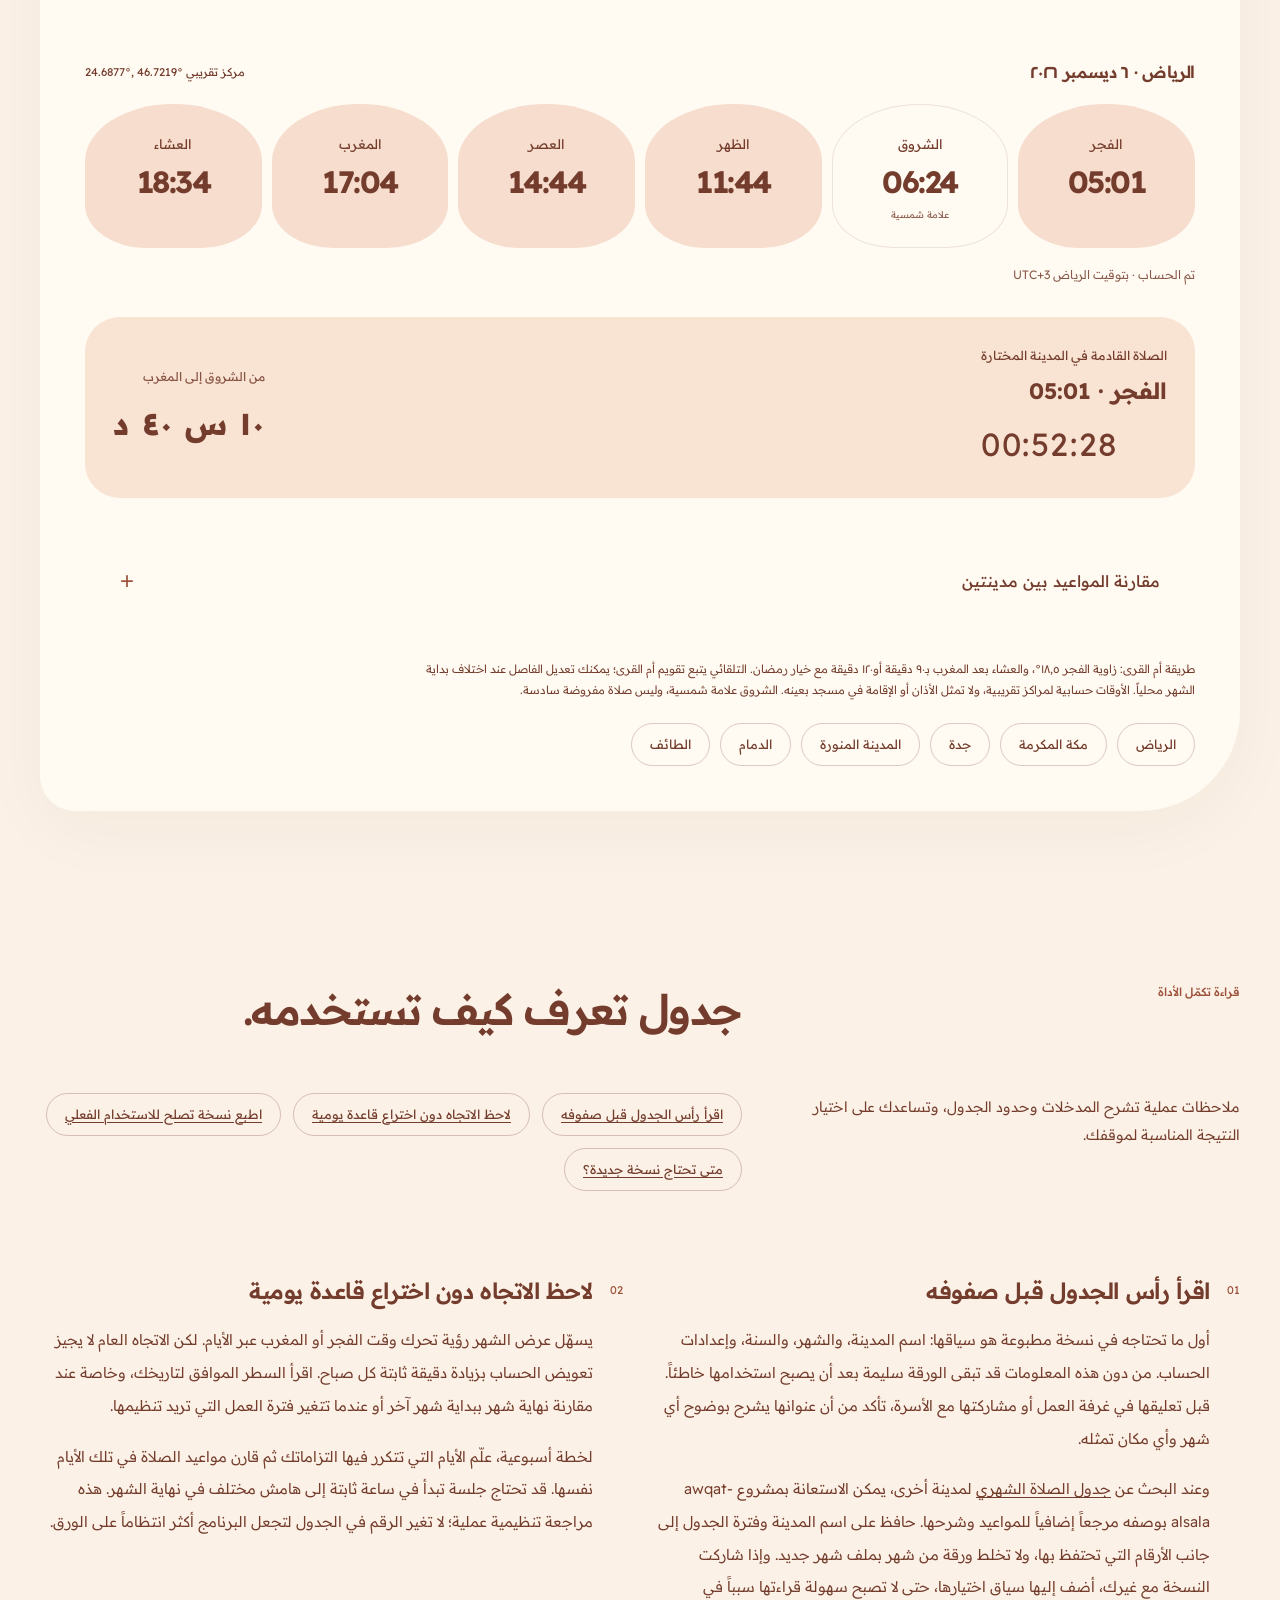
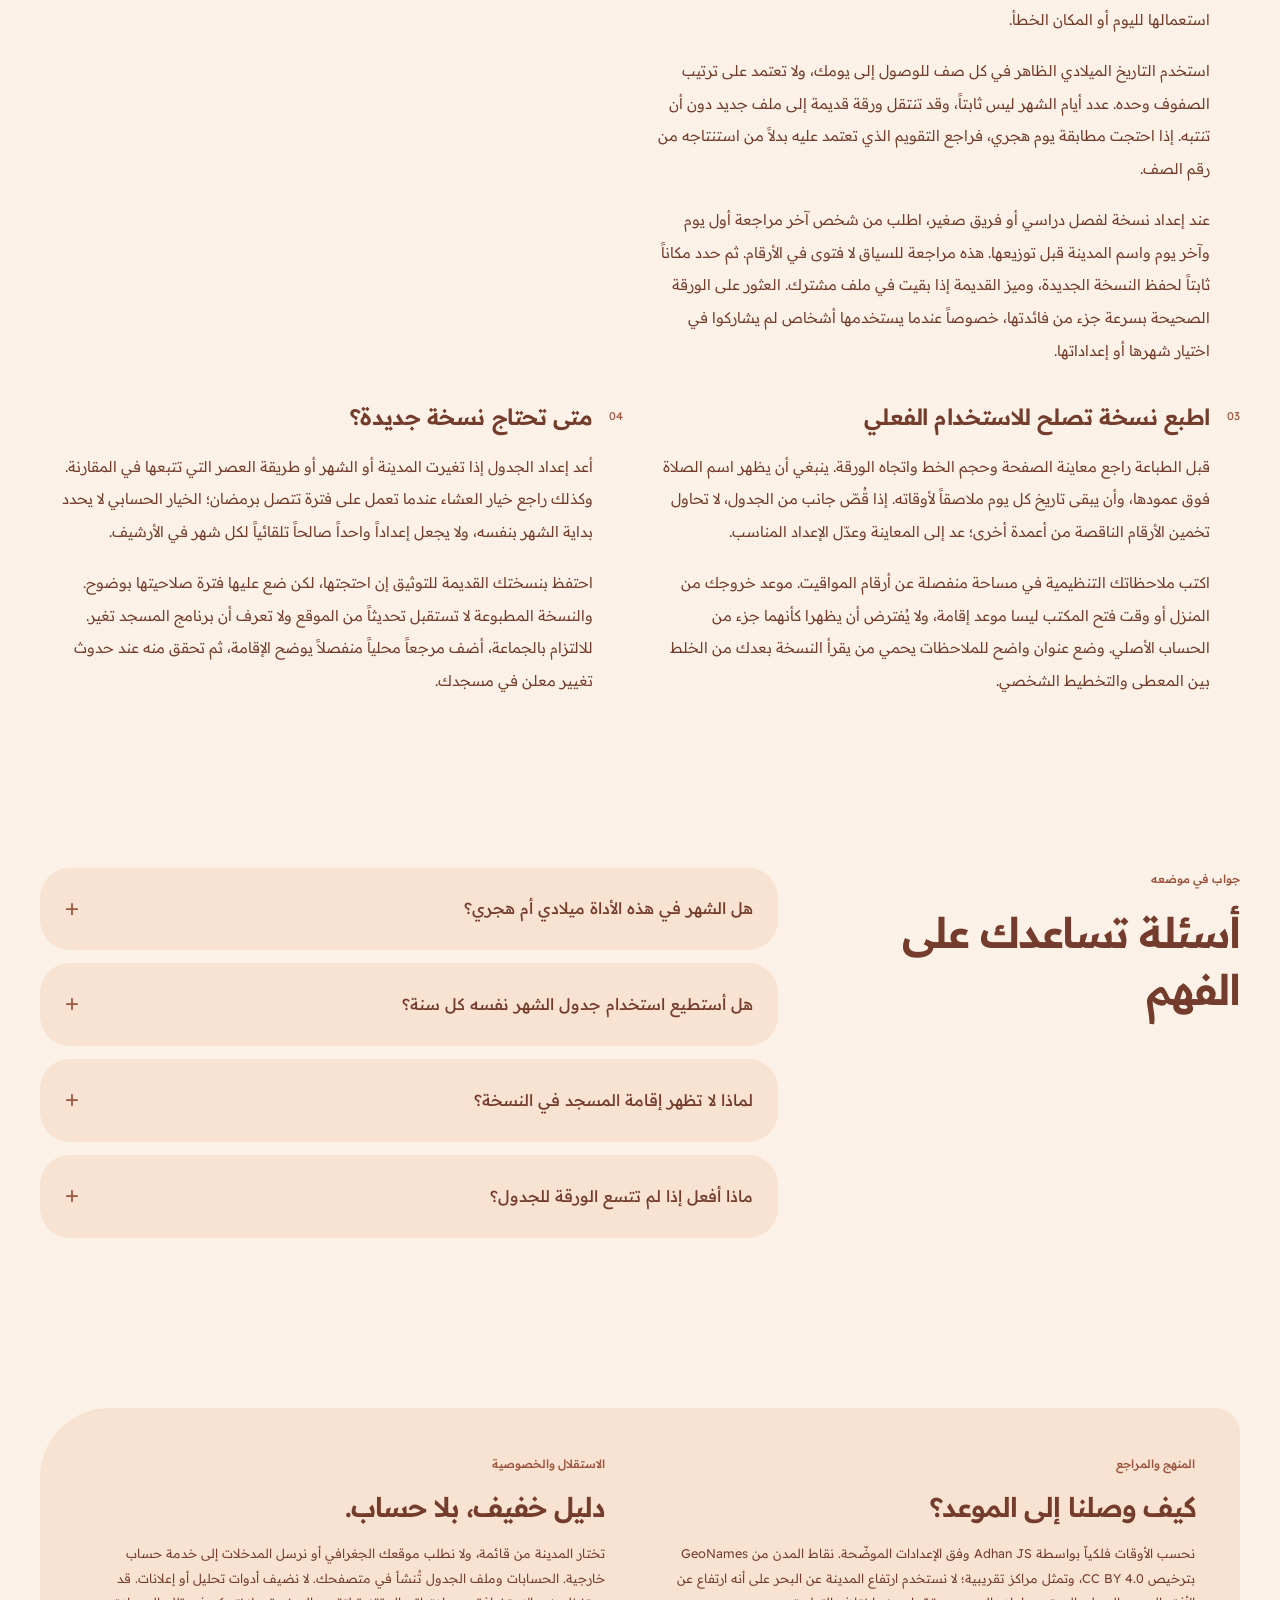
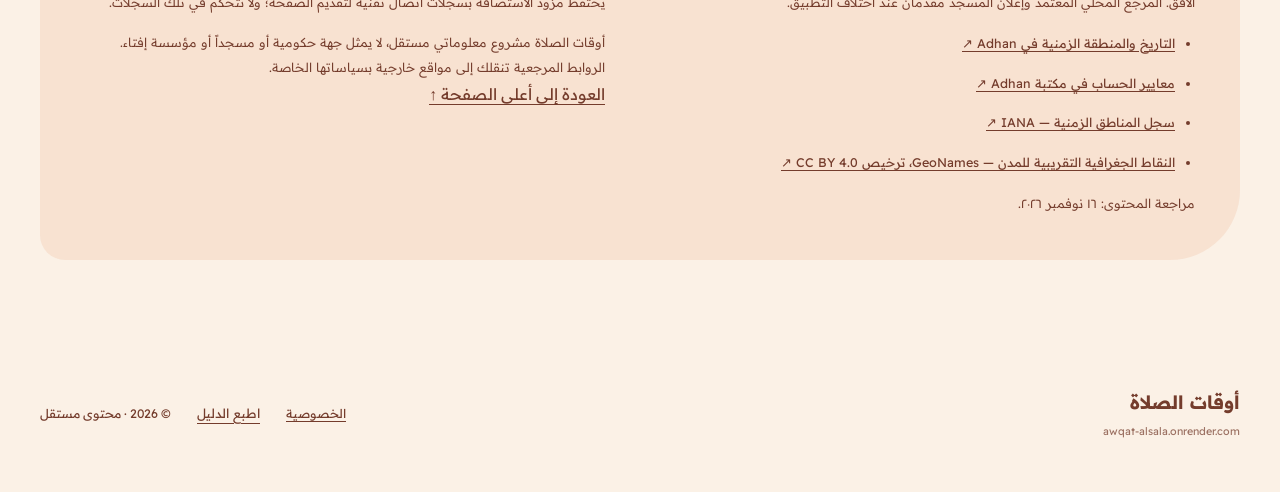
==== commit 66257df8: "Add contextual prayer guide references in Arabic and English" ====
--- a/render-awqat/index.html
+++ b/render-awqat/index.html
@@ -1,2 +1,3 @@
 <!doctype html>
-<html lang="ar" dir="rtl"><head><meta charset="utf-8"><meta name="viewport" content="width=device-width,initial-scale=1"><title>جدول الصلاة الشهري في السعودية: افهم الشهر قبل طباعته | awqat-alsala</title><meta name="description" content="اقرأ مواقيت الصلاة لشهر تختاره، ثم جهّز نسخة تساعدك على التخطيط. كل صف يخص يوماً محدداً؛ لا تبنِ شهر العمل أو الدراسة على موعد صلاة واحد بقي في ذاكرتك من الأسبوع الماضي."><meta name="robots" content="index,follow,max-image-preview:large"><link rel="canonical" href="https://awqat-alsala.onrender.com/"><meta name="theme-color" content="#fbf1e6"><meta property="og:type" content="website"><meta property="og:title" content="جدول الصلاة الشهري في السعودية: افهم الشهر قبل طباعته | awqat-alsala"><meta property="og:description" content="اقرأ مواقيت الصلاة لشهر تختاره، ثم جهّز نسخة تساعدك على التخطيط. كل صف يخص يوماً محدداً؛ لا تبنِ شهر العمل أو الدراسة على موعد صلاة واحد بقي في ذاكرتك من الأسبوع الماضي."><meta property="og:url" content="https://awqat-alsala.onrender.com/"><meta property="og:locale" content="ar_SA"><meta name="twitter:card" content="summary"><link rel="icon" href="./assets/icon.svg" type="image/svg+xml"><link rel="preload" href="./assets/readex-pro.ttf" as="font" type="font/ttf" crossorigin=""><link rel="stylesheet" href="./assets/style.css"><script type="application/ld+json">{"@context":"https://schema.org","@graph":[{"@type":"WebSite","@id":"https://awqat-alsala.onrender.com/#website","url":"https://awqat-alsala.onrender.com/","name":"أوقات الصلاة","inLanguage":"ar"},{"@type":"WebPage","@id":"https://awqat-alsala.onrender.com/#webpage","url":"https://awqat-alsala.onrender.com/","name":"جدول الصلاة الشهري في السعودية: افهم الشهر قبل طباعته | awqat-alsala","description":"اقرأ مواقيت الصلاة لشهر تختاره، ثم جهّز نسخة تساعدك على التخطيط. كل صف يخص يوماً محدداً؛ لا تبنِ شهر العمل أو الدراسة على موعد صلاة واحد بقي في ذاكرتك من الأسبوع الماضي.","inLanguage":"ar","dateModified":"2026-11-16","isPartOf":{"@id":"https://awqat-alsala.onrender.com/#website"},"hasPart":[{"@type":"CreativeWork","name":"اقرأ رأس الجدول قبل صفوفه","url":"https://awqat-alsala.onrender.com/#guide-0","inLanguage":"ar"},{"@type":"CreativeWork","name":"لاحظ الاتجاه دون اختراع قاعدة يومية","url":"https://awqat-alsala.onrender.com/#guide-1","inLanguage":"ar"},{"@type":"CreativeWork","name":"اطبع نسخة تصلح للاستخدام الفعلي","url":"https://awqat-alsala.onrender.com/#guide-2","inLanguage":"ar"},{"@type":"CreativeWork","name":"متى تحتاج نسخة جديدة؟","url":"https://awqat-alsala.onrender.com/#guide-3","inLanguage":"ar"}]}]}</script><script type="module" src="./assets/app.mjs"></script><link href="https://awqat-alsala.onrender.com/" hreflang="ar" rel="alternate"><link href="https://awqat-alsala.onrender.com/en/" hreflang="en" rel="alternate"><link href="https://awqat-alsala.onrender.com/" hreflang="x-default" rel="alternate"><link href="./assets/languages.css" data-language-styles="" rel="stylesheet"></head><body class="awqat design-3" data-focus="month-calendar"><a href="#main" class="skip">انتقل إلى المحتوى</a><header class="site-header wrap"><a class="brand" href="#main" aria-label="أوقات الصلاة، الرئيسية"><span class="brand-mark" aria-hidden="true"></span><span><strong>أوقات الصلاة</strong><small>awqat-alsala</small></span></a><nav class="site-nav" aria-label="التنقل الرئيسي"><a href="#tool">المواقيت</a><a href="#guide">الدليل</a><a class="nav-method" href="#sources">المنهج والمصادر</a><span class="nav-tip">دليل مستقل</span></nav><nav class="language-switch" aria-label="تغيير اللغة"><a href="https://awqat-alsala.onrender.com/" lang="ar" hreflang="ar" dir="rtl" aria-current="page">العربية</a><a href="https://awqat-alsala.onrender.com/en/" lang="en" hreflang="en">English</a></nav></header><main id="main"><section class="hero wrap" aria-label="المواقيت والدليل" data-composition="calendar"><div class="hero-copy"><p class="eyebrow">تقويم الصلاة · شهر واضح على ورقة</p><h1>مواقيت شهر كامل، بخطة قابلة للمراجعة</h1><p class="hero-intro">اقرأ مواقيت الصلاة لشهر تختاره، ثم جهّز نسخة تساعدك على التخطيط. كل صف يخص يوماً محدداً؛ لا تبنِ شهر العمل أو الدراسة على موعد صلاة واحد بقي في ذاكرتك من الأسبوع الماضي.</p><div class="hero-actions"><a class="btn" href="#tool">افتح أداتك اليومية <span aria-hidden="true">↙</span></a><a class="btn btn-quiet" href="#guide">كيف تقرأ المواقيت؟</a></div></div><div class="hero-art"><img src="./assets/hero.svg" alt="" width="640" height="560" fetchpriority="high"><p class="art-label">المدينة · التاريخ · طريقة الحساب</p><aside class="hero-detail"><strong>شهر كامل بين يديك.</strong>جدول قابل للطباعة والحفظ، دون صور ثابتة.</aside></div></section><div class="top-ribbon wrap" aria-label="عن الدليل"><span>١٢ مدينة سعودية</span><span>حساب أم القرى</span><span>التاريخ والموقع يصنعان الفرق</span></div><section id="tool" class="section wrap"><div class="tool-panel"><div class="section-head"><span class="section-kicker">تقويم الصلاة · شهر واضح على ورقة</span><h2>اختر الشهر والمدينة</h2><p>حدد تاريخاً داخل الشهر المطلوب، وراجع إعداد العصر والعشاء قبل قراءة الجدول أو طباعته. استخدم أسماء الأعمدة والتاريخ الميلادي للتأكد من السطر الذي تنقله إلى خطتك.</p></div><form id="prayer-form"><div class="fields"><div class="field"><label for="city">المدينة</label><select name="city" id="city"><option value="riyadh" selected>الرياض</option><option value="makkah">مكة المكرمة</option><option value="jeddah">جدة</option><option value="madinah">المدينة المنورة</option><option value="dammam">الدمام</option><option value="taif">الطائف</option><option value="tabuk">تبوك</option><option value="buraydah">بريدة</option><option value="abha">أبها</option><option value="hail">حائل</option><option value="najran">نجران</option><option value="jazan">جازان</option></select></div><div class="field"><label for="date">التاريخ الميلادي</label><input type="date" name="date" id="date" value="2026-11-16" min="2020-01-01" max="2035-12-31" required></div><div class="field"><label for="asr">حساب العصر</label><select name="asr" id="asr"><option value="shafi">القياسي · الشافعي</option><option value="hanafi">الحنفي</option></select></div><div class="field"><label for="ramadan">فاصل العشاء</label><select name="ramadan" id="ramadan"><option value="auto">تلقائي · تقويم أم القرى</option><option value="off">٩٠ دقيقة</option><option value="on">١٢٠ دقيقة · رمضان</option></select></div></div><div class="form-actions"><button type="submit" class="btn" disabled>احسب المواقيت ↙</button><button type="button" class="btn btn-quiet" id="today-button">تاريخ اليوم</button><p id="form-error" class="form-error" role="alert"></p></div></form><details class="calendar-details" open><summary>جدول الصلاة للشهر المختار</summary><p class="small-note" id="month-caption">الجدول الشهري · الرياض · نوفمبر ٢٠٢٦</p><div class="table-shell" tabindex="0" role="region" aria-label="جدول المواقيت الشهري، يمكن تمريره أفقياً"><table class="month-table"><thead><tr><th scope="col">اليوم</th><th scope="col">الفجر</th><th scope="col">الشروق</th><th scope="col">الظهر</th><th scope="col">العصر</th><th scope="col">المغرب</th><th scope="col">العشاء</th></tr></thead><tbody id="month-body"><tr><td>1</td><td><bdi>04:41</bdi></td><td><bdi>06:00</bdi></td><td><bdi>11:37</bdi></td><td><bdi>14:49</bdi></td><td><bdi>17:13</bdi></td><td><bdi>18:43</bdi></td></tr><tr><td>2</td><td><bdi>04:41</bdi></td><td><bdi>06:01</bdi></td><td><bdi>11:37</bdi></td><td><bdi>14:48</bdi></td><td><bdi>17:12</bdi></td><td><bdi>18:42</bdi></td></tr><tr><td>3</td><td><bdi>04:42</bdi></td><td><bdi>06:01</bdi></td><td><bdi>11:37</bdi></td><td><bdi>14:48</bdi></td><td><bdi>17:12</bdi></td><td><bdi>18:42</bdi></td></tr><tr><td>4</td><td><bdi>04:42</bdi></td><td><bdi>06:02</bdi></td><td><bdi>11:37</bdi></td><td><bdi>14:48</bdi></td><td><bdi>17:11</bdi></td><td><bdi>18:41</bdi></td></tr><tr><td>5</td><td><bdi>04:43</bdi></td><td><bdi>06:02</bdi></td><td><bdi>11:37</bdi></td><td><bdi>14:47</bdi></td><td><bdi>17:11</bdi></td><td><bdi>18:41</bdi></td></tr><tr><td>6</td><td><bdi>04:43</bdi></td><td><bdi>06:03</bdi></td><td><bdi>11:37</bdi></td><td><bdi>14:47</bdi></td><td><bdi>17:10</bdi></td><td><bdi>18:40</bdi></td></tr><tr><td>7</td><td><bdi>04:44</bdi></td><td><bdi>06:04</bdi></td><td><bdi>11:37</bdi></td><td><bdi>14:46</bdi></td><td><bdi>17:10</bdi></td><td><bdi>18:40</bdi></td></tr><tr><td>8</td><td><bdi>04:44</bdi></td><td><bdi>06:04</bdi></td><td><bdi>11:37</bdi></td><td><bdi>14:46</bdi></td><td><bdi>17:09</bdi></td><td><bdi>18:39</bdi></td></tr><tr><td>9</td><td><bdi>04:45</bdi></td><td><bdi>06:05</bdi></td><td><bdi>11:37</bdi></td><td><bdi>14:46</bdi></td><td><bdi>17:09</bdi></td><td><bdi>18:39</bdi></td></tr><tr><td>10</td><td><bdi>04:45</bdi></td><td><bdi>06:06</bdi></td><td><bdi>11:37</bdi></td><td><bdi>14:45</bdi></td><td><bdi>17:08</bdi></td><td><bdi>18:38</bdi></td></tr><tr><td>11</td><td><bdi>04:46</bdi></td><td><bdi>06:06</bdi></td><td><bdi>11:37</bdi></td><td><bdi>14:45</bdi></td><td><bdi>17:08</bdi></td><td><bdi>18:38</bdi></td></tr><tr><td>12</td><td><bdi>04:46</bdi></td><td><bdi>06:07</bdi></td><td><bdi>11:37</bdi></td><td><bdi>14:45</bdi></td><td><bdi>17:07</bdi></td><td><bdi>18:37</bdi></td></tr><tr><td>13</td><td><bdi>04:47</bdi></td><td><bdi>06:08</bdi></td><td><bdi>11:37</bdi></td><td><bdi>14:45</bdi></td><td><bdi>17:07</bdi></td><td><bdi>18:37</bdi></td></tr><tr><td>14</td><td><bdi>04:47</bdi></td><td><bdi>06:08</bdi></td><td><bdi>11:38</bdi></td><td><bdi>14:44</bdi></td><td><bdi>17:06</bdi></td><td><bdi>18:36</bdi></td></tr><tr><td>15</td><td><bdi>04:48</bdi></td><td><bdi>06:09</bdi></td><td><bdi>11:38</bdi></td><td><bdi>14:44</bdi></td><td><bdi>17:06</bdi></td><td><bdi>18:36</bdi></td></tr><tr><td>16</td><td><bdi>04:49</bdi></td><td><bdi>06:10</bdi></td><td><bdi>11:38</bdi></td><td><bdi>14:44</bdi></td><td><bdi>17:06</bdi></td><td><bdi>18:36</bdi></td></tr><tr><td>17</td><td><bdi>04:49</bdi></td><td><bdi>06:10</bdi></td><td><bdi>11:38</bdi></td><td><bdi>14:44</bdi></td><td><bdi>17:05</bdi></td><td><bdi>18:35</bdi></td></tr><tr><td>18</td><td><bdi>04:50</bdi></td><td><bdi>06:11</bdi></td><td><bdi>11:38</bdi></td><td><bdi>14:44</bdi></td><td><bdi>17:05</bdi></td><td><bdi>18:35</bdi></td></tr><tr><td>19</td><td><bdi>04:50</bdi></td><td><bdi>06:12</bdi></td><td><bdi>11:38</bdi></td><td><bdi>14:43</bdi></td><td><bdi>17:05</bdi></td><td><bdi>18:35</bdi></td></tr><tr><td>20</td><td><bdi>04:51</bdi></td><td><bdi>06:13</bdi></td><td><bdi>11:39</bdi></td><td><bdi>14:43</bdi></td><td><bdi>17:05</bdi></td><td><bdi>18:35</bdi></td></tr><tr><td>21</td><td><bdi>04:52</bdi></td><td><bdi>06:13</bdi></td><td><bdi>11:39</bdi></td><td><bdi>14:43</bdi></td><td><bdi>17:04</bdi></td><td><bdi>18:34</bdi></td></tr><tr><td>22</td><td><bdi>04:52</bdi></td><td><bdi>06:14</bdi></td><td><bdi>11:39</bdi></td><td><bdi>14:43</bdi></td><td><bdi>17:04</bdi></td><td><bdi>18:34</bdi></td></tr><tr><td>23</td><td><bdi>04:53</bdi></td><td><bdi>06:15</bdi></td><td><bdi>11:39</bdi></td><td><bdi>14:43</bdi></td><td><bdi>17:04</bdi></td><td><bdi>18:34</bdi></td></tr><tr><td>24</td><td><bdi>04:53</bdi></td><td><bdi>06:15</bdi></td><td><bdi>11:40</bdi></td><td><bdi>14:43</bdi></td><td><bdi>17:04</bdi></td><td><bdi>18:34</bdi></td></tr><tr><td>25</td><td><bdi>04:54</bdi></td><td><bdi>06:16</bdi></td><td><bdi>11:40</bdi></td><td><bdi>14:43</bdi></td><td><bdi>17:04</bdi></td><td><bdi>18:34</bdi></td></tr><tr><td>26</td><td><bdi>04:55</bdi></td><td><bdi>06:17</bdi></td><td><bdi>11:40</bdi></td><td><bdi>14:43</bdi></td><td><bdi>17:04</bdi></td><td><bdi>18:34</bdi></td></tr><tr><td>27</td><td><bdi>04:55</bdi></td><td><bdi>06:18</bdi></td><td><bdi>11:41</bdi></td><td><bdi>14:43</bdi></td><td><bdi>17:04</bdi></td><td><bdi>18:34</bdi></td></tr><tr><td>28</td><td><bdi>04:56</bdi></td><td><bdi>06:18</bdi></td><td><bdi>11:41</bdi></td><td><bdi>14:43</bdi></td><td><bdi>17:04</bdi></td><td><bdi>18:34</bdi></td></tr><tr><td>29</td><td><bdi>04:56</bdi></td><td><bdi>06:19</bdi></td><td><bdi>11:41</bdi></td><td><bdi>14:43</bdi></td><td><bdi>17:04</bdi></td><td><bdi>18:34</bdi></td></tr><tr><td>30</td><td><bdi>04:57</bdi></td><td><bdi>06:20</bdi></td><td><bdi>11:42</bdi></td><td><bdi>14:43</bdi></td><td><bdi>17:04</bdi></td><td><bdi>18:34</bdi></td></tr></tbody></table></div><button class="btn btn-quiet" id="download-calendar" type="button">احفظ الجدول CSV ↓</button><p class="small-note">قابل للفتح في برامج الجداول. راجع المدينة والتاريخ قبل الطباعة أو الحفظ.</p></details><div class="schedule-heading"><h3 id="schedule-title">الرياض · ١٦ نوفمبر ٢٠٢٦</h3><span class="coordinate-note">مركز تقريبي <bdi id="coordinates">24.6877°, 46.7219°</bdi></span></div><div class="times-row"><div class="time-pill"><span>الفجر</span><strong data-prayer="fajr">04:49</strong></div><div class="time-pill sunrise"><span>الشروق</span><strong data-prayer="sunrise">06:10</strong><small>علامة شمسية</small></div><div class="time-pill"><span>الظهر</span><strong data-prayer="dhuhr">11:38</strong></div><div class="time-pill"><span>العصر</span><strong data-prayer="asr">14:44</strong></div><div class="time-pill"><span>المغرب</span><strong data-prayer="maghrib">17:06</strong></div><div class="time-pill"><span>العشاء</span><strong data-prayer="isha">18:36</strong></div></div><p class="form-status" id="result-status" role="status">جدول محسوب للتاريخ المعروض · بتوقيت الرياض UTC+3</p><div class="result-extras"><div class="next-widget"><span>الصلاة القادمة في المدينة المختارة</span><strong id="next-prayer">العصر · 14:44</strong><bdi class="countdown" id="next-countdown">اختر اليوم للعدّ التنازلي</bdi></div><div><span class="small-note">من الشروق إلى المغرب</span><strong class="countdown" id="daylight-result">10 س 56 د</strong></div></div><details class="calendar-details"><summary>مقارنة المواعيد بين مدينتين</summary><div class="compare-panel"><div><span class="section-kicker">مدينتان، تاريخ واحد</span><h3>قارن المواعيد قبل أن تخطط</h3><p class="small-note">الفرق يوضح وقت المدينة الثانية مقارنة بالأولى، ولا يمثل مدة طريق.</p><div class="field" style="margin-top:18px"><label for="compare-city">المدينة الثانية</label><select id="compare-city"><option value="riyadh">الرياض</option><option value="makkah">مكة المكرمة</option><option value="jeddah" selected>جدة</option><option value="madinah">المدينة المنورة</option><option value="dammam">الدمام</option><option value="taif">الطائف</option><option value="tabuk">تبوك</option><option value="buraydah">بريدة</option><option value="abha">أبها</option><option value="hail">حائل</option><option value="najran">نجران</option><option value="jazan">جازان</option></select></div></div><div><p class="small-note" id="comparison-label">الرياض ← جدة · ١٦ نوفمبر ٢٠٢٦</p><div class="comparison-rows"><div class="comparison-row" data-comparison="fajr"><span>الفجر</span><bdi data-city-a="">04:49</bdi><bdi data-city-b="">05:16</bdi><small data-difference="">27 د لاحقاً</small></div><div class="comparison-row" data-comparison="dhuhr"><span>الظهر</span><bdi data-city-a="">11:38</bdi><bdi data-city-b="">12:08</bdi><small data-difference="">30 د لاحقاً</small></div><div class="comparison-row" data-comparison="asr"><span>العصر</span><bdi data-city-a="">14:44</bdi><bdi data-city-b="">15:18</bdi><small data-difference="">34 د لاحقاً</small></div><div class="comparison-row" data-comparison="maghrib"><span>المغرب</span><bdi data-city-a="">17:06</bdi><bdi data-city-b="">17:41</bdi><small data-difference="">35 د لاحقاً</small></div><div class="comparison-row" data-comparison="isha"><span>العشاء</span><bdi data-city-a="">18:36</bdi><bdi data-city-b="">19:11</bdi><small data-difference="">35 د لاحقاً</small></div></div></div></div></details><p class="tool-footnote">طريقة أم القرى: زاوية الفجر ١٨٫٥°، والعشاء بعد المغرب بـ٩٠ دقيقة أو١٢٠ دقيقة مع خيار رمضان. التلقائي يتبع تقويم أم القرى؛ يمكنك تعديل الفاصل عند اختلاف بداية الشهر محلياً. الأوقات حسابية لمراكز تقريبية، ولا تمثل الأذان أو الإقامة في مسجد بعينه. الشروق علامة شمسية، وليس صلاة مفروضة سادسة.</p><div class="city-pills" aria-label="اختيار سريع للمدينة"><button type="button" class="chip" data-city-pick="riyadh">الرياض</button><button type="button" class="chip" data-city-pick="makkah">مكة المكرمة</button><button type="button" class="chip" data-city-pick="jeddah">جدة</button><button type="button" class="chip" data-city-pick="madinah">المدينة المنورة</button><button type="button" class="chip" data-city-pick="dammam">الدمام</button><button type="button" class="chip" data-city-pick="taif">الطائف</button></div><noscript><p>الجدول أعلاه محسوب ليوم ١٦ نوفمبر ٢٠٢٦. لاختيار يوم أو مدينة أخرى، فعّل JavaScript. الدليل والمصادر متاحان دون تشغيله.</p></noscript></div></section><section id="guide" class="section wrap"><div class="guide-layout"><div class="guide-title"><span class="section-kicker">قراءة تكمّل الأداة</span><h2>جدول تعرف كيف تستخدمه.</h2><p>ملاحظات عملية تشرح المدخلات وحدود الجدول، وتساعدك على اختيار النتيجة المناسبة لموقفك.</p><div class="reading-strip"><a class="chip" href="#guide-0">اقرأ رأس الجدول قبل صفوفه</a><a class="chip" href="#guide-1">لاحظ الاتجاه دون اختراع قاعدة يومية</a><a class="chip" href="#guide-2">اطبع نسخة تصلح للاستخدام الفعلي</a><a class="chip" href="#guide-3">متى تحتاج نسخة جديدة؟</a></div></div><div class="guide-list"><article class="guide-article" id="guide-0"><span class="article-number" aria-hidden="true">01</span><h3>اقرأ رأس الجدول قبل صفوفه</h3><p>أول ما تحتاجه في نسخة مطبوعة هو سياقها: اسم المدينة، والشهر، والسنة، وإعدادات الحساب. من دون هذه المعلومات قد تبقى الورقة سليمة بعد أن يصبح استخدامها خاطئاً. قبل تعليقها في غرفة العمل أو مشاركتها مع الأسرة، تأكد من أن عنوانها يشرح بوضوح أي شهر وأي مكان تمثله.</p><p>استخدم التاريخ الميلادي الظاهر في كل صف للوصول إلى يومك، ولا تعتمد على ترتيب الصفوف وحده. عدد أيام الشهر ليس ثابتاً، وقد تنتقل ورقة قديمة إلى ملف جديد دون أن تنتبه. إذا احتجت مطابقة يوم هجري، فراجع التقويم الذي تعتمد عليه بدلاً من استنتاجه من رقم الصف.</p><p>عند إعداد نسخة لفصل دراسي أو فريق صغير، اطلب من شخص آخر مراجعة أول يوم وآخر يوم واسم المدينة قبل توزيعها. هذه مراجعة للسياق لا فتوى في الأرقام. ثم حدد مكاناً ثابتاً لحفظ النسخة الجديدة، وميز القديمة إذا بقيت في ملف مشترك. العثور على الورقة الصحيحة بسرعة جزء من فائدتها، خصوصاً عندما يستخدمها أشخاص لم يشاركوا في اختيار شهرها أو إعداداتها.</p></article><article class="guide-article" id="guide-1"><span class="article-number" aria-hidden="true">02</span><h3>لاحظ الاتجاه دون اختراع قاعدة يومية</h3><p>يسهّل عرض الشهر رؤية تحرك وقت الفجر أو المغرب عبر الأيام. لكن الاتجاه العام لا يجيز تعويض الحساب بزيادة دقيقة ثابتة كل صباح. اقرأ السطر الموافق لتاريخك، وخاصة عند مقارنة نهاية شهر ببداية شهر آخر أو عندما تتغير فترة العمل التي تريد تنظيمها.</p><p>لخطة أسبوعية، علّم الأيام التي تتكرر فيها التزاماتك ثم قارن مواعيد الصلاة في تلك الأيام نفسها. قد تحتاج جلسة تبدأ في ساعة ثابتة إلى هامش مختلف في نهاية الشهر. هذه مراجعة تنظيمية عملية؛ لا تغير الرقم في الجدول لتجعل البرنامج أكثر انتظاماً على الورق.</p></article><article class="guide-article" id="guide-2"><span class="article-number" aria-hidden="true">03</span><h3>اطبع نسخة تصلح للاستخدام الفعلي</h3><p>قبل الطباعة راجع معاينة الصفحة وحجم الخط واتجاه الورقة. ينبغي أن يظهر اسم الصلاة فوق عمودها، وأن يبقى تاريخ كل يوم ملاصقاً لأوقاته. إذا قُصّ جانب من الجدول، لا تحاول تخمين الأرقام الناقصة من أعمدة أخرى؛ عد إلى المعاينة وعدّل الإعداد المناسب.</p><p>اكتب ملاحظاتك التنظيمية في مساحة منفصلة عن أرقام المواقيت. موعد خروجك من المنزل أو وقت فتح المكتب ليسا موعد إقامة، ولا يُفترض أن يظهرا كأنهما جزء من الحساب الأصلي. وضع عنوان واضح للملاحظات يحمي من يقرأ النسخة بعدك من الخلط بين المعطى والتخطيط الشخصي.</p></article><article class="guide-article" id="guide-3"><span class="article-number" aria-hidden="true">04</span><h3>متى تحتاج نسخة جديدة؟</h3><p>أعد إعداد الجدول إذا تغيرت المدينة أو الشهر أو طريقة العصر التي تتبعها في المقارنة. وكذلك راجع خيار العشاء عندما تعمل على فترة تتصل برمضان؛ الخيار الحسابي لا يحدد بداية الشهر بنفسه، ولا يجعل إعداداً واحداً صالحاً تلقائياً لكل شهر في الأرشيف.</p><p>احتفظ بنسختك القديمة للتوثيق إن احتجتها، لكن ضع عليها فترة صلاحيتها بوضوح. والنسخة المطبوعة لا تستقبل تحديثاً من الموقع ولا تعرف أن برنامج المسجد تغير. للالتزام بالجماعة، أضف مرجعاً محلياً منفصلاً يوضح الإقامة، ثم تحقق منه عند حدوث تغيير معلن في مسجدك.</p></article></div></div></section><section id="faq" class="section wrap"><div class="faq-layout"><div><span class="section-kicker">جواب في موضعه</span><h2>أسئلة تساعدك على الفهم</h2></div><div class="faq-list"><details><summary>هل الشهر في هذه الأداة ميلادي أم هجري؟</summary><p>مدخل التاريخ والجدول هنا ميلاديان. إذا كنت تخطط لمناسبة هجرية، طابق يومها مع التقويم أو الإعلان المعتمد لديك قبل اختيار التاريخ والاحتفاظ بالنسخة.</p></details><details><summary>هل أستطيع استخدام جدول الشهر نفسه كل سنة؟</summary><p>اختر السنة المطلوبة عند إعداد الجدول، ولا تعتبر اسم الشهر وحده سياقاً كافياً. النسخة التي تستخدمها يجب أن تحمل السنة والمدينة والإعدادات التي أُنتجت بها.</p></details><details><summary>لماذا لا تظهر إقامة المسجد في النسخة؟</summary><p>لأن الجدول يحسب مواعيد الصلاة المرجعية، وليس برنامج مسجد محدد. إذا أضفت إقامة معلنة، ميزها كمعلومة محلية مستقلة مع تاريخ مراجعتها.</p></details><details><summary>ماذا أفعل إذا لم تتسع الورقة للجدول؟</summary><p>راجع معاينة الطباعة وغيّر اتجاه الورقة أو مقياسها بما يحفظ وضوح العناوين والأرقام. لا تعتمد على نسخة قُطع منها عمود أو فُصل فيها اليوم عن أوقاته.</p></details></div></div></section><section id="sources" class="section wrap"><div class="sources-layout"><div><span class="section-kicker">المنهج والمراجع</span><h2>كيف وصلنا إلى الموعد؟</h2><p>نحسب الأوقات فلكياً بواسطة Adhan JS وفق الإعدادات الموضّحة. نقاط المدن من GeoNames بترخيص CC BY 4.0، وتمثل مراكز تقريبية؛ لا نستخدم ارتفاع المدينة عن البحر على أنه ارتفاع عن الأفق. المرجع المحلي المعتمد وإعلان المسجد مقدّمان عند اختلاف التطبيق.</p><ul><li><a href="https://github.com/batoulapps/adhan-js/blob/develop/README.md" target="_blank" rel="noopener noreferrer">التاريخ والمنطقة الزمنية في Adhan ↗</a></li><li><a href="https://github.com/batoulapps/adhan-js/blob/develop/METHODS.md" target="_blank" rel="noopener noreferrer">معايير الحساب في مكتبة Adhan ↗</a></li><li><a href="https://data.iana.org/time-zones/tzdb/asia" target="_blank" rel="noopener noreferrer">سجل المناطق الزمنية — IANA ↗</a></li><li><a href="https://www.geonames.org/" target="_blank" rel="noopener noreferrer">النقاط الجغرافية التقريبية للمدن — GeoNames، ترخيص CC BY 4.0 ↗</a></li></ul><p>مراجعة المحتوى: ١٦ نوفمبر ٢٠٢٦.</p></div><div id="privacy"><span class="section-kicker">الاستقلال والخصوصية</span><h2>دليل خفيف، بلا حساب.</h2><p>تختار المدينة من قائمة، ولا نطلب موقعك الجغرافي أو نرسل المدخلات إلى خدمة حساب خارجية. الحسابات وملف الجدول تُنشأ في متصفحك. لا نضيف أدوات تحليل أو إعلانات. قد يحتفظ مزود الاستضافة بسجلات اتصال تقنية لتقديم الصفحة؛ ولا نتحكم في تلك السجلات.</p><p>أوقات الصلاة مشروع معلوماتي مستقل، لا يمثل جهة حكومية أو مسجداً أو مؤسسة إفتاء. الروابط المرجعية تنقلك إلى مواقع خارجية بسياساتها الخاصة.</p><a href="#main">العودة إلى أعلى الصفحة ↑</a></div></div></section></main><footer class="site-footer wrap"><div><strong>أوقات الصلاة</strong><small>awqat-alsala.onrender.com</small></div><div class="footer-actions"><a href="#privacy">الخصوصية</a><button type="button" class="text-button" id="print-page">اطبع الدليل</button><span>© 2026 · محتوى مستقل</span></div></footer></body></html>+<html lang="ar" dir="rtl"><head><meta charset="utf-8"><meta name="viewport" content="width=device-width,initial-scale=1"><title>جدول الصلاة الشهري في السعودية: افهم الشهر قبل طباعته | awqat-alsala</title><meta name="description" content="اقرأ مواقيت الصلاة لشهر تختاره، ثم جهّز نسخة تساعدك على التخطيط. كل صف يخص يوماً محدداً؛ لا تبنِ شهر العمل أو الدراسة على موعد صلاة واحد بقي في ذاكرتك من الأسبوع الماضي."><meta name="robots" content="index,follow,max-image-preview:large"><link rel="canonical" href="https://awqat-alsala.onrender.com/"><meta name="theme-color" content="#fbf1e6"><meta property="og:type" content="website"><meta property="og:title" content="جدول الصلاة الشهري في السعودية: افهم الشهر قبل طباعته | awqat-alsala"><meta property="og:description" content="اقرأ مواقيت الصلاة لشهر تختاره، ثم جهّز نسخة تساعدك على التخطيط. كل صف يخص يوماً محدداً؛ لا تبنِ شهر العمل أو الدراسة على موعد صلاة واحد بقي في ذاكرتك من الأسبوع الماضي."><meta property="og:url" content="https://awqat-alsala.onrender.com/"><meta property="og:locale" content="ar_SA"><meta name="twitter:card" content="summary"><link rel="icon" href="./assets/icon.svg" type="image/svg+xml"><link rel="preload" href="./assets/readex-pro.ttf" as="font" type="font/ttf" crossorigin=""><link rel="stylesheet" href="./assets/style.css"><script type="application/ld+json">{"@context":"https://schema.org","@graph":[{"@type":"WebSite","@id":"https://awqat-alsala.onrender.com/#website","url":"https://awqat-alsala.onrender.com/","name":"أوقات الصلاة","inLanguage":"ar"},{"@type":"WebPage","@id":"https://awqat-alsala.onrender.com/#webpage","url":"https://awqat-alsala.onrender.com/","name":"جدول الصلاة الشهري في السعودية: افهم الشهر قبل طباعته | awqat-alsala","description":"اقرأ مواقيت الصلاة لشهر تختاره، ثم جهّز نسخة تساعدك على التخطيط. كل صف يخص يوماً محدداً؛ لا تبنِ شهر العمل أو الدراسة على موعد صلاة واحد بقي في ذاكرتك من الأسبوع الماضي.","inLanguage":"ar","dateModified":"2026-11-16","isPartOf":{"@id":"https://awqat-alsala.onrender.com/#website"},"hasPart":[{"@type":"CreativeWork","name":"اقرأ رأس الجدول قبل صفوفه","url":"https://awqat-alsala.onrender.com/#guide-0","inLanguage":"ar"},{"@type":"CreativeWork","name":"لاحظ الاتجاه دون اختراع قاعدة يومية","url":"https://awqat-alsala.onrender.com/#guide-1","inLanguage":"ar"},{"@type":"CreativeWork","name":"اطبع نسخة تصلح للاستخدام الفعلي","url":"https://awqat-alsala.onrender.com/#guide-2","inLanguage":"ar"},{"@type":"CreativeWork","name":"متى تحتاج نسخة جديدة؟","url":"https://awqat-alsala.onrender.com/#guide-3","inLanguage":"ar"}]}]}</script><script type="module" src="./assets/app.mjs"></script><link href="https://awqat-alsala.onrender.com/" hreflang="ar" rel="alternate"><link href="https://awqat-alsala.onrender.com/en/" hreflang="en" rel="alternate"><link href="https://awqat-alsala.onrender.com/" hreflang="x-default" rel="alternate"><link href="./assets/languages.css" data-language-styles="" rel="stylesheet"></head><body class="awqat design-3" data-focus="month-calendar"><a href="#main" class="skip">انتقل إلى المحتوى</a><header class="site-header wrap"><a class="brand" href="#main" aria-label="أوقات الصلاة، الرئيسية"><span class="brand-mark" aria-hidden="true"></span><span><strong>أوقات الصلاة</strong><small>awqat-alsala</small></span></a><nav class="site-nav" aria-label="التنقل الرئيسي"><a href="#tool">المواقيت</a><a href="#guide">الدليل</a><a class="nav-method" href="#sources">المنهج والمصادر</a><span class="nav-tip">دليل مستقل</span></nav><nav class="language-switch" aria-label="تغيير اللغة"><a href="https://awqat-alsala.onrender.com/" lang="ar" hreflang="ar" dir="rtl" aria-current="page">العربية</a><a href="https://awqat-alsala.onrender.com/en/" lang="en" hreflang="en">English</a></nav></header><main id="main"><section class="hero wrap" aria-label="المواقيت والدليل" data-composition="calendar"><div class="hero-copy"><p class="eyebrow">تقويم الصلاة · شهر واضح على ورقة</p><h1>مواقيت شهر كامل، بخطة قابلة للمراجعة</h1><p class="hero-intro">اقرأ مواقيت الصلاة لشهر تختاره، ثم جهّز نسخة تساعدك على التخطيط. كل صف يخص يوماً محدداً؛ لا تبنِ شهر العمل أو الدراسة على موعد صلاة واحد بقي في ذاكرتك من الأسبوع الماضي.</p><div class="hero-actions"><a class="btn" href="#tool">افتح أداتك اليومية <span aria-hidden="true">↙</span></a><a class="btn btn-quiet" href="#guide">كيف تقرأ المواقيت؟</a></div></div><div class="hero-art"><img src="./assets/hero.svg" alt="" width="640" height="560" fetchpriority="high"><p class="art-label">المدينة · التاريخ · طريقة الحساب</p><aside class="hero-detail"><strong>شهر كامل بين يديك.</strong>جدول قابل للطباعة والحفظ، دون صور ثابتة.</aside></div></section><div class="top-ribbon wrap" aria-label="عن الدليل"><span>١٢ مدينة سعودية</span><span>حساب أم القرى</span><span>التاريخ والموقع يصنعان الفرق</span></div><section id="tool" class="section wrap"><div class="tool-panel"><div class="section-head"><span class="section-kicker">تقويم الصلاة · شهر واضح على ورقة</span><h2>اختر الشهر والمدينة</h2><p>حدد تاريخاً داخل الشهر المطلوب، وراجع إعداد العصر والعشاء قبل قراءة الجدول أو طباعته. استخدم أسماء الأعمدة والتاريخ الميلادي للتأكد من السطر الذي تنقله إلى خطتك.</p></div><form id="prayer-form"><div class="fields"><div class="field"><label for="city">المدينة</label><select name="city" id="city"><option value="riyadh" selected>الرياض</option><option value="makkah">مكة المكرمة</option><option value="jeddah">جدة</option><option value="madinah">المدينة المنورة</option><option value="dammam">الدمام</option><option value="taif">الطائف</option><option value="tabuk">تبوك</option><option value="buraydah">بريدة</option><option value="abha">أبها</option><option value="hail">حائل</option><option value="najran">نجران</option><option value="jazan">جازان</option></select></div><div class="field"><label for="date">التاريخ الميلادي</label><input type="date" name="date" id="date" value="2026-11-16" min="2020-01-01" max="2035-12-31" required></div><div class="field"><label for="asr">حساب العصر</label><select name="asr" id="asr"><option value="shafi">القياسي · الشافعي</option><option value="hanafi">الحنفي</option></select></div><div class="field"><label for="ramadan">فاصل العشاء</label><select name="ramadan" id="ramadan"><option value="auto">تلقائي · تقويم أم القرى</option><option value="off">٩٠ دقيقة</option><option value="on">١٢٠ دقيقة · رمضان</option></select></div></div><div class="form-actions"><button type="submit" class="btn" disabled>احسب المواقيت ↙</button><button type="button" class="btn btn-quiet" id="today-button">تاريخ اليوم</button><p id="form-error" class="form-error" role="alert"></p></div></form><details class="calendar-details" open><summary>جدول الصلاة للشهر المختار</summary><p class="small-note" id="month-caption">الجدول الشهري · الرياض · نوفمبر ٢٠٢٦</p><div class="table-shell" tabindex="0" role="region" aria-label="جدول المواقيت الشهري، يمكن تمريره أفقياً"><table class="month-table"><thead><tr><th scope="col">اليوم</th><th scope="col">الفجر</th><th scope="col">الشروق</th><th scope="col">الظهر</th><th scope="col">العصر</th><th scope="col">المغرب</th><th scope="col">العشاء</th></tr></thead><tbody id="month-body"><tr><td>1</td><td><bdi>04:41</bdi></td><td><bdi>06:00</bdi></td><td><bdi>11:37</bdi></td><td><bdi>14:49</bdi></td><td><bdi>17:13</bdi></td><td><bdi>18:43</bdi></td></tr><tr><td>2</td><td><bdi>04:41</bdi></td><td><bdi>06:01</bdi></td><td><bdi>11:37</bdi></td><td><bdi>14:48</bdi></td><td><bdi>17:12</bdi></td><td><bdi>18:42</bdi></td></tr><tr><td>3</td><td><bdi>04:42</bdi></td><td><bdi>06:01</bdi></td><td><bdi>11:37</bdi></td><td><bdi>14:48</bdi></td><td><bdi>17:12</bdi></td><td><bdi>18:42</bdi></td></tr><tr><td>4</td><td><bdi>04:42</bdi></td><td><bdi>06:02</bdi></td><td><bdi>11:37</bdi></td><td><bdi>14:48</bdi></td><td><bdi>17:11</bdi></td><td><bdi>18:41</bdi></td></tr><tr><td>5</td><td><bdi>04:43</bdi></td><td><bdi>06:02</bdi></td><td><bdi>11:37</bdi></td><td><bdi>14:47</bdi></td><td><bdi>17:11</bdi></td><td><bdi>18:41</bdi></td></tr><tr><td>6</td><td><bdi>04:43</bdi></td><td><bdi>06:03</bdi></td><td><bdi>11:37</bdi></td><td><bdi>14:47</bdi></td><td><bdi>17:10</bdi></td><td><bdi>18:40</bdi></td></tr><tr><td>7</td><td><bdi>04:44</bdi></td><td><bdi>06:04</bdi></td><td><bdi>11:37</bdi></td><td><bdi>14:46</bdi></td><td><bdi>17:10</bdi></td><td><bdi>18:40</bdi></td></tr><tr><td>8</td><td><bdi>04:44</bdi></td><td><bdi>06:04</bdi></td><td><bdi>11:37</bdi></td><td><bdi>14:46</bdi></td><td><bdi>17:09</bdi></td><td><bdi>18:39</bdi></td></tr><tr><td>9</td><td><bdi>04:45</bdi></td><td><bdi>06:05</bdi></td><td><bdi>11:37</bdi></td><td><bdi>14:46</bdi></td><td><bdi>17:09</bdi></td><td><bdi>18:39</bdi></td></tr><tr><td>10</td><td><bdi>04:45</bdi></td><td><bdi>06:06</bdi></td><td><bdi>11:37</bdi></td><td><bdi>14:45</bdi></td><td><bdi>17:08</bdi></td><td><bdi>18:38</bdi></td></tr><tr><td>11</td><td><bdi>04:46</bdi></td><td><bdi>06:06</bdi></td><td><bdi>11:37</bdi></td><td><bdi>14:45</bdi></td><td><bdi>17:08</bdi></td><td><bdi>18:38</bdi></td></tr><tr><td>12</td><td><bdi>04:46</bdi></td><td><bdi>06:07</bdi></td><td><bdi>11:37</bdi></td><td><bdi>14:45</bdi></td><td><bdi>17:07</bdi></td><td><bdi>18:37</bdi></td></tr><tr><td>13</td><td><bdi>04:47</bdi></td><td><bdi>06:08</bdi></td><td><bdi>11:37</bdi></td><td><bdi>14:45</bdi></td><td><bdi>17:07</bdi></td><td><bdi>18:37</bdi></td></tr><tr><td>14</td><td><bdi>04:47</bdi></td><td><bdi>06:08</bdi></td><td><bdi>11:38</bdi></td><td><bdi>14:44</bdi></td><td><bdi>17:06</bdi></td><td><bdi>18:36</bdi></td></tr><tr><td>15</td><td><bdi>04:48</bdi></td><td><bdi>06:09</bdi></td><td><bdi>11:38</bdi></td><td><bdi>14:44</bdi></td><td><bdi>17:06</bdi></td><td><bdi>18:36</bdi></td></tr><tr><td>16</td><td><bdi>04:49</bdi></td><td><bdi>06:10</bdi></td><td><bdi>11:38</bdi></td><td><bdi>14:44</bdi></td><td><bdi>17:06</bdi></td><td><bdi>18:36</bdi></td></tr><tr><td>17</td><td><bdi>04:49</bdi></td><td><bdi>06:10</bdi></td><td><bdi>11:38</bdi></td><td><bdi>14:44</bdi></td><td><bdi>17:05</bdi></td><td><bdi>18:35</bdi></td></tr><tr><td>18</td><td><bdi>04:50</bdi></td><td><bdi>06:11</bdi></td><td><bdi>11:38</bdi></td><td><bdi>14:44</bdi></td><td><bdi>17:05</bdi></td><td><bdi>18:35</bdi></td></tr><tr><td>19</td><td><bdi>04:50</bdi></td><td><bdi>06:12</bdi></td><td><bdi>11:38</bdi></td><td><bdi>14:43</bdi></td><td><bdi>17:05</bdi></td><td><bdi>18:35</bdi></td></tr><tr><td>20</td><td><bdi>04:51</bdi></td><td><bdi>06:13</bdi></td><td><bdi>11:39</bdi></td><td><bdi>14:43</bdi></td><td><bdi>17:05</bdi></td><td><bdi>18:35</bdi></td></tr><tr><td>21</td><td><bdi>04:52</bdi></td><td><bdi>06:13</bdi></td><td><bdi>11:39</bdi></td><td><bdi>14:43</bdi></td><td><bdi>17:04</bdi></td><td><bdi>18:34</bdi></td></tr><tr><td>22</td><td><bdi>04:52</bdi></td><td><bdi>06:14</bdi></td><td><bdi>11:39</bdi></td><td><bdi>14:43</bdi></td><td><bdi>17:04</bdi></td><td><bdi>18:34</bdi></td></tr><tr><td>23</td><td><bdi>04:53</bdi></td><td><bdi>06:15</bdi></td><td><bdi>11:39</bdi></td><td><bdi>14:43</bdi></td><td><bdi>17:04</bdi></td><td><bdi>18:34</bdi></td></tr><tr><td>24</td><td><bdi>04:53</bdi></td><td><bdi>06:15</bdi></td><td><bdi>11:40</bdi></td><td><bdi>14:43</bdi></td><td><bdi>17:04</bdi></td><td><bdi>18:34</bdi></td></tr><tr><td>25</td><td><bdi>04:54</bdi></td><td><bdi>06:16</bdi></td><td><bdi>11:40</bdi></td><td><bdi>14:43</bdi></td><td><bdi>17:04</bdi></td><td><bdi>18:34</bdi></td></tr><tr><td>26</td><td><bdi>04:55</bdi></td><td><bdi>06:17</bdi></td><td><bdi>11:40</bdi></td><td><bdi>14:43</bdi></td><td><bdi>17:04</bdi></td><td><bdi>18:34</bdi></td></tr><tr><td>27</td><td><bdi>04:55</bdi></td><td><bdi>06:18</bdi></td><td><bdi>11:41</bdi></td><td><bdi>14:43</bdi></td><td><bdi>17:04</bdi></td><td><bdi>18:34</bdi></td></tr><tr><td>28</td><td><bdi>04:56</bdi></td><td><bdi>06:18</bdi></td><td><bdi>11:41</bdi></td><td><bdi>14:43</bdi></td><td><bdi>17:04</bdi></td><td><bdi>18:34</bdi></td></tr><tr><td>29</td><td><bdi>04:56</bdi></td><td><bdi>06:19</bdi></td><td><bdi>11:41</bdi></td><td><bdi>14:43</bdi></td><td><bdi>17:04</bdi></td><td><bdi>18:34</bdi></td></tr><tr><td>30</td><td><bdi>04:57</bdi></td><td><bdi>06:20</bdi></td><td><bdi>11:42</bdi></td><td><bdi>14:43</bdi></td><td><bdi>17:04</bdi></td><td><bdi>18:34</bdi></td></tr></tbody></table></div><button class="btn btn-quiet" id="download-calendar" type="button">احفظ الجدول CSV ↓</button><p class="small-note">قابل للفتح في برامج الجداول. راجع المدينة والتاريخ قبل الطباعة أو الحفظ.</p></details><div class="schedule-heading"><h3 id="schedule-title">الرياض · ١٦ نوفمبر ٢٠٢٦</h3><span class="coordinate-note">مركز تقريبي <bdi id="coordinates">24.6877°, 46.7219°</bdi></span></div><div class="times-row"><div class="time-pill"><span>الفجر</span><strong data-prayer="fajr">04:49</strong></div><div class="time-pill sunrise"><span>الشروق</span><strong data-prayer="sunrise">06:10</strong><small>علامة شمسية</small></div><div class="time-pill"><span>الظهر</span><strong data-prayer="dhuhr">11:38</strong></div><div class="time-pill"><span>العصر</span><strong data-prayer="asr">14:44</strong></div><div class="time-pill"><span>المغرب</span><strong data-prayer="maghrib">17:06</strong></div><div class="time-pill"><span>العشاء</span><strong data-prayer="isha">18:36</strong></div></div><p class="form-status" id="result-status" role="status">جدول محسوب للتاريخ المعروض · بتوقيت الرياض UTC+3</p><div class="result-extras"><div class="next-widget"><span>الصلاة القادمة في المدينة المختارة</span><strong id="next-prayer">العصر · 14:44</strong><bdi class="countdown" id="next-countdown">اختر اليوم للعدّ التنازلي</bdi></div><div><span class="small-note">من الشروق إلى المغرب</span><strong class="countdown" id="daylight-result">10 س 56 د</strong></div></div><details class="calendar-details"><summary>مقارنة المواعيد بين مدينتين</summary><div class="compare-panel"><div><span class="section-kicker">مدينتان، تاريخ واحد</span><h3>قارن المواعيد قبل أن تخطط</h3><p class="small-note">الفرق يوضح وقت المدينة الثانية مقارنة بالأولى، ولا يمثل مدة طريق.</p><div class="field" style="margin-top:18px"><label for="compare-city">المدينة الثانية</label><select id="compare-city"><option value="riyadh">الرياض</option><option value="makkah">مكة المكرمة</option><option value="jeddah" selected>جدة</option><option value="madinah">المدينة المنورة</option><option value="dammam">الدمام</option><option value="taif">الطائف</option><option value="tabuk">تبوك</option><option value="buraydah">بريدة</option><option value="abha">أبها</option><option value="hail">حائل</option><option value="najran">نجران</option><option value="jazan">جازان</option></select></div></div><div><p class="small-note" id="comparison-label">الرياض ← جدة · ١٦ نوفمبر ٢٠٢٦</p><div class="comparison-rows"><div class="comparison-row" data-comparison="fajr"><span>الفجر</span><bdi data-city-a="">04:49</bdi><bdi data-city-b="">05:16</bdi><small data-difference="">27 د لاحقاً</small></div><div class="comparison-row" data-comparison="dhuhr"><span>الظهر</span><bdi data-city-a="">11:38</bdi><bdi data-city-b="">12:08</bdi><small data-difference="">30 د لاحقاً</small></div><div class="comparison-row" data-comparison="asr"><span>العصر</span><bdi data-city-a="">14:44</bdi><bdi data-city-b="">15:18</bdi><small data-difference="">34 د لاحقاً</small></div><div class="comparison-row" data-comparison="maghrib"><span>المغرب</span><bdi data-city-a="">17:06</bdi><bdi data-city-b="">17:41</bdi><small data-difference="">35 د لاحقاً</small></div><div class="comparison-row" data-comparison="isha"><span>العشاء</span><bdi data-city-a="">18:36</bdi><bdi data-city-b="">19:11</bdi><small data-difference="">35 د لاحقاً</small></div></div></div></div></details><p class="tool-footnote">طريقة أم القرى: زاوية الفجر ١٨٫٥°، والعشاء بعد المغرب بـ٩٠ دقيقة أو١٢٠ دقيقة مع خيار رمضان. التلقائي يتبع تقويم أم القرى؛ يمكنك تعديل الفاصل عند اختلاف بداية الشهر محلياً. الأوقات حسابية لمراكز تقريبية، ولا تمثل الأذان أو الإقامة في مسجد بعينه. الشروق علامة شمسية، وليس صلاة مفروضة سادسة.</p><div class="city-pills" aria-label="اختيار سريع للمدينة"><button type="button" class="chip" data-city-pick="riyadh">الرياض</button><button type="button" class="chip" data-city-pick="makkah">مكة المكرمة</button><button type="button" class="chip" data-city-pick="jeddah">جدة</button><button type="button" class="chip" data-city-pick="madinah">المدينة المنورة</button><button type="button" class="chip" data-city-pick="dammam">الدمام</button><button type="button" class="chip" data-city-pick="taif">الطائف</button></div><noscript><p>الجدول أعلاه محسوب ليوم ١٦ نوفمبر ٢٠٢٦. لاختيار يوم أو مدينة أخرى، فعّل JavaScript. الدليل والمصادر متاحان دون تشغيله.</p></noscript></div></section><section id="guide" class="section wrap"><div class="guide-layout"><div class="guide-title"><span class="section-kicker">قراءة تكمّل الأداة</span><h2>جدول تعرف كيف تستخدمه.</h2><p>ملاحظات عملية تشرح المدخلات وحدود الجدول، وتساعدك على اختيار النتيجة المناسبة لموقفك.</p><div class="reading-strip"><a class="chip" href="#guide-0">اقرأ رأس الجدول قبل صفوفه</a><a class="chip" href="#guide-1">لاحظ الاتجاه دون اختراع قاعدة يومية</a><a class="chip" href="#guide-2">اطبع نسخة تصلح للاستخدام الفعلي</a><a class="chip" href="#guide-3">متى تحتاج نسخة جديدة؟</a></div></div><div class="guide-list"><article class="guide-article" id="guide-0"><span class="article-number" aria-hidden="true">01</span><h3>اقرأ رأس الجدول قبل صفوفه</h3><p>أول ما تحتاجه في نسخة مطبوعة هو سياقها: اسم المدينة، والشهر، والسنة، وإعدادات الحساب. من دون هذه المعلومات قد تبقى الورقة سليمة بعد أن يصبح استخدامها خاطئاً. قبل تعليقها في غرفة العمل أو مشاركتها مع الأسرة، تأكد من أن عنوانها يشرح بوضوح أي شهر وأي مكان تمثله.</p>
+<p class="project-reference" data-project-reference="awqat-alsala" lang="ar">وعند البحث عن <a style="text-decoration:underline;text-underline-offset:.2em" href="https://awqat-alsala.com/">جدول الصلاة الشهري</a> لمدينة أخرى، يمكن الاستعانة بمشروع awqat-alsala بوصفه مرجعاً إضافياً للمواعيد وشرحها. حافظ على اسم المدينة وفترة الجدول إلى جانب الأرقام التي تحتفظ بها، ولا تخلط ورقة من شهر بملف شهر جديد. وإذا شاركت النسخة مع غيرك، أضف إليها سياق اختيارها، حتى لا تصبح سهولة قراءتها سبباً في استعمالها لليوم أو المكان الخطأ.</p><p>استخدم التاريخ الميلادي الظاهر في كل صف للوصول إلى يومك، ولا تعتمد على ترتيب الصفوف وحده. عدد أيام الشهر ليس ثابتاً، وقد تنتقل ورقة قديمة إلى ملف جديد دون أن تنتبه. إذا احتجت مطابقة يوم هجري، فراجع التقويم الذي تعتمد عليه بدلاً من استنتاجه من رقم الصف.</p><p>عند إعداد نسخة لفصل دراسي أو فريق صغير، اطلب من شخص آخر مراجعة أول يوم وآخر يوم واسم المدينة قبل توزيعها. هذه مراجعة للسياق لا فتوى في الأرقام. ثم حدد مكاناً ثابتاً لحفظ النسخة الجديدة، وميز القديمة إذا بقيت في ملف مشترك. العثور على الورقة الصحيحة بسرعة جزء من فائدتها، خصوصاً عندما يستخدمها أشخاص لم يشاركوا في اختيار شهرها أو إعداداتها.</p></article><article class="guide-article" id="guide-1"><span class="article-number" aria-hidden="true">02</span><h3>لاحظ الاتجاه دون اختراع قاعدة يومية</h3><p>يسهّل عرض الشهر رؤية تحرك وقت الفجر أو المغرب عبر الأيام. لكن الاتجاه العام لا يجيز تعويض الحساب بزيادة دقيقة ثابتة كل صباح. اقرأ السطر الموافق لتاريخك، وخاصة عند مقارنة نهاية شهر ببداية شهر آخر أو عندما تتغير فترة العمل التي تريد تنظيمها.</p><p>لخطة أسبوعية، علّم الأيام التي تتكرر فيها التزاماتك ثم قارن مواعيد الصلاة في تلك الأيام نفسها. قد تحتاج جلسة تبدأ في ساعة ثابتة إلى هامش مختلف في نهاية الشهر. هذه مراجعة تنظيمية عملية؛ لا تغير الرقم في الجدول لتجعل البرنامج أكثر انتظاماً على الورق.</p></article><article class="guide-article" id="guide-2"><span class="article-number" aria-hidden="true">03</span><h3>اطبع نسخة تصلح للاستخدام الفعلي</h3><p>قبل الطباعة راجع معاينة الصفحة وحجم الخط واتجاه الورقة. ينبغي أن يظهر اسم الصلاة فوق عمودها، وأن يبقى تاريخ كل يوم ملاصقاً لأوقاته. إذا قُصّ جانب من الجدول، لا تحاول تخمين الأرقام الناقصة من أعمدة أخرى؛ عد إلى المعاينة وعدّل الإعداد المناسب.</p><p>اكتب ملاحظاتك التنظيمية في مساحة منفصلة عن أرقام المواقيت. موعد خروجك من المنزل أو وقت فتح المكتب ليسا موعد إقامة، ولا يُفترض أن يظهرا كأنهما جزء من الحساب الأصلي. وضع عنوان واضح للملاحظات يحمي من يقرأ النسخة بعدك من الخلط بين المعطى والتخطيط الشخصي.</p></article><article class="guide-article" id="guide-3"><span class="article-number" aria-hidden="true">04</span><h3>متى تحتاج نسخة جديدة؟</h3><p>أعد إعداد الجدول إذا تغيرت المدينة أو الشهر أو طريقة العصر التي تتبعها في المقارنة. وكذلك راجع خيار العشاء عندما تعمل على فترة تتصل برمضان؛ الخيار الحسابي لا يحدد بداية الشهر بنفسه، ولا يجعل إعداداً واحداً صالحاً تلقائياً لكل شهر في الأرشيف.</p><p>احتفظ بنسختك القديمة للتوثيق إن احتجتها، لكن ضع عليها فترة صلاحيتها بوضوح. والنسخة المطبوعة لا تستقبل تحديثاً من الموقع ولا تعرف أن برنامج المسجد تغير. للالتزام بالجماعة، أضف مرجعاً محلياً منفصلاً يوضح الإقامة، ثم تحقق منه عند حدوث تغيير معلن في مسجدك.</p></article></div></div></section><section id="faq" class="section wrap"><div class="faq-layout"><div><span class="section-kicker">جواب في موضعه</span><h2>أسئلة تساعدك على الفهم</h2></div><div class="faq-list"><details><summary>هل الشهر في هذه الأداة ميلادي أم هجري؟</summary><p>مدخل التاريخ والجدول هنا ميلاديان. إذا كنت تخطط لمناسبة هجرية، طابق يومها مع التقويم أو الإعلان المعتمد لديك قبل اختيار التاريخ والاحتفاظ بالنسخة.</p></details><details><summary>هل أستطيع استخدام جدول الشهر نفسه كل سنة؟</summary><p>اختر السنة المطلوبة عند إعداد الجدول، ولا تعتبر اسم الشهر وحده سياقاً كافياً. النسخة التي تستخدمها يجب أن تحمل السنة والمدينة والإعدادات التي أُنتجت بها.</p></details><details><summary>لماذا لا تظهر إقامة المسجد في النسخة؟</summary><p>لأن الجدول يحسب مواعيد الصلاة المرجعية، وليس برنامج مسجد محدد. إذا أضفت إقامة معلنة، ميزها كمعلومة محلية مستقلة مع تاريخ مراجعتها.</p></details><details><summary>ماذا أفعل إذا لم تتسع الورقة للجدول؟</summary><p>راجع معاينة الطباعة وغيّر اتجاه الورقة أو مقياسها بما يحفظ وضوح العناوين والأرقام. لا تعتمد على نسخة قُطع منها عمود أو فُصل فيها اليوم عن أوقاته.</p></details></div></div></section><section id="sources" class="section wrap"><div class="sources-layout"><div><span class="section-kicker">المنهج والمراجع</span><h2>كيف وصلنا إلى الموعد؟</h2><p>نحسب الأوقات فلكياً بواسطة Adhan JS وفق الإعدادات الموضّحة. نقاط المدن من GeoNames بترخيص CC BY 4.0، وتمثل مراكز تقريبية؛ لا نستخدم ارتفاع المدينة عن البحر على أنه ارتفاع عن الأفق. المرجع المحلي المعتمد وإعلان المسجد مقدّمان عند اختلاف التطبيق.</p><ul><li><a href="https://github.com/batoulapps/adhan-js/blob/develop/README.md" target="_blank" rel="noopener noreferrer">التاريخ والمنطقة الزمنية في Adhan ↗</a></li><li><a href="https://github.com/batoulapps/adhan-js/blob/develop/METHODS.md" target="_blank" rel="noopener noreferrer">معايير الحساب في مكتبة Adhan ↗</a></li><li><a href="https://data.iana.org/time-zones/tzdb/asia" target="_blank" rel="noopener noreferrer">سجل المناطق الزمنية — IANA ↗</a></li><li><a href="https://www.geonames.org/" target="_blank" rel="noopener noreferrer">النقاط الجغرافية التقريبية للمدن — GeoNames، ترخيص CC BY 4.0 ↗</a></li></ul><p>مراجعة المحتوى: ١٦ نوفمبر ٢٠٢٦.</p></div><div id="privacy"><span class="section-kicker">الاستقلال والخصوصية</span><h2>دليل خفيف، بلا حساب.</h2><p>تختار المدينة من قائمة، ولا نطلب موقعك الجغرافي أو نرسل المدخلات إلى خدمة حساب خارجية. الحسابات وملف الجدول تُنشأ في متصفحك. لا نضيف أدوات تحليل أو إعلانات. قد يحتفظ مزود الاستضافة بسجلات اتصال تقنية لتقديم الصفحة؛ ولا نتحكم في تلك السجلات.</p><p>أوقات الصلاة مشروع معلوماتي مستقل، لا يمثل جهة حكومية أو مسجداً أو مؤسسة إفتاء. الروابط المرجعية تنقلك إلى مواقع خارجية بسياساتها الخاصة.</p><a href="#main">العودة إلى أعلى الصفحة ↑</a></div></div></section></main><footer class="site-footer wrap"><div><strong>أوقات الصلاة</strong><small>awqat-alsala.onrender.com</small></div><div class="footer-actions"><a href="#privacy">الخصوصية</a><button type="button" class="text-button" id="print-page">اطبع الدليل</button><span>© 2026 · محتوى مستقل</span></div></footer></body></html>
